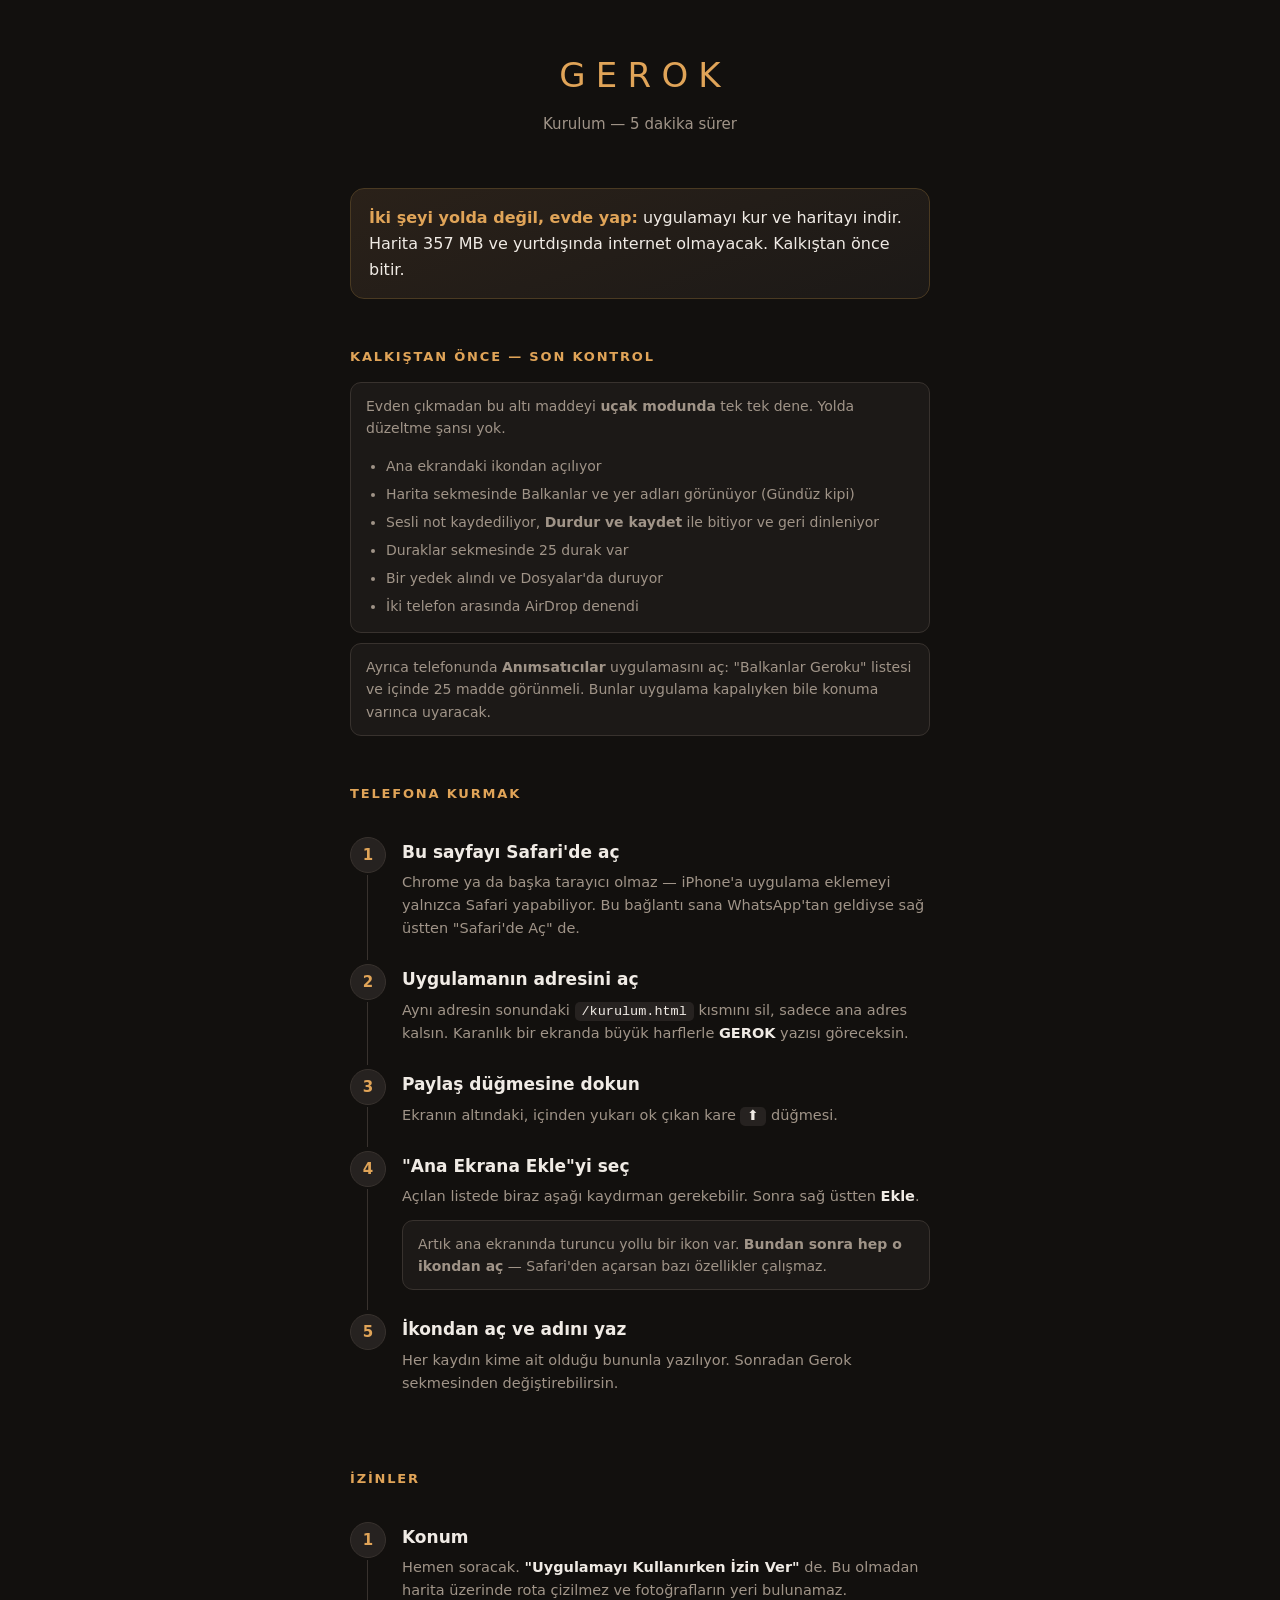
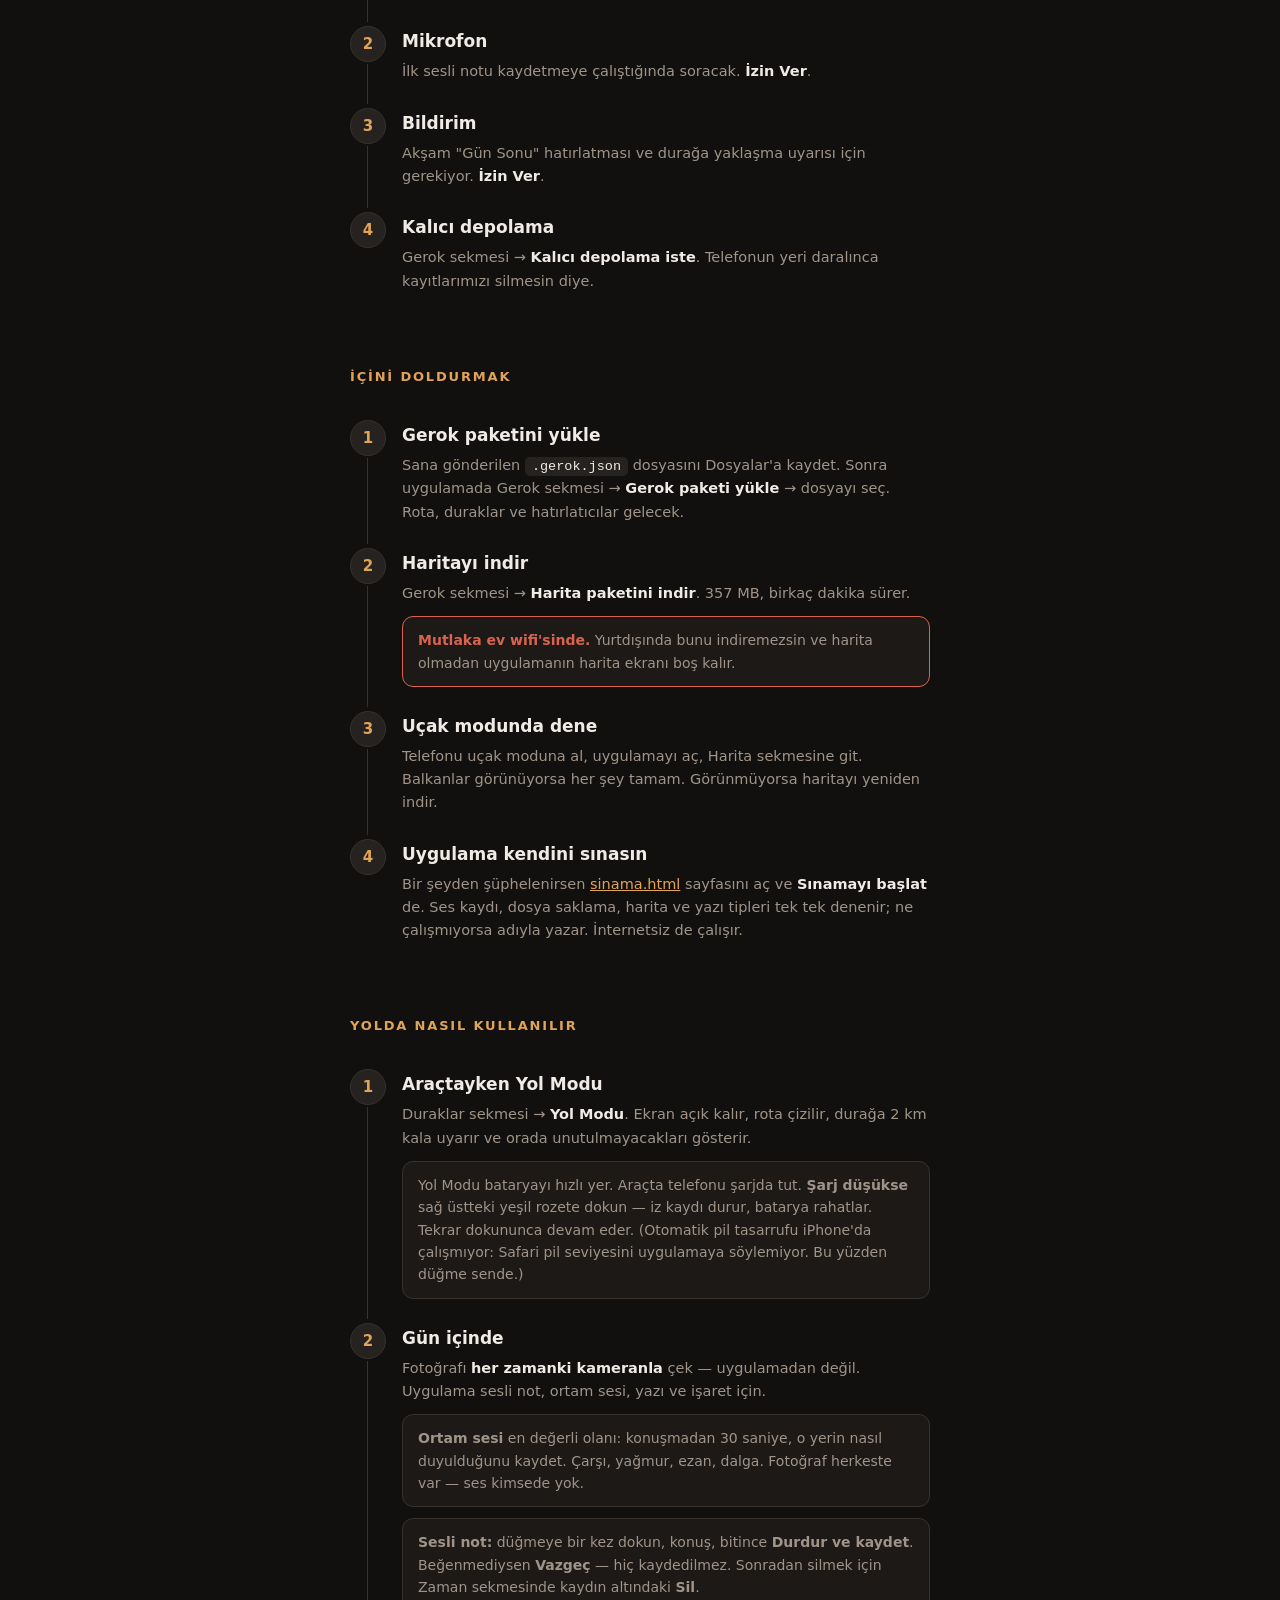
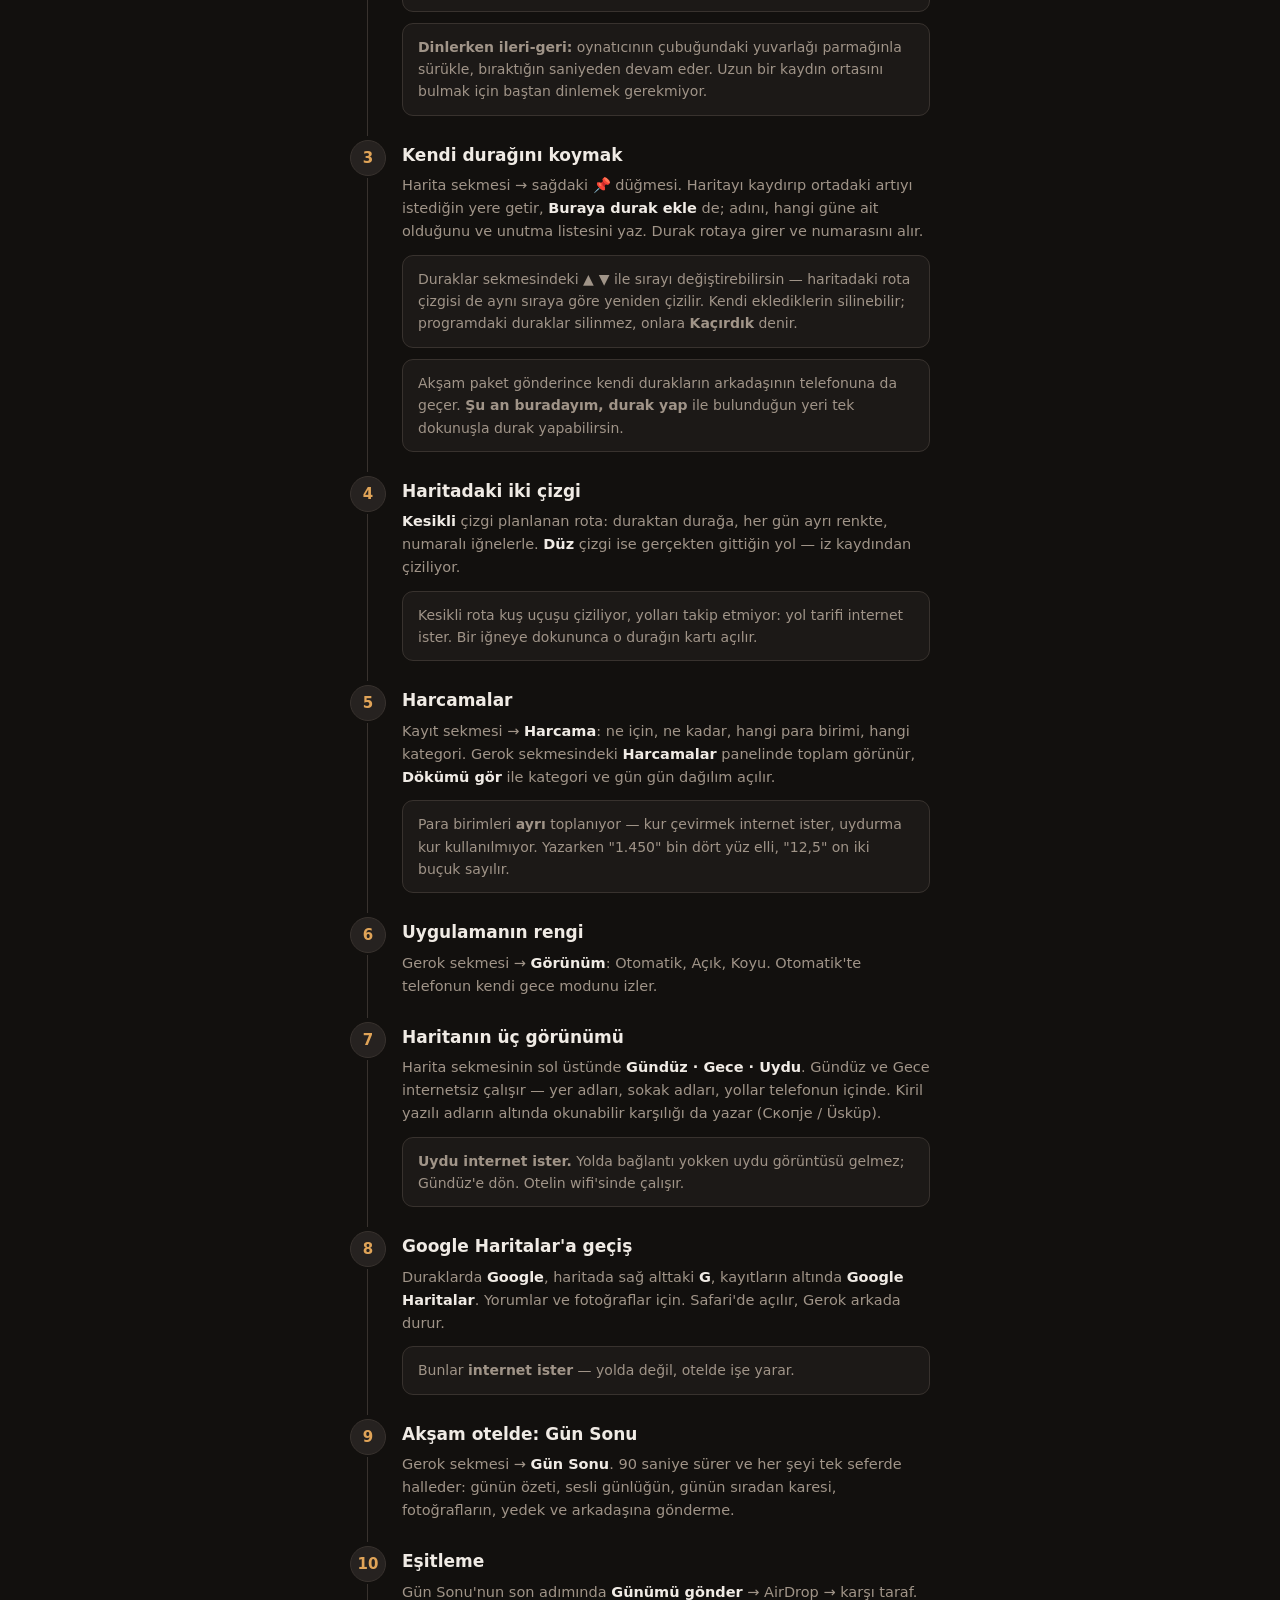
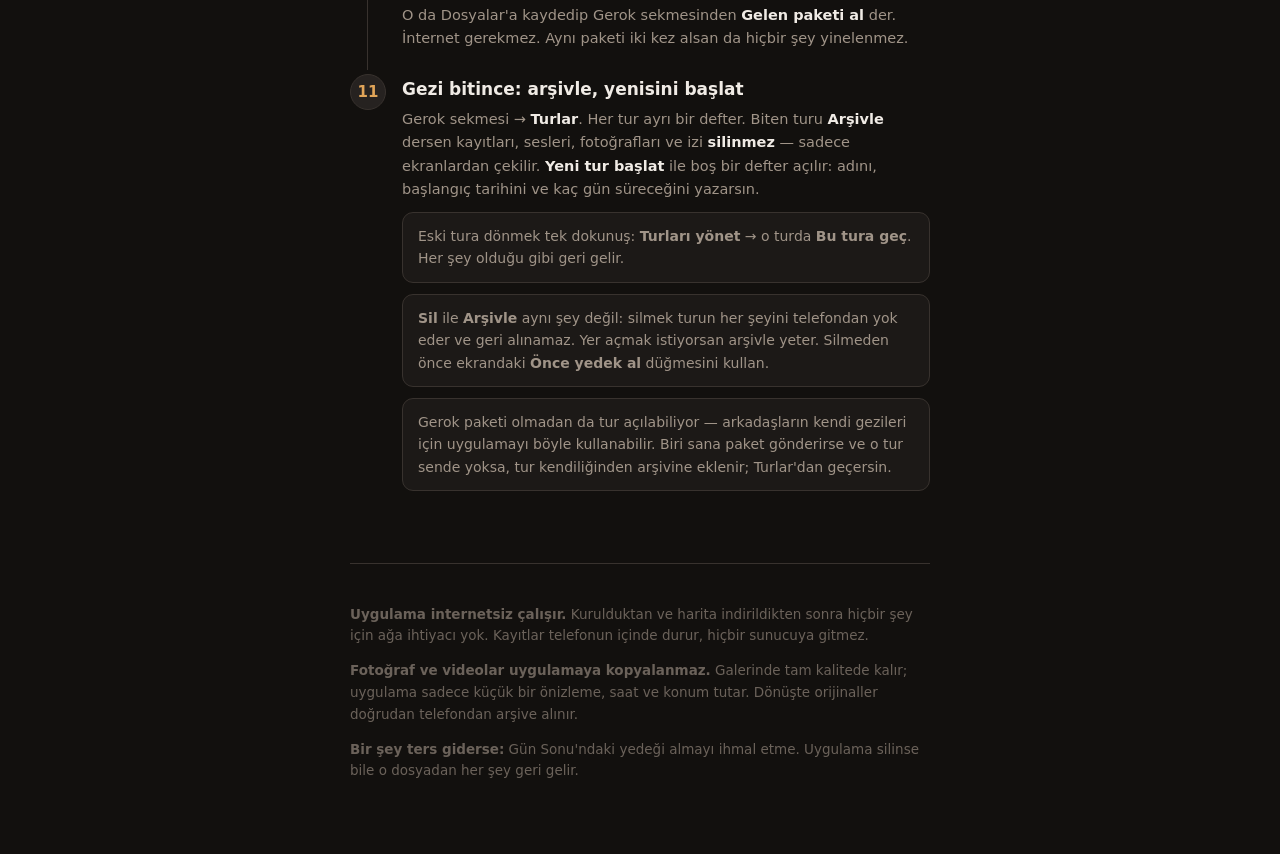
==== kurulum.html @ c463fda8 "Tur arşivleme ve yeni tur başlatma; alt çubuk 58 puntoya indi" ====
<!DOCTYPE html>
<html lang="tr">
<head>
<meta charset="utf-8">
<meta name="viewport" content="width=device-width, initial-scale=1, viewport-fit=cover">
<meta name="theme-color" content="#12100e">
<title>Gerok — kurulum</title>
<style>
  :root {
    --zemin:#12100e; --kat:#1c1917; --kat2:#262220; --cizgi:#38322e;
    --yazi:#f0ebe5; --soluk:#a09488; --cok-soluk:#6b625a;
    --vurgu:#e0a458; --kirmizi:#d9634f; --yesil:#7ba05b;
  }
  * { box-sizing:border-box; }
  body {
    margin:0; background:var(--zemin); color:var(--yazi);
    font-family:-apple-system,BlinkMacSystemFont,system-ui,sans-serif;
    line-height:1.6; padding:0 0 60px;
  }
  .kap { max-width:620px; margin:0 auto; padding:0 20px; }
  header { padding:48px 0 30px; text-align:center; }
  .ad { font-size:34px; font-weight:300; letter-spacing:.3em; color:var(--vurgu);
        text-transform:uppercase; padding-left:.3em; }
  .alt { color:var(--soluk); margin-top:10px; font-size:15px; }

  .uyari {
    background:linear-gradient(160deg,#2a2119,var(--kat));
    border:1px solid #4a3a22; border-radius:14px; padding:16px 18px; margin:22px 0;
  }
  .uyari b { color:var(--vurgu); }

  ol { list-style:none; counter-reset:adim; padding:0; margin:34px 0 0; }
  ol li {
    counter-increment:adim; position:relative;
    padding:0 0 26px 52px; margin:0;
  }
  ol li::before {
    content:counter(adim); position:absolute; left:0; top:-2px;
    width:34px; height:34px; border-radius:50%;
    background:var(--kat2); border:1px solid var(--cizgi); color:var(--vurgu);
    display:flex; align-items:center; justify-content:center;
    font-size:15px; font-weight:600;
  }
  ol li::after {
    content:''; position:absolute; left:17px; top:36px; bottom:6px; width:1px;
    background:var(--cizgi);
  }
  ol li:last-child::after { display:none; }
  .baslik { font-size:17px; font-weight:600; margin-bottom:5px; }
  .aciklama { color:var(--soluk); font-size:14.5px; }
  .aciklama b { color:var(--yazi); font-weight:600; }

  .kutu {
    background:var(--kat); border:1px solid var(--cizgi);
    border-radius:11px; padding:12px 15px; margin-top:11px; font-size:14px;
    color:var(--soluk);
  }
  .kutu.dikkat { border-color:var(--kirmizi); }
  .kutu.dikkat b { color:var(--kirmizi); }

  .simge { font-family:ui-monospace,Menlo,monospace; background:var(--kat2);
           padding:2px 7px; border-radius:5px; font-size:13.5px; color:var(--yazi); }

  h2 { font-size:13px; letter-spacing:.14em; text-transform:uppercase;
       color:var(--vurgu); margin:48px 0 6px; font-weight:600; }
  .son { border-top:1px solid var(--cizgi); margin-top:46px; padding-top:26px;
         color:var(--cok-soluk); font-size:13.5px; }
  a { color:var(--vurgu); }
</style>
</head>
<body>
<div class="kap">

<header>
  <div class="ad">Gerok</div>
  <div class="alt">Kurulum — 5 dakika sürer</div>
</header>

<div class="uyari">
  <b>İki şeyi yolda değil, evde yap:</b> uygulamayı kur ve haritayı indir.
  Harita 357 MB ve yurtdışında internet olmayacak. Kalkıştan önce bitir.
</div>

<h2>Kalkıştan önce — son kontrol</h2>
<div class="kutu" style="margin-top:14px">
  Evden çıkmadan bu altı maddeyi <b>uçak modunda</b> tek tek dene.
  Yolda düzeltme şansı yok.
  <ul style="margin:12px 0 0; padding-left:20px; line-height:2">
    <li>Ana ekrandaki ikondan açılıyor</li>
    <li>Harita sekmesinde Balkanlar ve yer adları görünüyor (Gündüz kipi)</li>
    <li>Sesli not kaydediliyor, <b>Durdur ve kaydet</b> ile bitiyor ve geri dinleniyor</li>
    <li>Duraklar sekmesinde 25 durak var</li>
    <li>Bir yedek alındı ve Dosyalar'da duruyor</li>
    <li>İki telefon arasında AirDrop denendi</li>
  </ul>
</div>
<div class="kutu" style="margin-top:10px">
  Ayrıca telefonunda <b>Anımsatıcılar</b> uygulamasını aç:
  "Balkanlar Geroku" listesi ve içinde 25 madde görünmeli.
  Bunlar uygulama kapalıyken bile konuma varınca uyaracak.
</div>

<h2>Telefona kurmak</h2>
<ol>
  <li>
    <div class="baslik">Bu sayfayı <b>Safari</b>'de aç</div>
    <div class="aciklama">Chrome ya da başka tarayıcı olmaz — iPhone'a uygulama
    eklemeyi yalnızca Safari yapabiliyor. Bu bağlantı sana WhatsApp'tan geldiyse
    sağ üstten "Safari'de Aç" de.</div>
  </li>

  <li>
    <div class="baslik">Uygulamanın adresini aç</div>
    <div class="aciklama">Aynı adresin sonundaki <span class="simge">/kurulum.html</span>
    kısmını sil, sadece ana adres kalsın. Karanlık bir ekranda büyük harflerle
    <b>GEROK</b> yazısı göreceksin.</div>
  </li>

  <li>
    <div class="baslik">Paylaş düğmesine dokun</div>
    <div class="aciklama">Ekranın altındaki, içinden yukarı ok çıkan kare
    <span class="simge">⬆</span> düğmesi.</div>
  </li>

  <li>
    <div class="baslik">"Ana Ekrana Ekle"yi seç</div>
    <div class="aciklama">Açılan listede biraz aşağı kaydırman gerekebilir.
    Sonra sağ üstten <b>Ekle</b>.</div>
    <div class="kutu">Artık ana ekranında turuncu yollu bir ikon var.
    <b>Bundan sonra hep o ikondan aç</b> — Safari'den açarsan bazı özellikler
    çalışmaz.</div>
  </li>

  <li>
    <div class="baslik">İkondan aç ve adını yaz</div>
    <div class="aciklama">Her kaydın kime ait olduğu bununla yazılıyor.
    Sonradan Gerok sekmesinden değiştirebilirsin.</div>
  </li>
</ol>

<h2>İzinler</h2>
<ol>
  <li>
    <div class="baslik">Konum</div>
    <div class="aciklama">Hemen soracak. <b>"Uygulamayı Kullanırken İzin Ver"</b> de.
    Bu olmadan harita üzerinde rota çizilmez ve fotoğrafların yeri bulunamaz.</div>
  </li>
  <li>
    <div class="baslik">Mikrofon</div>
    <div class="aciklama">İlk sesli notu kaydetmeye çalıştığında soracak.
    <b>İzin Ver</b>.</div>
  </li>
  <li>
    <div class="baslik">Bildirim</div>
    <div class="aciklama">Akşam "Gün Sonu" hatırlatması ve durağa yaklaşma uyarısı
    için gerekiyor. <b>İzin Ver</b>.</div>
  </li>
  <li>
    <div class="baslik">Kalıcı depolama</div>
    <div class="aciklama">Gerok sekmesi → <b>Kalıcı depolama iste</b>.
    Telefonun yeri daralınca kayıtlarımızı silmesin diye.</div>
  </li>
</ol>

<h2>İçini doldurmak</h2>
<ol>
  <li>
    <div class="baslik">Gerok paketini yükle</div>
    <div class="aciklama">Sana gönderilen <span class="simge">.gerok.json</span> dosyasını
    Dosyalar'a kaydet. Sonra uygulamada Gerok sekmesi → <b>Gerok paketi yükle</b> →
    dosyayı seç. Rota, duraklar ve hatırlatıcılar gelecek.</div>
  </li>

  <li>
    <div class="baslik">Haritayı indir</div>
    <div class="aciklama">Gerok sekmesi → <b>Harita paketini indir</b>.
    357 MB, birkaç dakika sürer.</div>
    <div class="kutu dikkat"><b>Mutlaka ev wifi'sinde.</b> Yurtdışında bunu indiremezsin
    ve harita olmadan uygulamanın harita ekranı boş kalır.</div>
  </li>

  <li>
    <div class="baslik">Uçak modunda dene</div>
    <div class="aciklama">Telefonu uçak moduna al, uygulamayı aç, Harita sekmesine git.
    Balkanlar görünüyorsa her şey tamam. Görünmüyorsa haritayı yeniden indir.</div>
  </li>
  <li>
    <div class="baslik">Uygulama kendini sınasın</div>
    <div class="aciklama">Bir şeyden şüphelenirsen
    <a href="sinama.html">sinama.html</a> sayfasını aç ve <b>Sınamayı başlat</b> de.
    Ses kaydı, dosya saklama, harita ve yazı tipleri tek tek denenir; ne çalışmıyorsa
    adıyla yazar. İnternetsiz de çalışır.</div>
  </li>
</ol>

<h2>Yolda nasıl kullanılır</h2>
<ol>
  <li>
    <div class="baslik">Araçtayken Yol Modu</div>
    <div class="aciklama">Duraklar sekmesi → <b>Yol Modu</b>. Ekran açık kalır,
    rota çizilir, durağa 2 km kala uyarır ve orada unutulmayacakları gösterir.</div>
    <div class="kutu">Yol Modu bataryayı hızlı yer. Araçta telefonu şarjda tut.
    <b>Şarj düşükse</b> sağ üstteki yeşil rozete dokun — iz kaydı durur,
    batarya rahatlar. Tekrar dokununca devam eder.
    (Otomatik pil tasarrufu iPhone'da çalışmıyor: Safari pil seviyesini
    uygulamaya söylemiyor. Bu yüzden düğme sende.)</div>
  </li>
  <li>
    <div class="baslik">Gün içinde</div>
    <div class="aciklama">Fotoğrafı <b>her zamanki kameranla</b> çek — uygulamadan değil.
    Uygulama sesli not, ortam sesi, yazı ve işaret için.</div>
    <div class="kutu"><b>Ortam sesi</b> en değerli olanı: konuşmadan 30 saniye,
    o yerin nasıl duyulduğunu kaydet. Çarşı, yağmur, ezan, dalga.
    Fotoğraf herkeste var — ses kimsede yok.</div>
    <div class="kutu"><b>Sesli not:</b> düğmeye bir kez dokun, konuş, bitince
    <b>Durdur ve kaydet</b>. Beğenmediysen <b>Vazgeç</b> — hiç kaydedilmez.
    Sonradan silmek için Zaman sekmesinde kaydın altındaki <b>Sil</b>.</div>
    <div class="kutu"><b>Dinlerken ileri-geri:</b> oynatıcının çubuğundaki yuvarlağı
    parmağınla sürükle, bıraktığın saniyeden devam eder. Uzun bir kaydın ortasını
    bulmak için baştan dinlemek gerekmiyor.</div>
  </li>
  <li>
    <div class="baslik">Kendi durağını koymak</div>
    <div class="aciklama">Harita sekmesi → sağdaki <b>📌</b> düğmesi. Haritayı kaydırıp
    ortadaki artıyı istediğin yere getir, <b>Buraya durak ekle</b> de; adını, hangi güne
    ait olduğunu ve unutma listesini yaz. Durak rotaya girer ve numarasını alır.</div>
    <div class="kutu">Duraklar sekmesindeki <b>▲ ▼</b> ile sırayı değiştirebilirsin —
    haritadaki rota çizgisi de aynı sıraya göre yeniden çizilir. Kendi eklediklerin
    silinebilir; programdaki duraklar silinmez, onlara <b>Kaçırdık</b> denir.</div>
    <div class="kutu">Akşam paket gönderince kendi durakların arkadaşının telefonuna da
    geçer. <b>Şu an buradayım, durak yap</b> ile bulunduğun yeri tek dokunuşla durak
    yapabilirsin.</div>
  </li>
  <li>
    <div class="baslik">Haritadaki iki çizgi</div>
    <div class="aciklama"><b>Kesikli</b> çizgi planlanan rota: duraktan durağa, her gün
    ayrı renkte, numaralı iğnelerle. <b>Düz</b> çizgi ise gerçekten gittiğin yol — iz
    kaydından çiziliyor.</div>
    <div class="kutu">Kesikli rota kuş uçuşu çiziliyor, yolları takip etmiyor: yol tarifi
    internet ister. Bir iğneye dokununca o durağın kartı açılır.</div>
  </li>
  <li>
    <div class="baslik">Harcamalar</div>
    <div class="aciklama">Kayıt sekmesi → <b>Harcama</b>: ne için, ne kadar, hangi para
    birimi, hangi kategori. Gerok sekmesindeki <b>Harcamalar</b> panelinde toplam
    görünür, <b>Dökümü gör</b> ile kategori ve gün gün dağılım açılır.</div>
    <div class="kutu">Para birimleri <b>ayrı</b> toplanıyor — kur çevirmek internet
    ister, uydurma kur kullanılmıyor. Yazarken "1.450" bin dört yüz elli,
    "12,5" on iki buçuk sayılır.</div>
  </li>
  <li>
    <div class="baslik">Uygulamanın rengi</div>
    <div class="aciklama">Gerok sekmesi → <b>Görünüm</b>: Otomatik, Açık, Koyu.
    Otomatik'te telefonun kendi gece modunu izler.</div>
  </li>
  <li>
    <div class="baslik">Haritanın üç görünümü</div>
    <div class="aciklama">Harita sekmesinin sol üstünde <b>Gündüz · Gece · Uydu</b>.
    Gündüz ve Gece internetsiz çalışır — yer adları, sokak adları, yollar telefonun içinde.
    Kiril yazılı adların altında okunabilir karşılığı da yazar (Скопје / Üsküp).</div>
    <div class="kutu"><b>Uydu internet ister.</b> Yolda bağlantı yokken uydu görüntüsü
    gelmez; Gündüz'e dön. Otelin wifi'sinde çalışır.</div>
  </li>
  <li>
    <div class="baslik">Google Haritalar'a geçiş</div>
    <div class="aciklama">Duraklarda <b>Google</b>, haritada sağ alttaki <b>G</b>,
    kayıtların altında <b>Google Haritalar</b>. Yorumlar ve fotoğraflar için.
    Safari'de açılır, Gerok arkada durur.</div>
    <div class="kutu">Bunlar <b>internet ister</b> — yolda değil, otelde işe yarar.</div>
  </li>
  <li>
    <div class="baslik">Akşam otelde: Gün Sonu</div>
    <div class="aciklama">Gerok sekmesi → <b>Gün Sonu</b>. 90 saniye sürer ve
    her şeyi tek seferde halleder: günün özeti, sesli günlüğün, günün sıradan karesi,
    fotoğrafların, yedek ve arkadaşına gönderme.</div>
  </li>
  <li>
    <div class="baslik">Eşitleme</div>
    <div class="aciklama">Gün Sonu'nun son adımında <b>Günümü gönder</b> → AirDrop →
    karşı taraf. O da Dosyalar'a kaydedip Gerok sekmesinden <b>Gelen paketi al</b> der.
    İnternet gerekmez. Aynı paketi iki kez alsan da hiçbir şey yinelenmez.</div>
  </li>
  <li>
    <div class="baslik">Gezi bitince: arşivle, yenisini başlat</div>
    <div class="aciklama">Gerok sekmesi → <b>Turlar</b>. Her tur ayrı bir defter.
    Biten turu <b>Arşivle</b> dersen kayıtları, sesleri, fotoğrafları ve izi
    <b>silinmez</b> — sadece ekranlardan çekilir. <b>Yeni tur başlat</b> ile boş
    bir defter açılır: adını, başlangıç tarihini ve kaç gün süreceğini yazarsın.</div>
    <div class="kutu">Eski tura dönmek tek dokunuş: <b>Turları yönet</b> → o turda
    <b>Bu tura geç</b>. Her şey olduğu gibi geri gelir.</div>
    <div class="kutu"><b>Sil</b> ile <b>Arşivle</b> aynı şey değil: silmek turun
    her şeyini telefondan yok eder ve geri alınamaz. Yer açmak istiyorsan arşivle
    yeter. Silmeden önce ekrandaki <b>Önce yedek al</b> düğmesini kullan.</div>
    <div class="kutu">Gerok paketi olmadan da tur açılabiliyor — arkadaşların
    kendi gezileri için uygulamayı böyle kullanabilir. Biri sana paket gönderirse
    ve o tur sende yoksa, tur kendiliğinden arşivine eklenir; Turlar'dan geçersin.</div>
  </li>
</ol>

<div class="son">
  <p><b>Uygulama internetsiz çalışır.</b> Kurulduktan ve harita indirildikten sonra
  hiçbir şey için ağa ihtiyacı yok. Kayıtlar telefonun içinde durur, hiçbir sunucuya
  gitmez.</p>
  <p><b>Fotoğraf ve videolar uygulamaya kopyalanmaz.</b> Galerinde tam kalitede kalır;
  uygulama sadece küçük bir önizleme, saat ve konum tutar. Dönüşte orijinaller
  doğrudan telefondan arşive alınır.</p>
  <p><b>Bir şey ters giderse:</b> Gün Sonu'ndaki yedeği almayı ihmal etme.
  Uygulama silinse bile o dosyadan her şey geri gelir.</p>
</div>

</div>
</body>
</html>
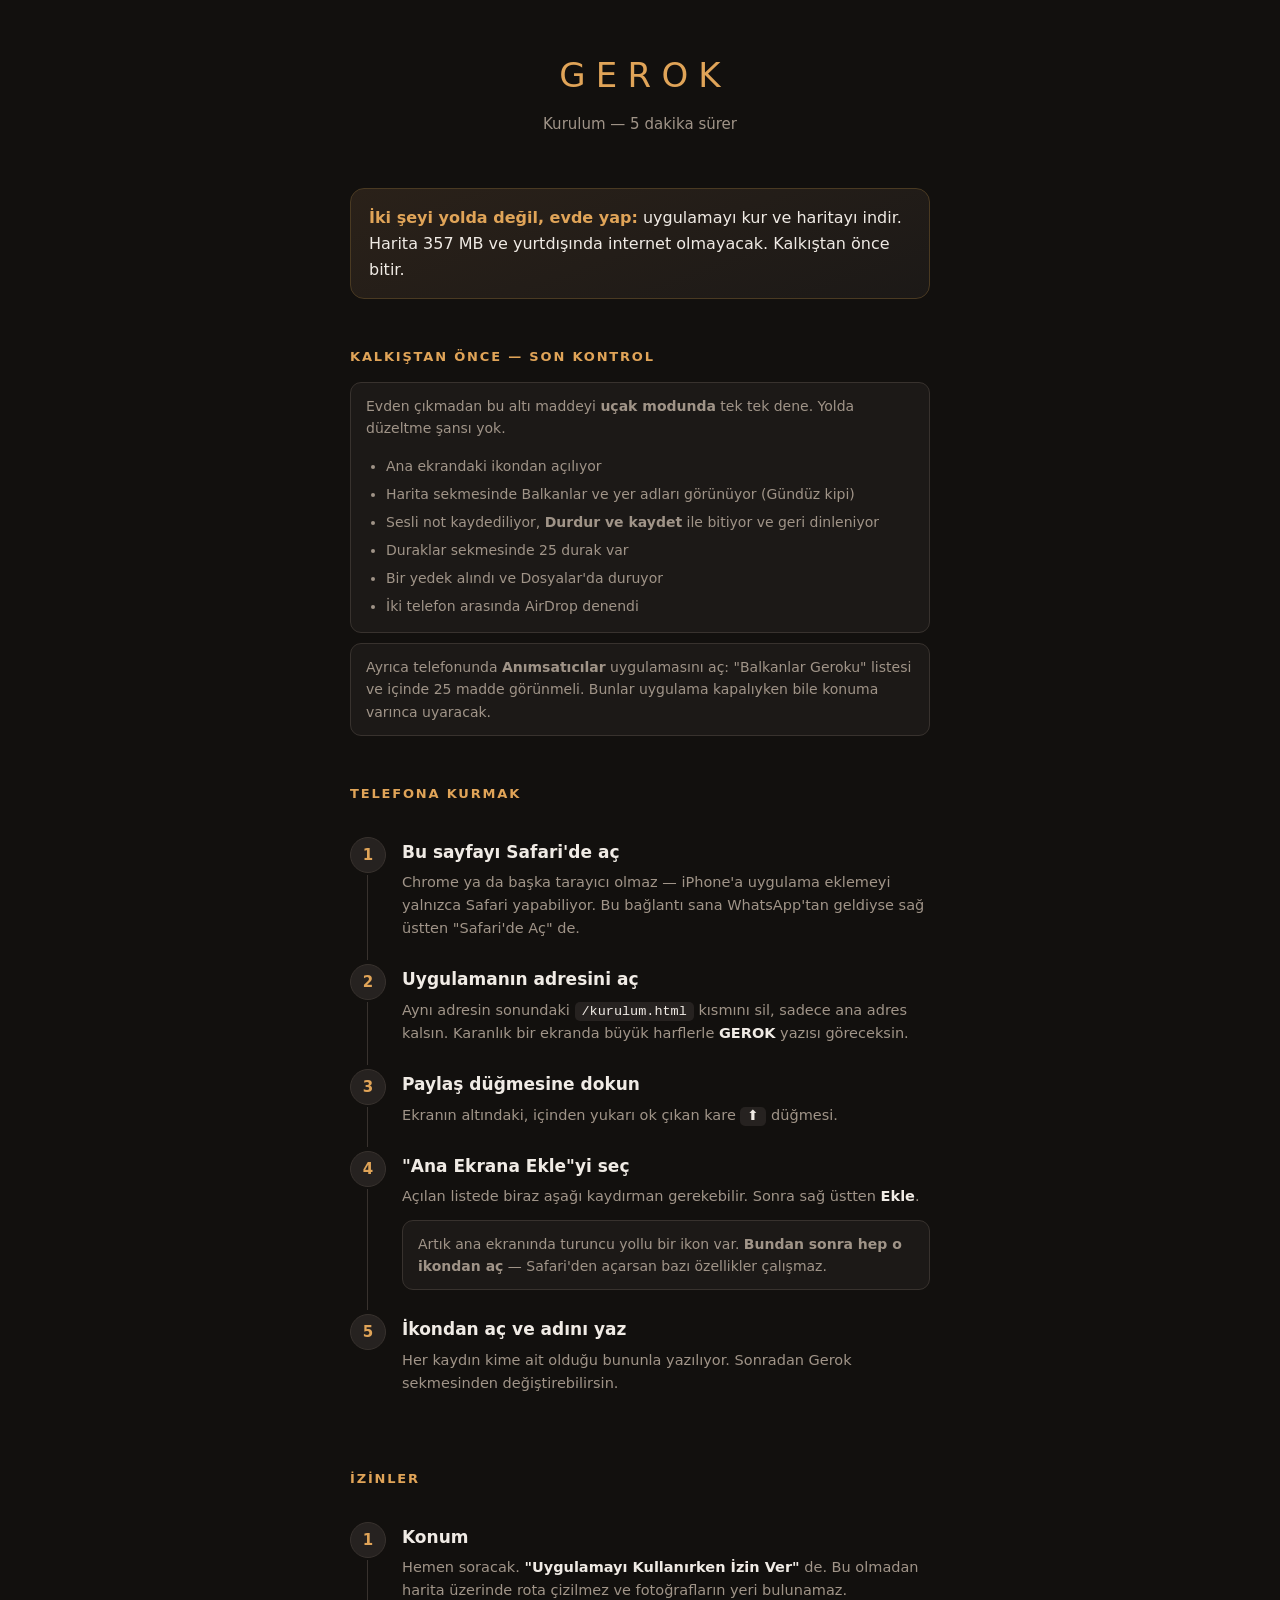
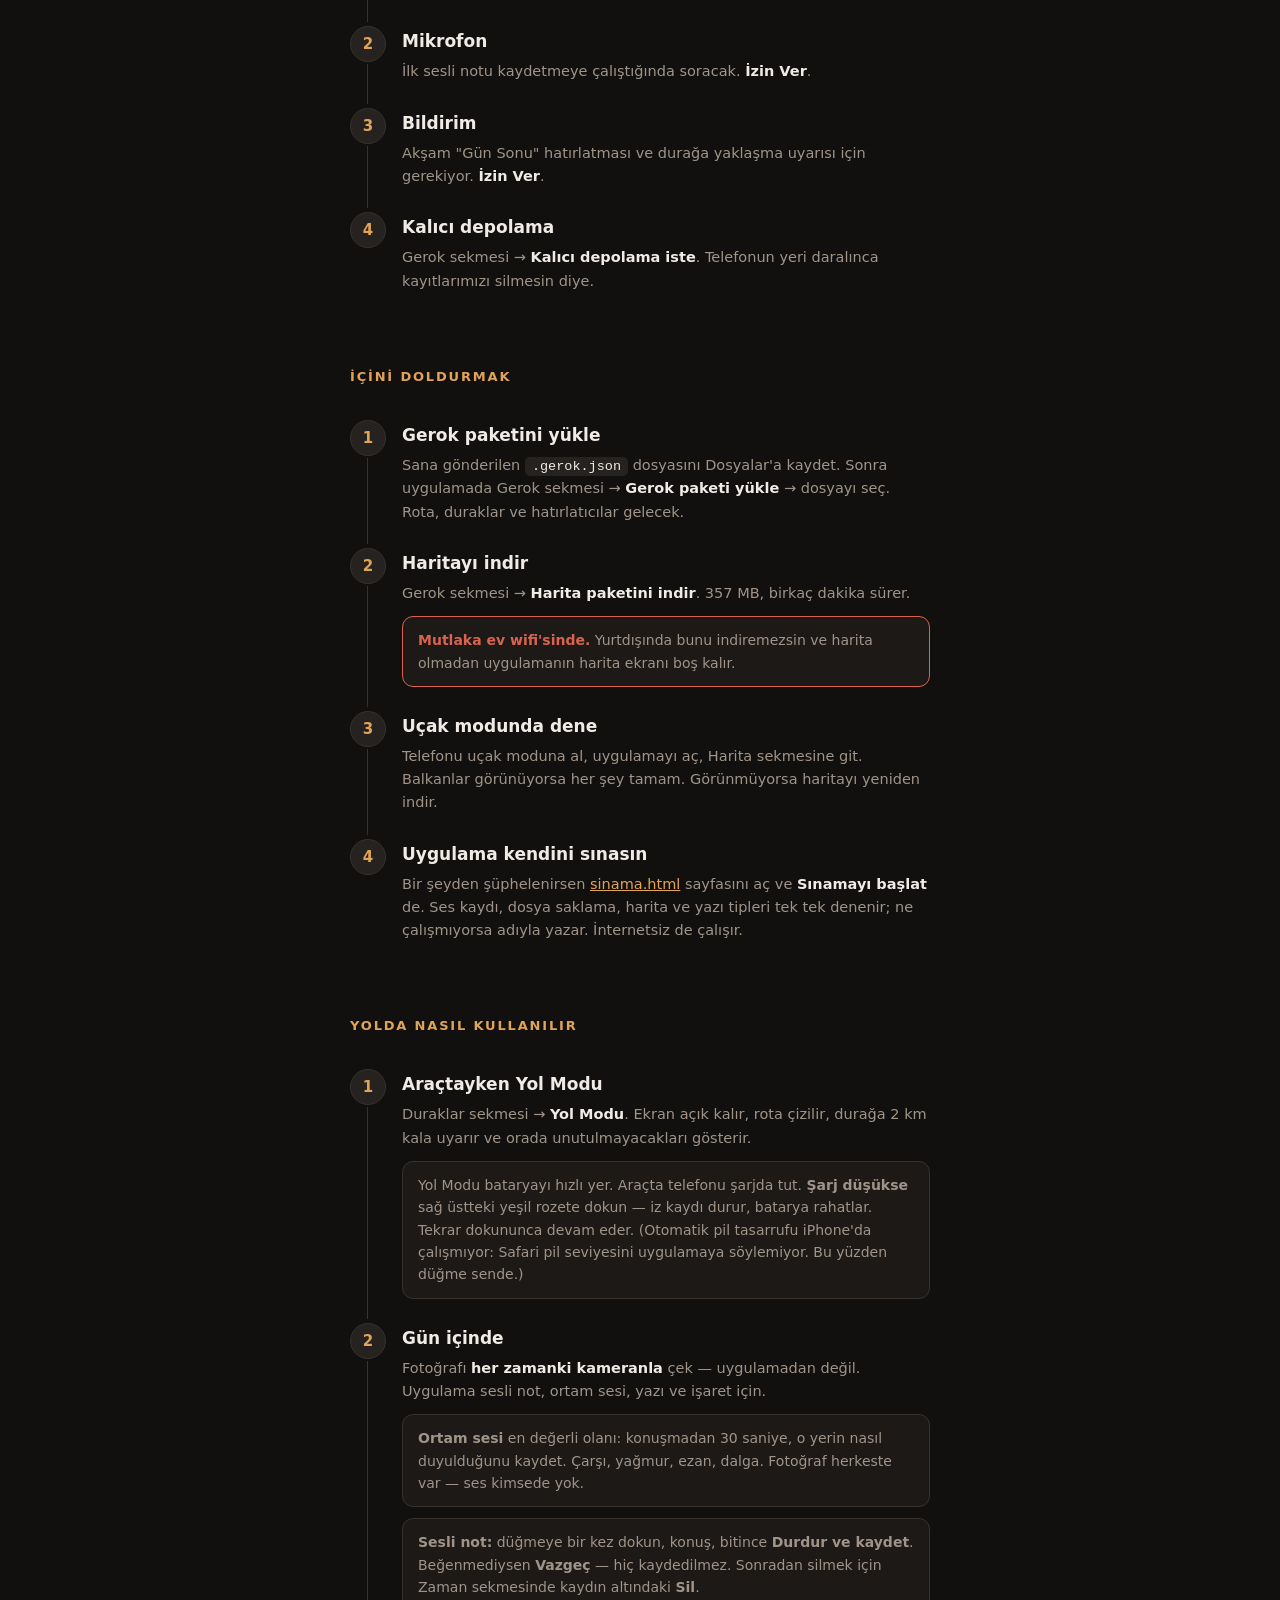
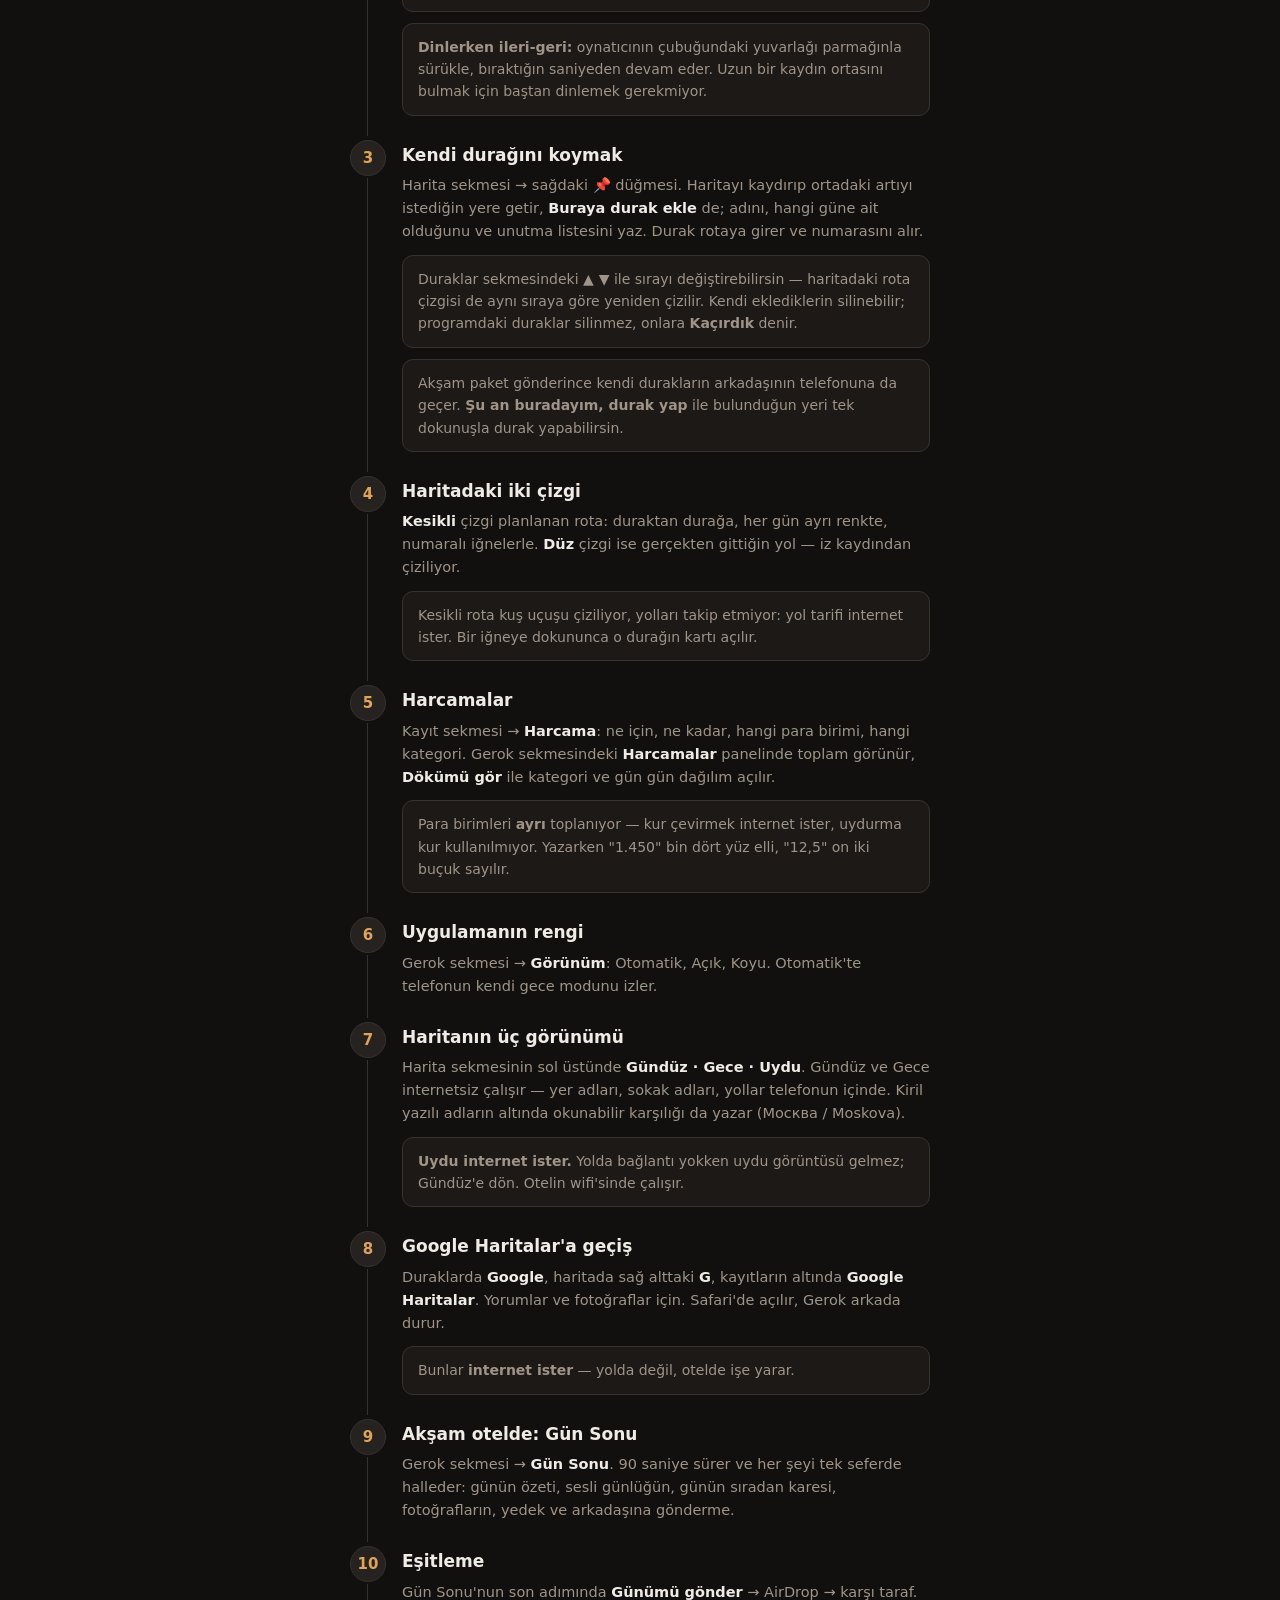
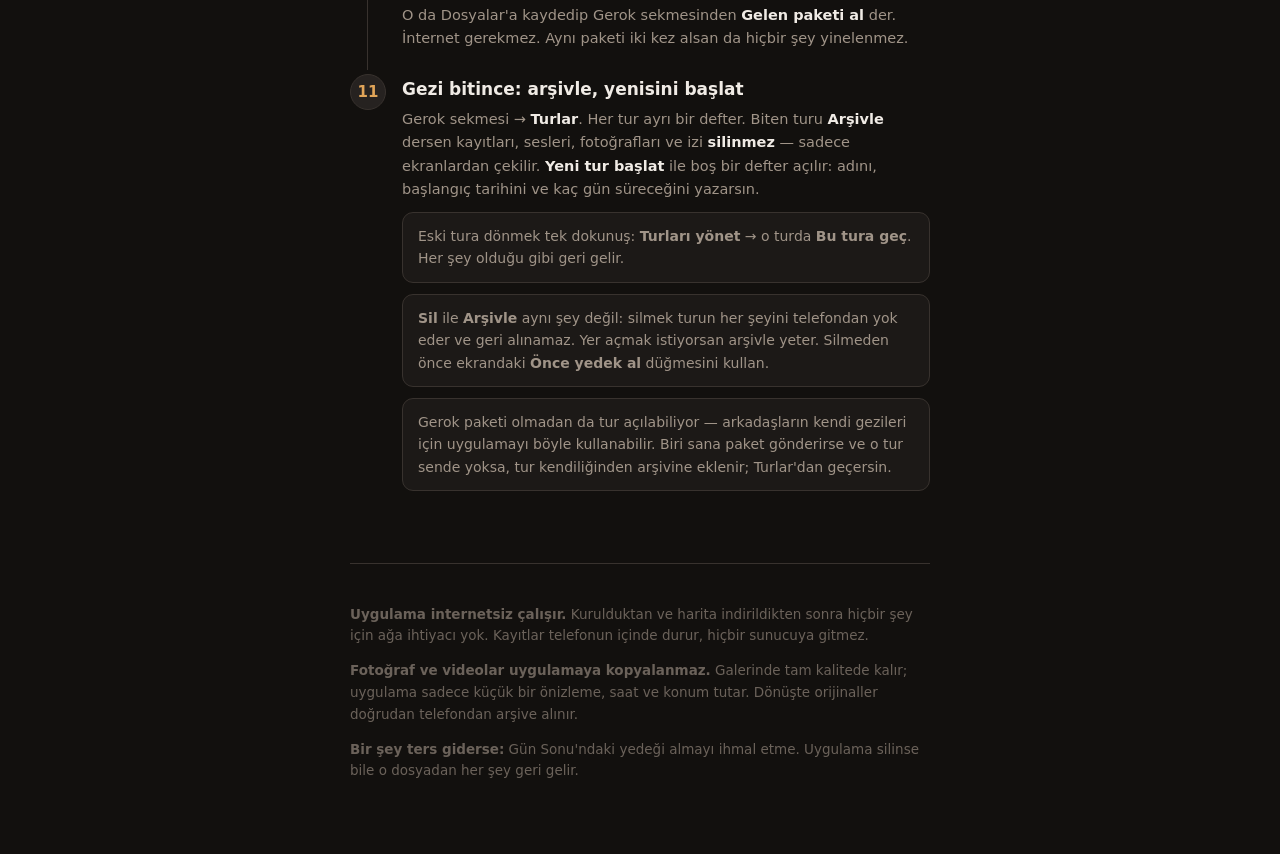
==== commit 506bdb04: "Örnek metinlerdeki şehir adları rotayla ilgisiz olanlarla değiştirildi" ====
--- a/kurulum.html
+++ b/kurulum.html
@@ -257,7 +257,7 @@
     <div class="baslik">Haritanın üç görünümü</div>
     <div class="aciklama">Harita sekmesinin sol üstünde <b>Gündüz · Gece · Uydu</b>.
     Gündüz ve Gece internetsiz çalışır — yer adları, sokak adları, yollar telefonun içinde.
-    Kiril yazılı adların altında okunabilir karşılığı da yazar (Скопје / Üsküp).</div>
+    Kiril yazılı adların altında okunabilir karşılığı da yazar (Москва / Moskova).</div>
     <div class="kutu"><b>Uydu internet ister.</b> Yolda bağlantı yokken uydu görüntüsü
     gelmez; Gündüz'e dön. Otelin wifi'sinde çalışır.</div>
   </li>
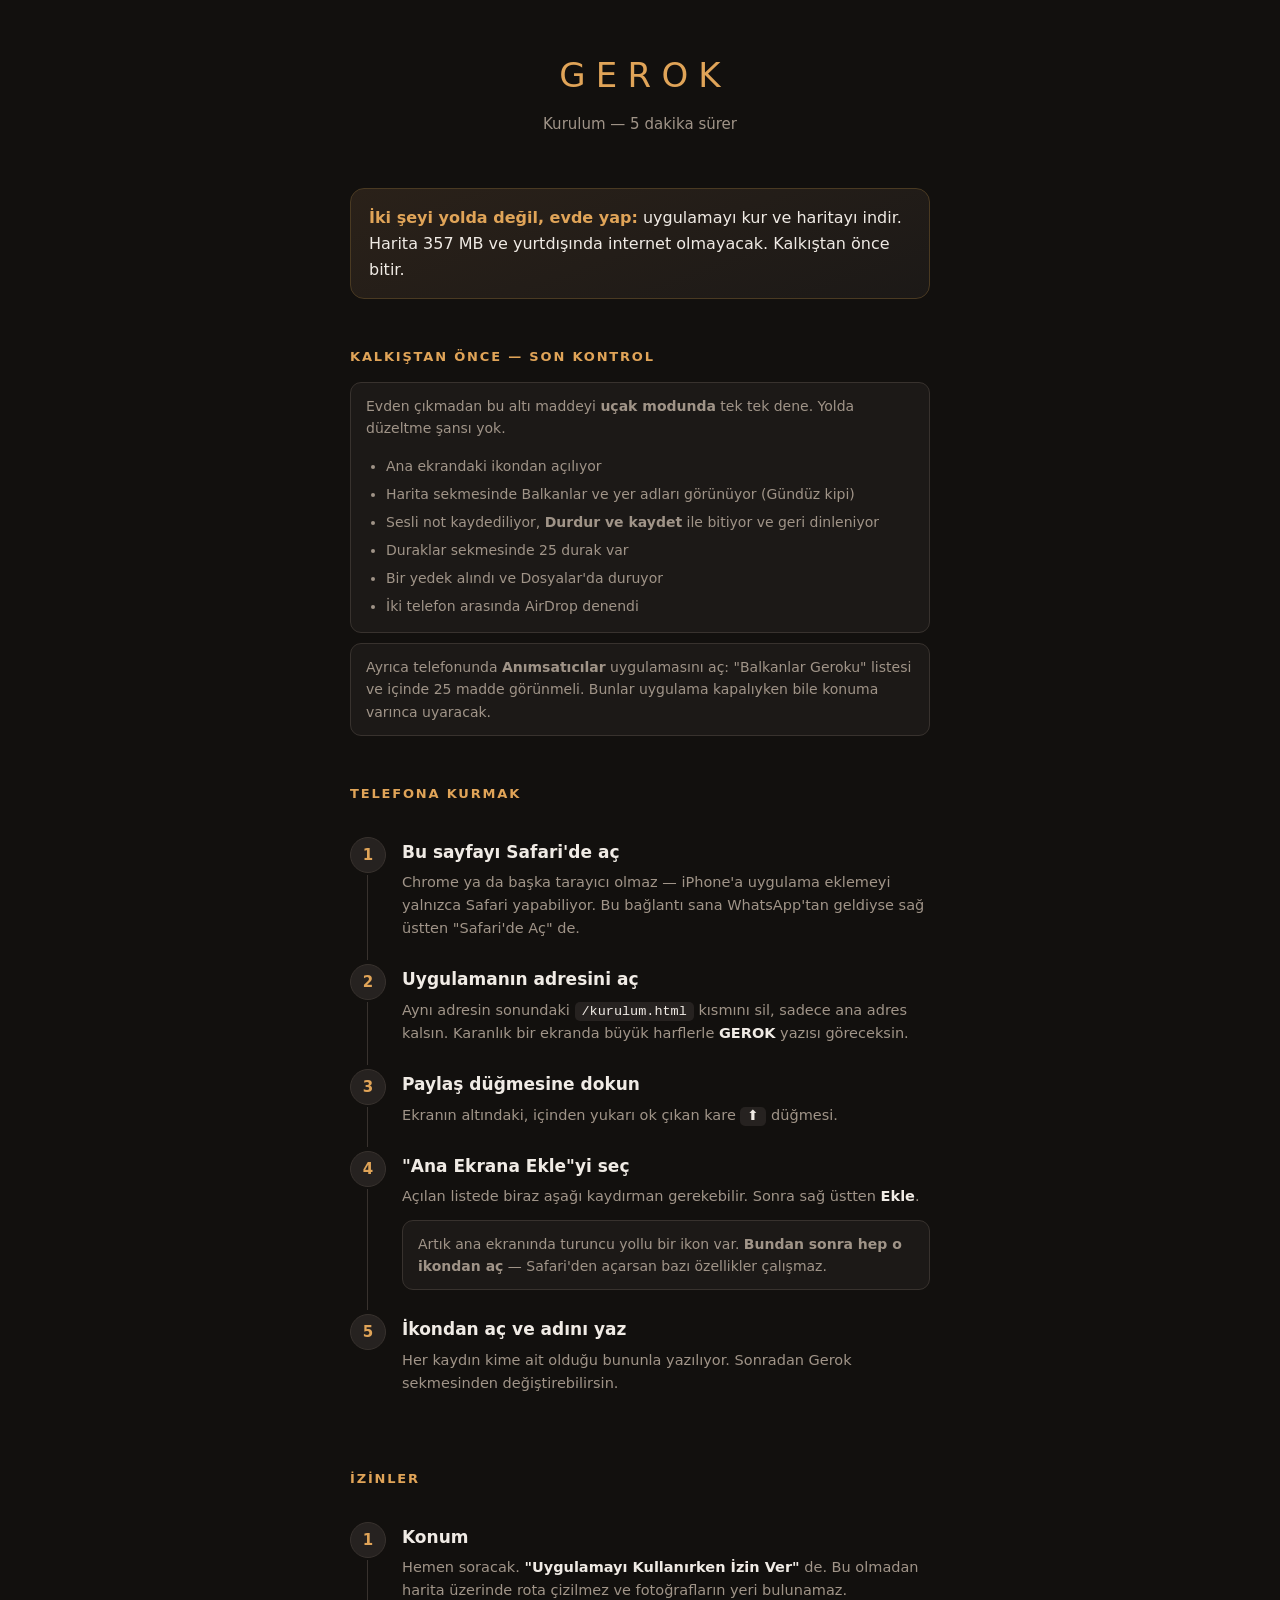
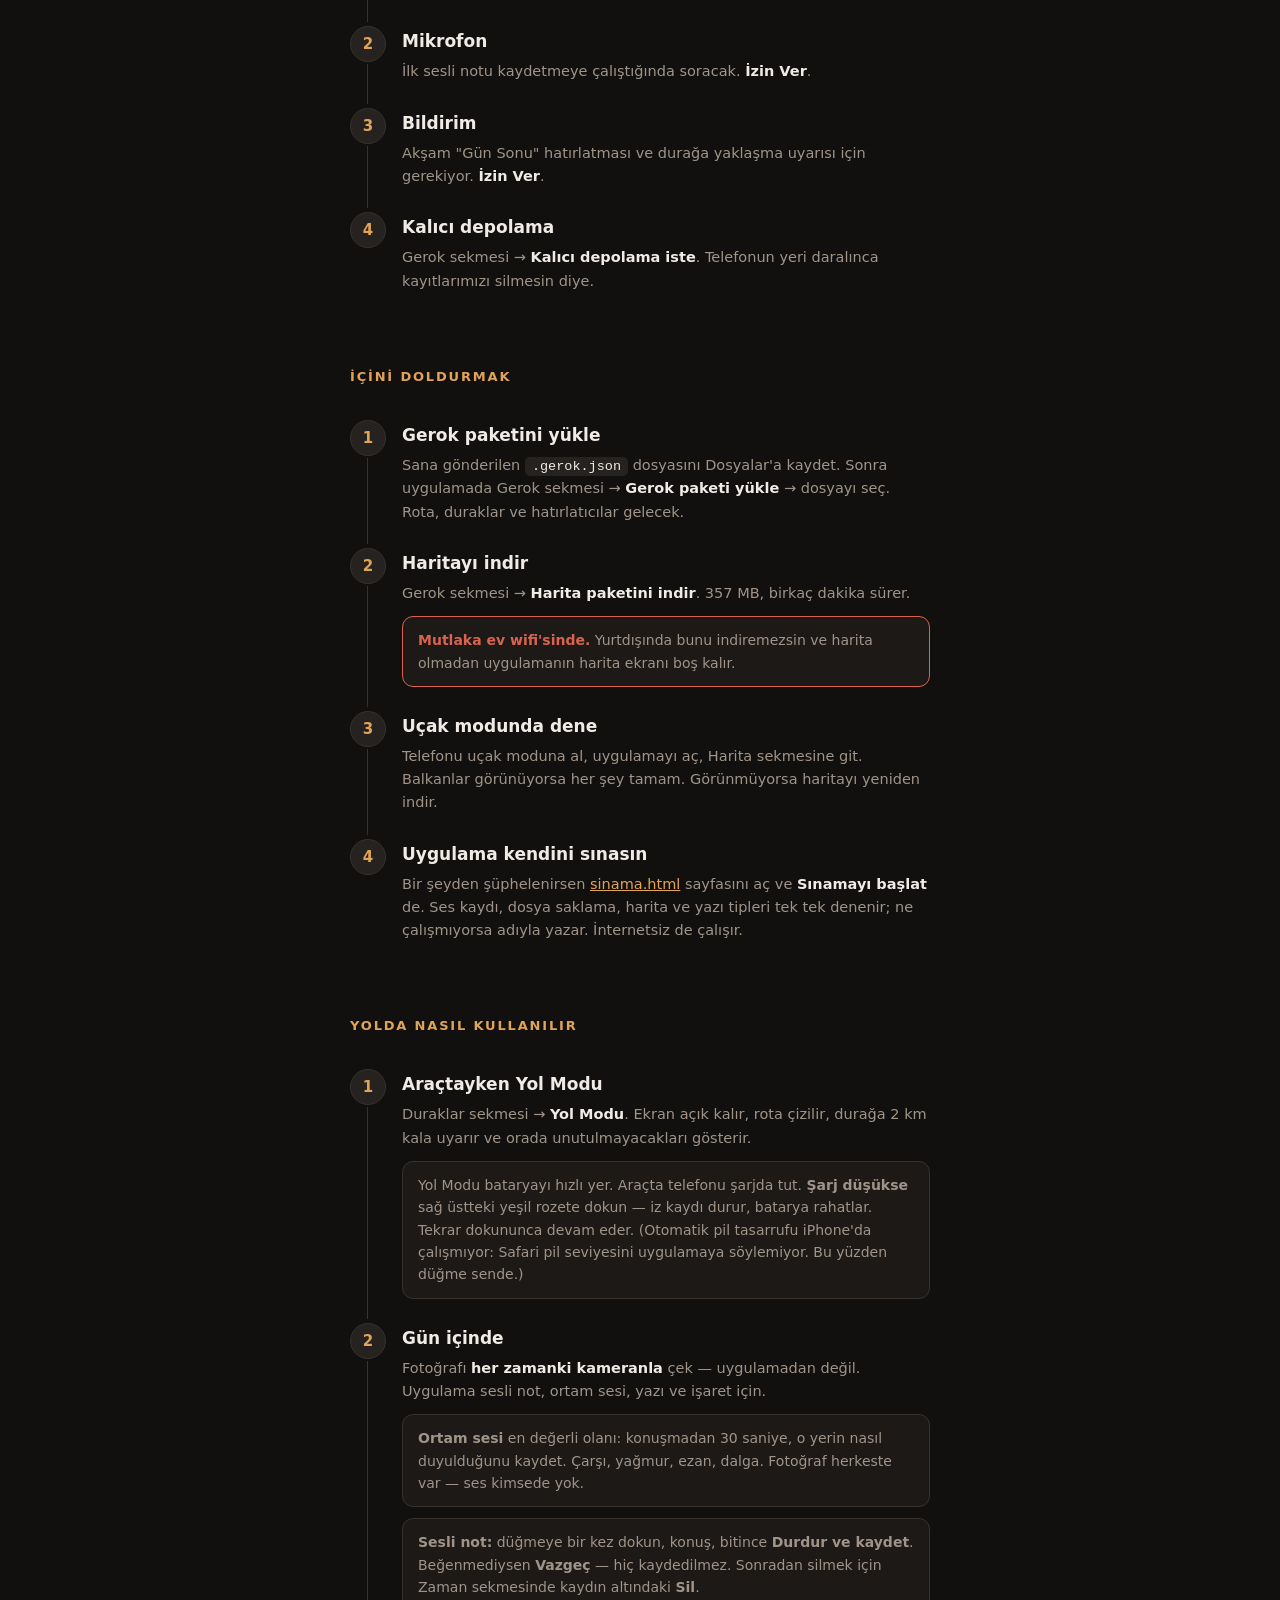
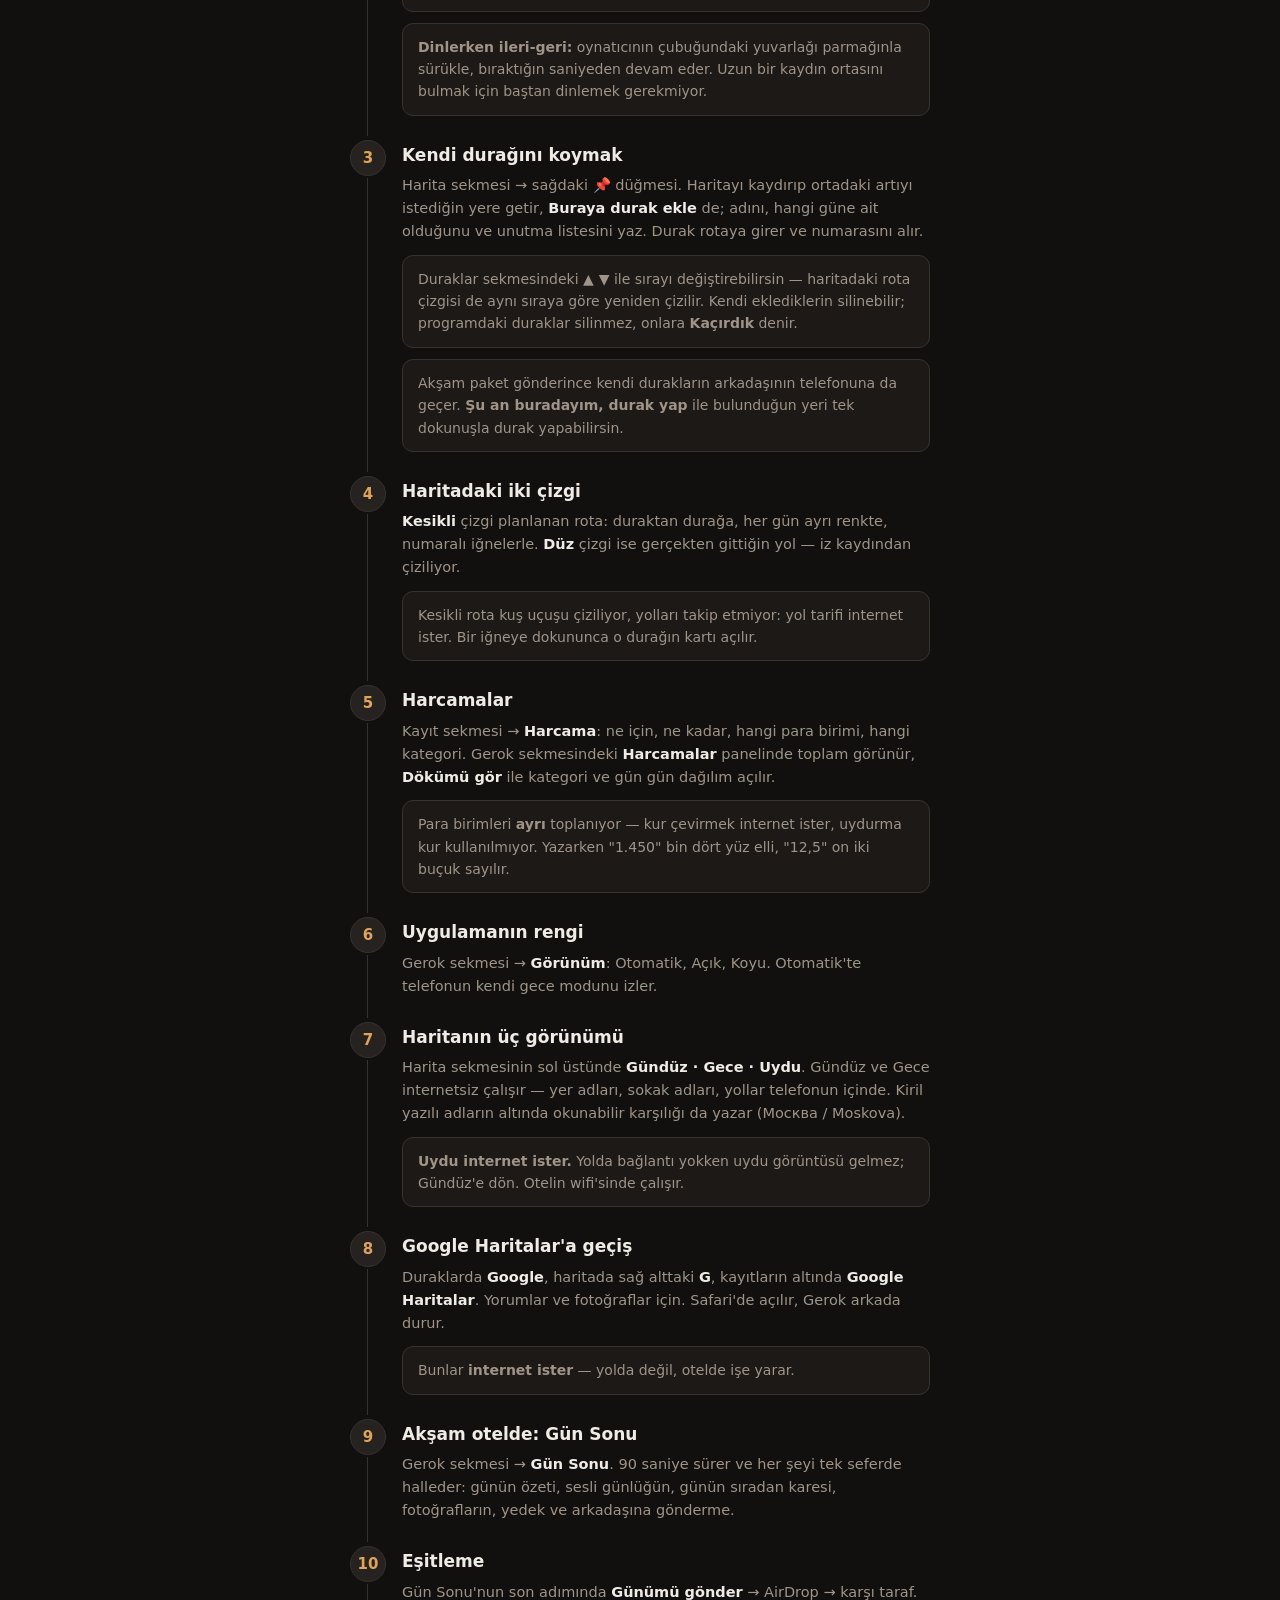
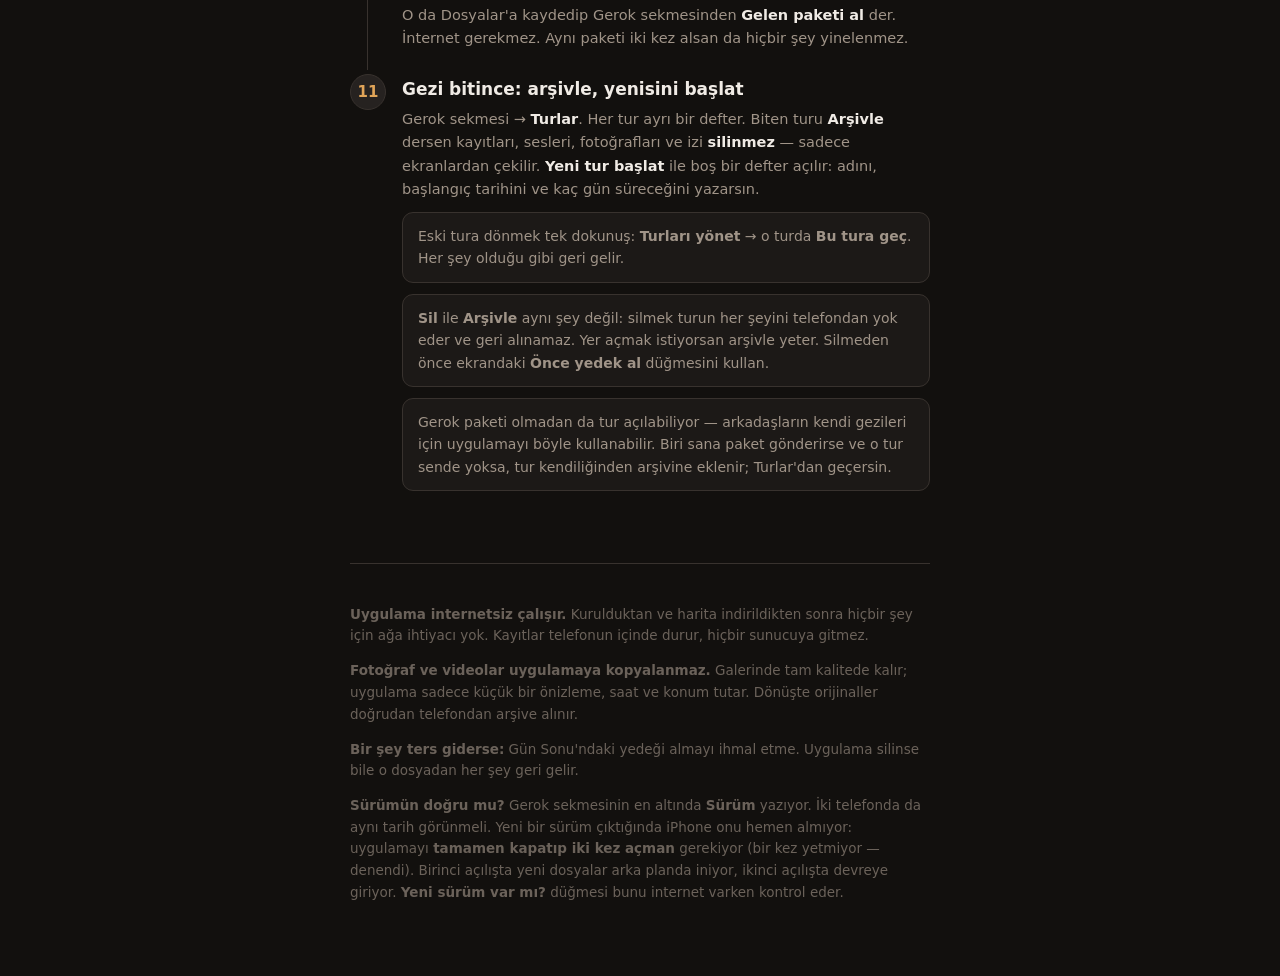
==== commit ba662bbc: "Kurulum kartına sürüm kontrolü ve 'iki kez aç' açıklaması" ====
--- a/kurulum.html
+++ b/kurulum.html
@@ -306,6 +306,12 @@
   doğrudan telefondan arşive alınır.</p>
   <p><b>Bir şey ters giderse:</b> Gün Sonu'ndaki yedeği almayı ihmal etme.
   Uygulama silinse bile o dosyadan her şey geri gelir.</p>
+  <p><b>Sürümün doğru mu?</b> Gerok sekmesinin en altında <b>Sürüm</b> yazıyor.
+  İki telefonda da aynı tarih görünmeli. Yeni bir sürüm çıktığında iPhone onu
+  hemen almıyor: uygulamayı <b>tamamen kapatıp iki kez açman</b> gerekiyor
+  (bir kez yetmiyor — denendi). Birinci açılışta yeni dosyalar arka planda
+  iniyor, ikinci açılışta devreye giriyor. <b>Yeni sürüm var mı?</b> düğmesi
+  bunu internet varken kontrol eder.</p>
 </div>
 
 </div>
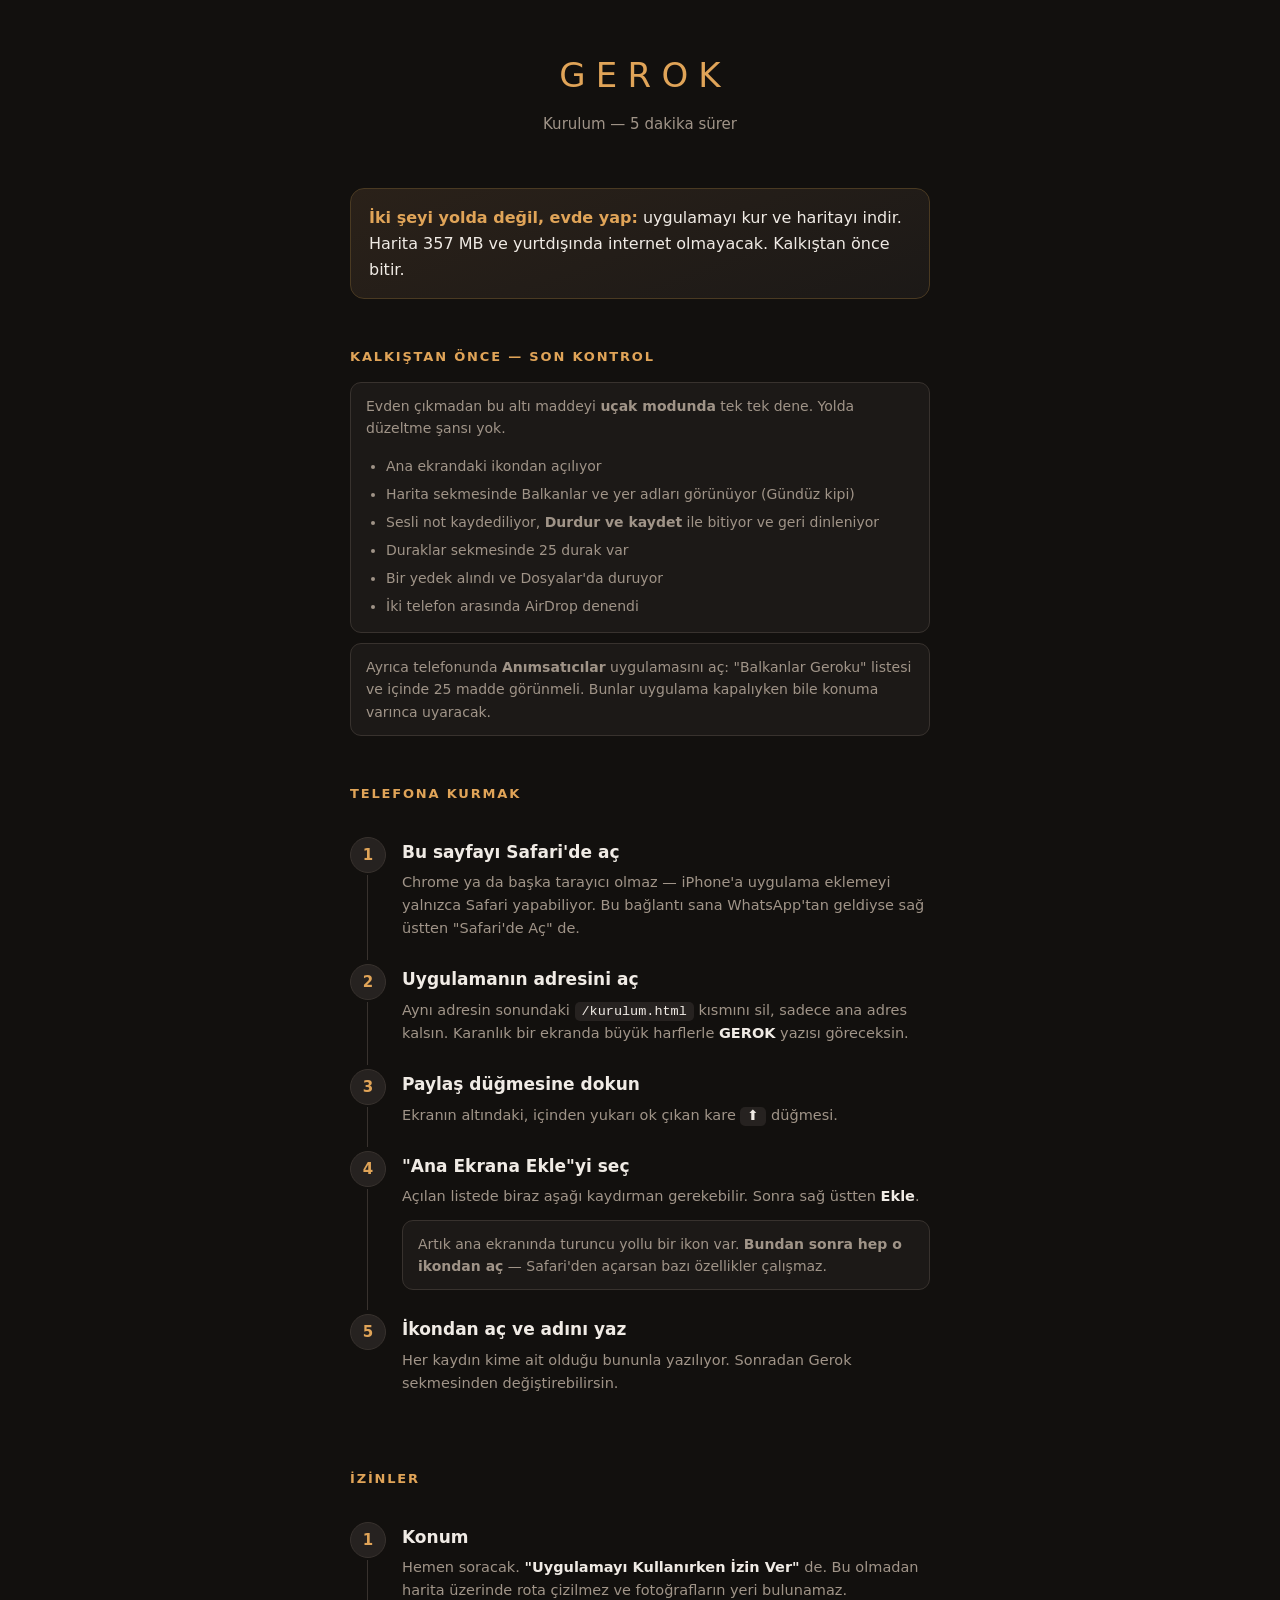
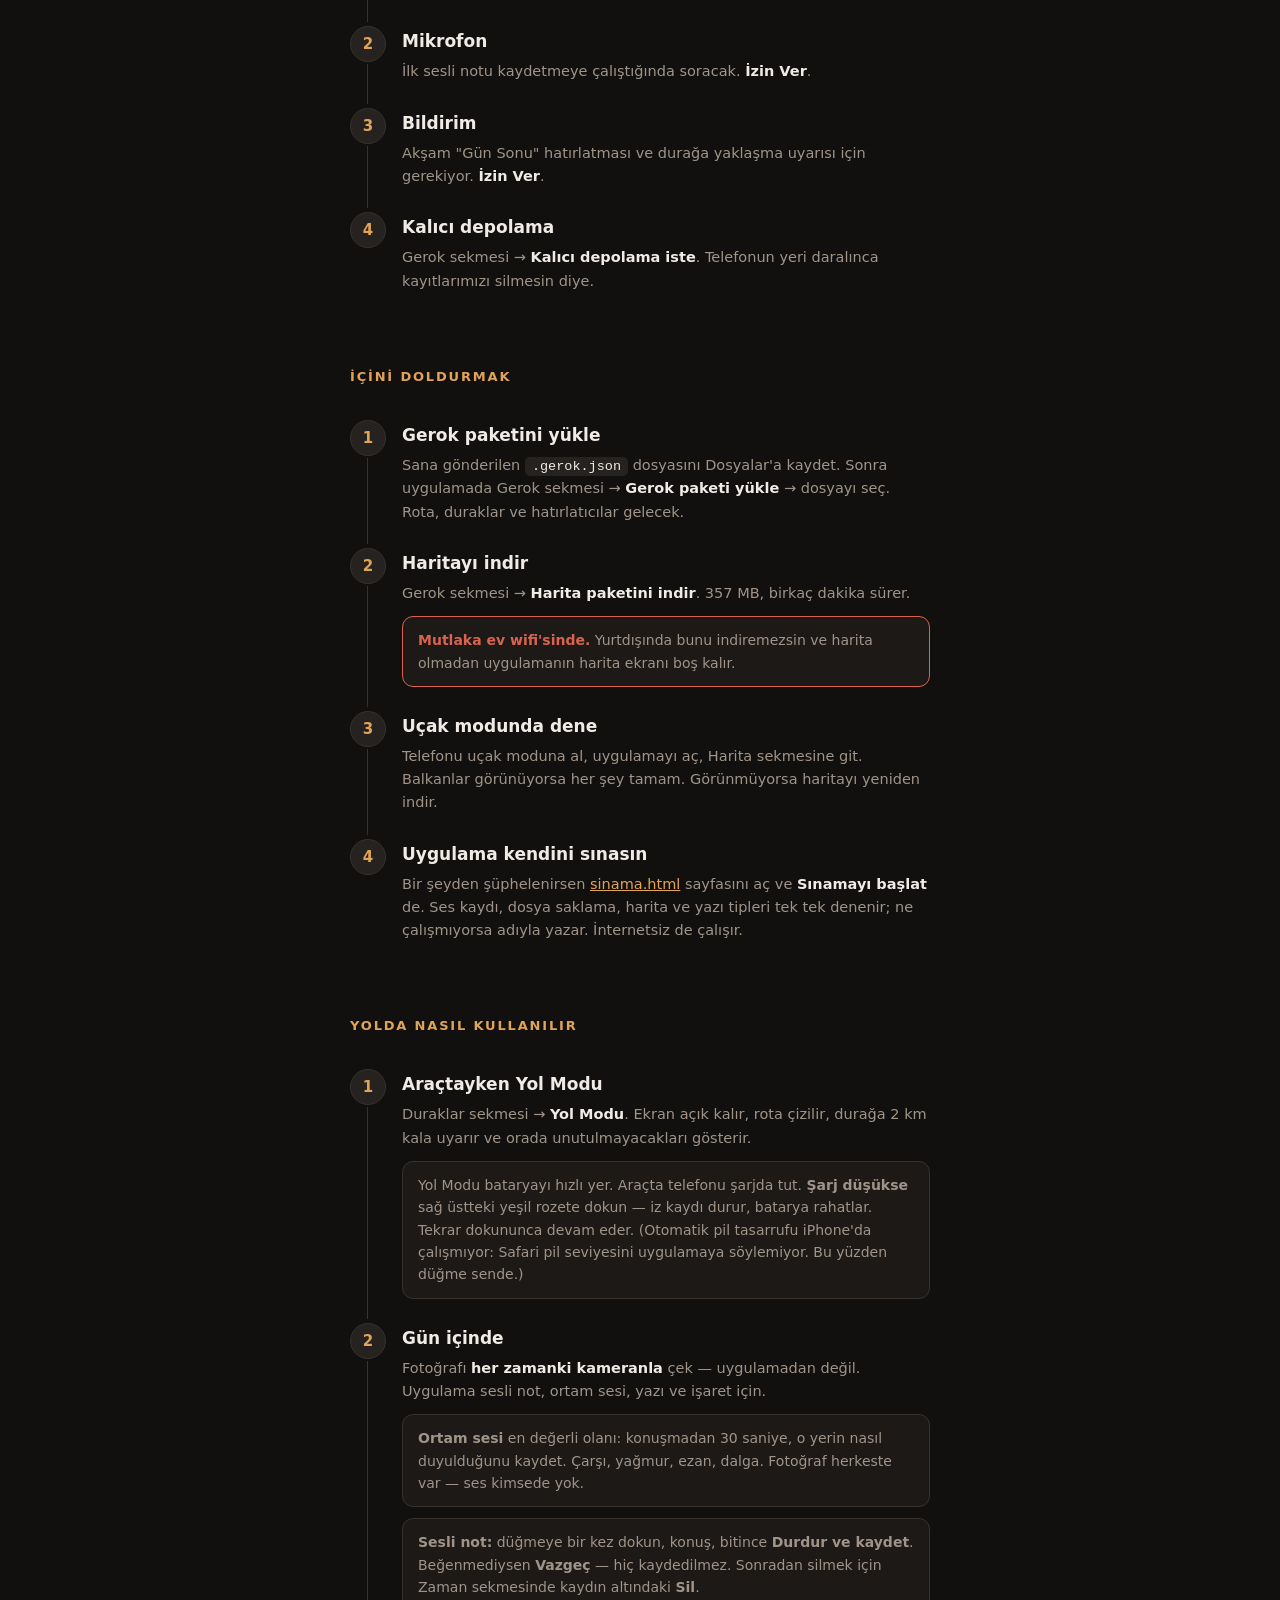
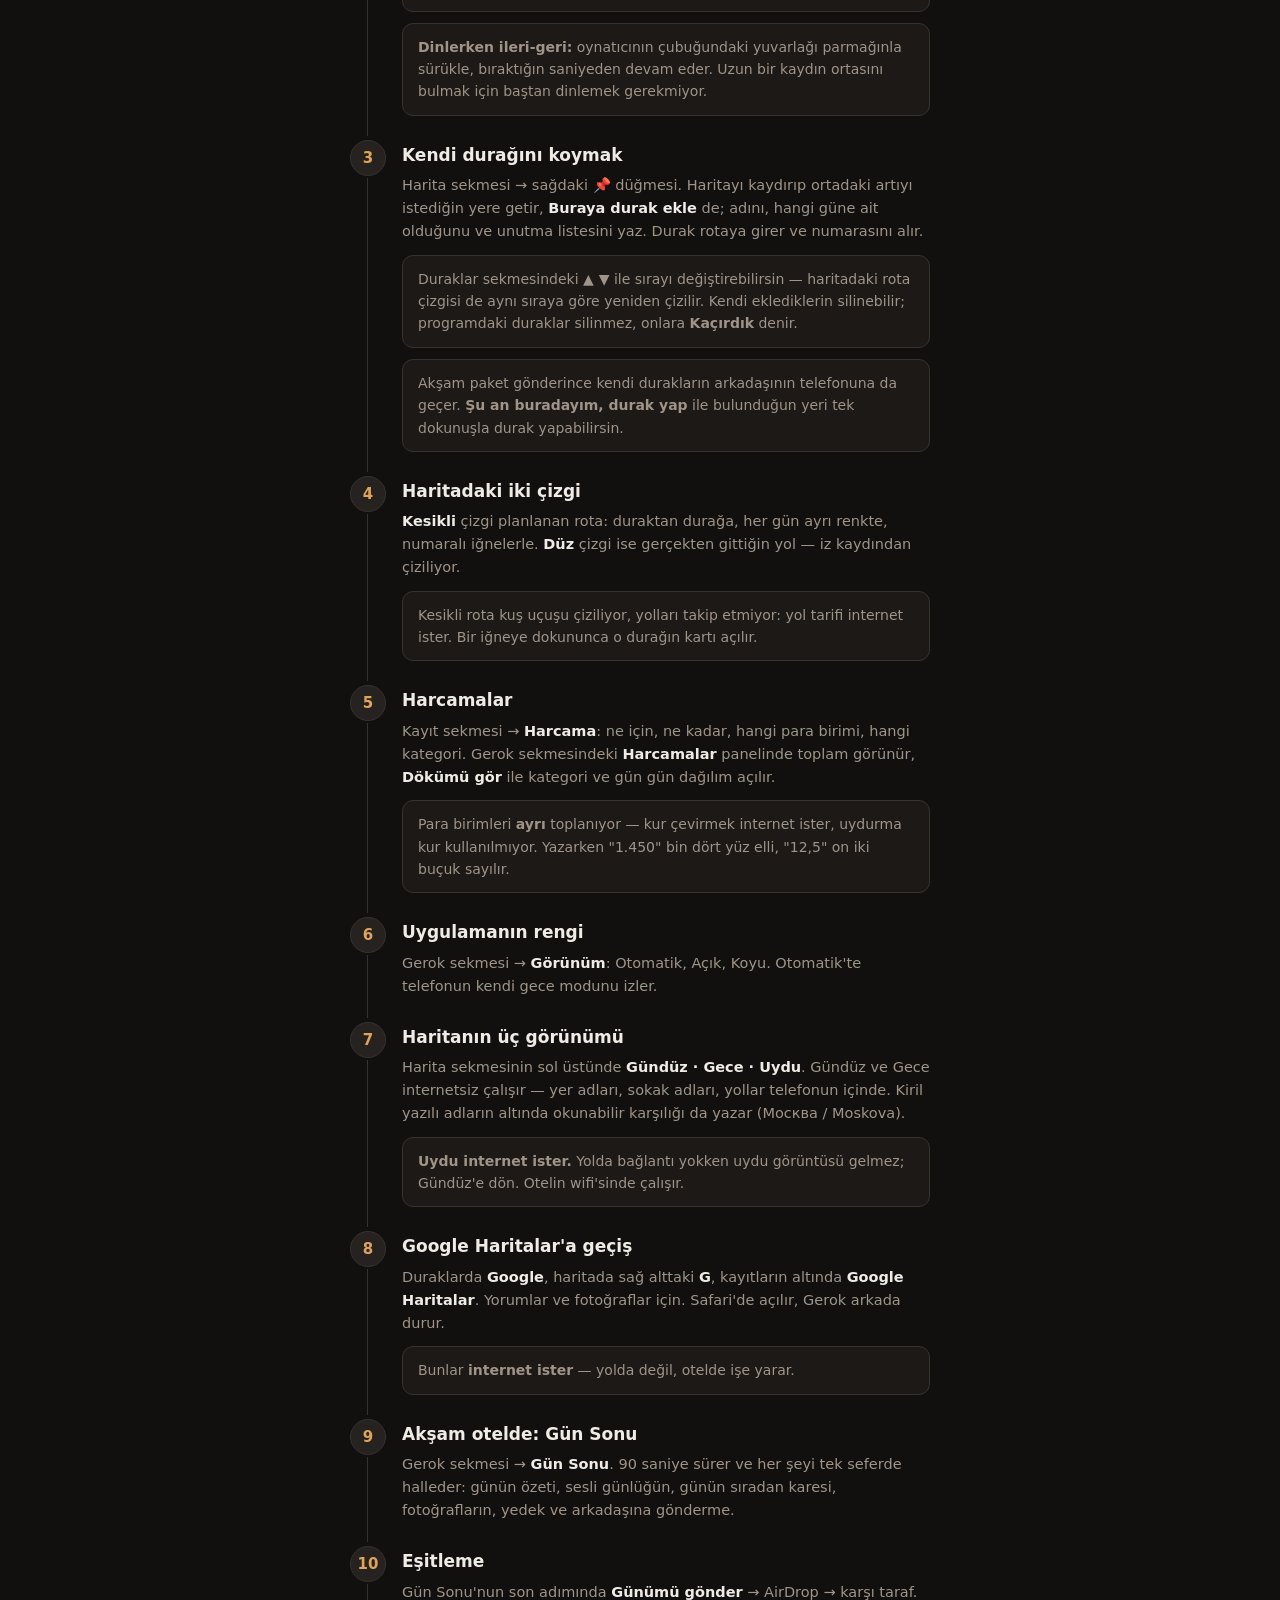
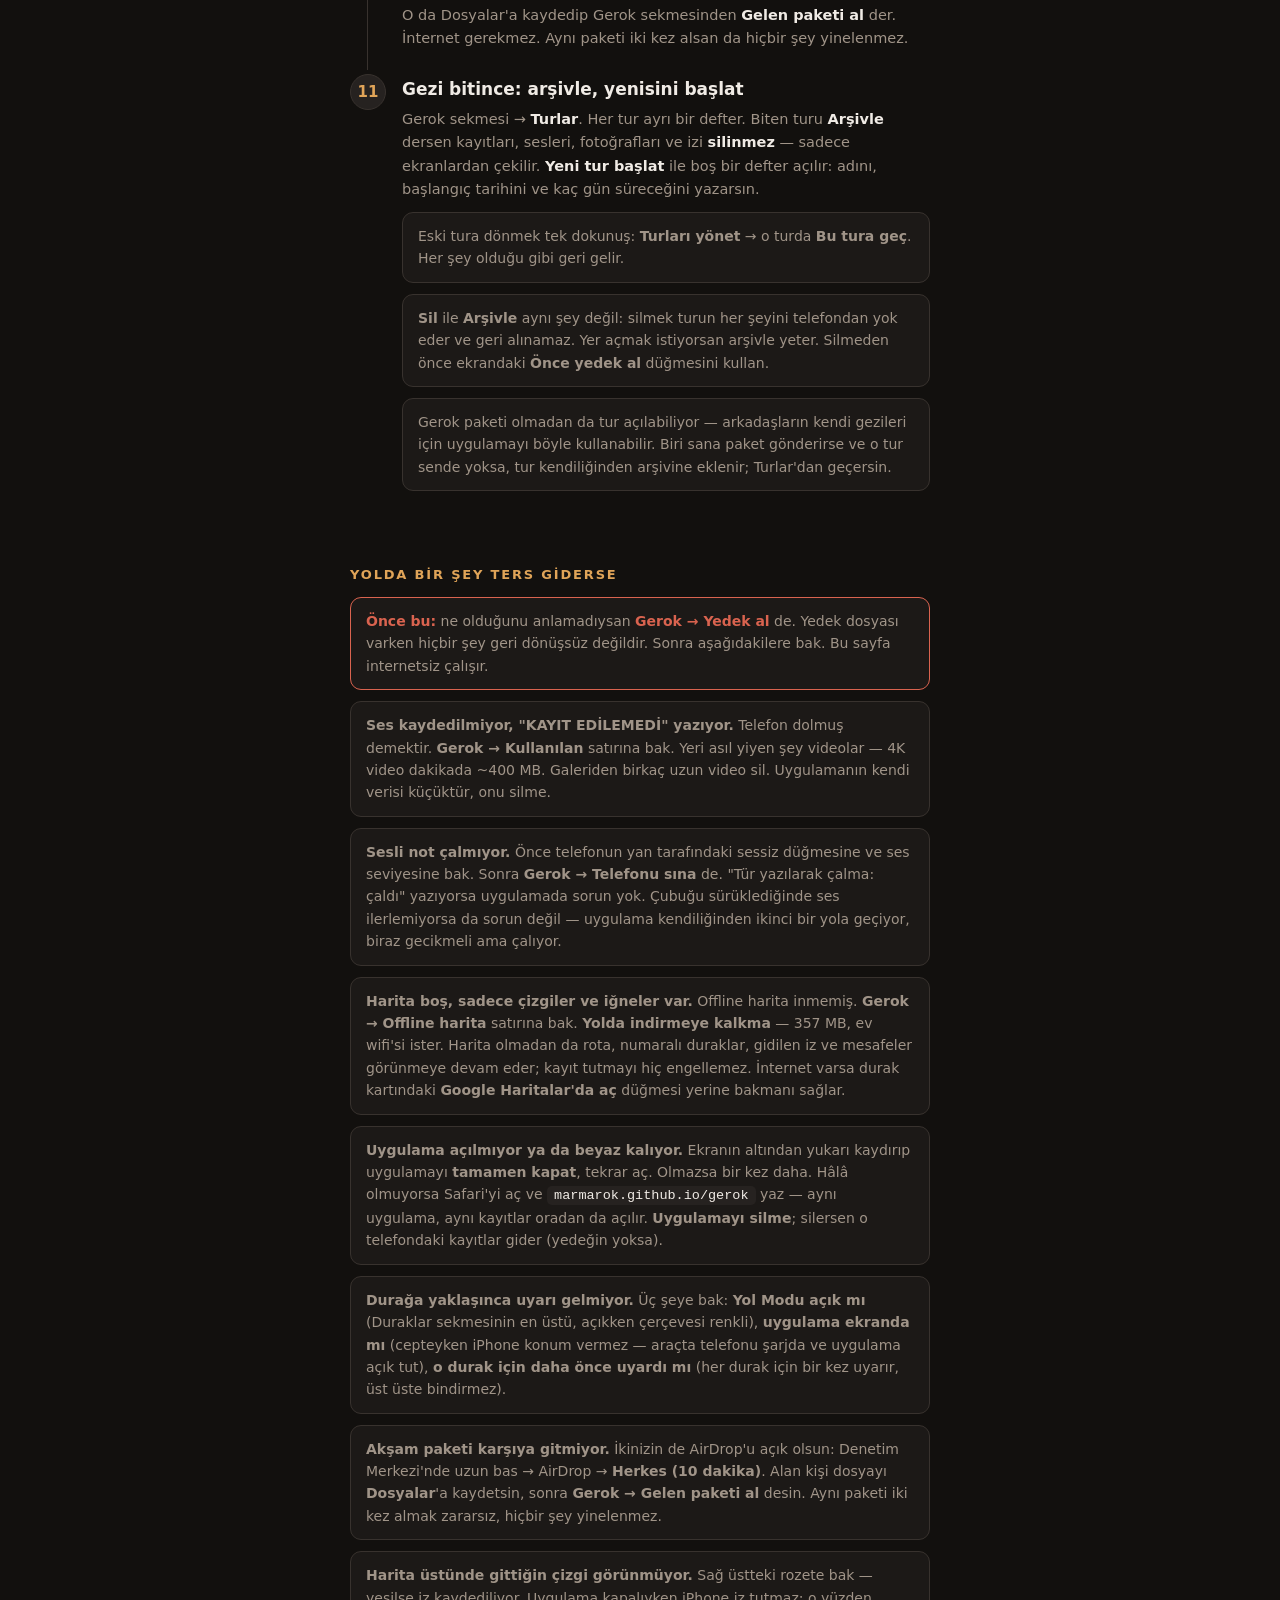
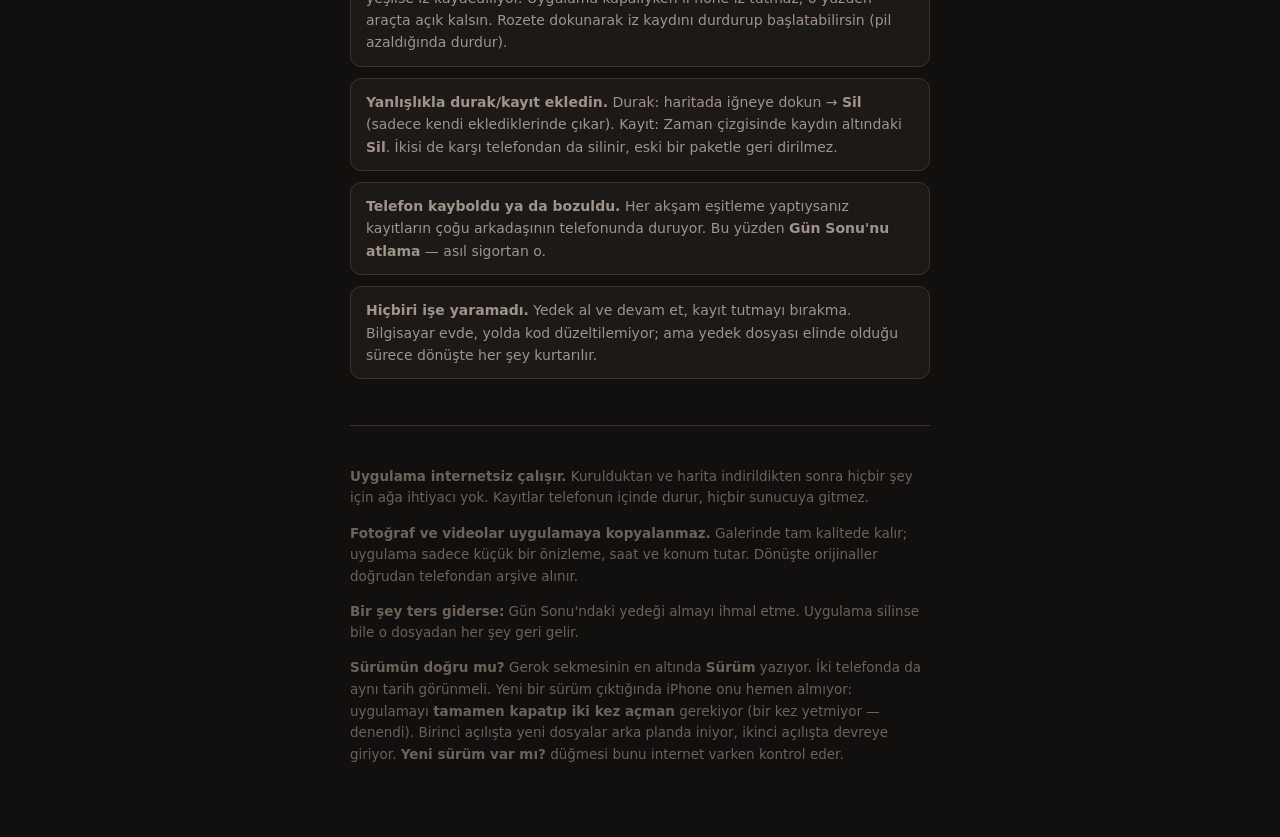
==== commit 4c3a028e: "Kurulum kartina 'Yolda bir sey ters giderse' bolumu" ====
--- a/kurulum.html
+++ b/kurulum.html
@@ -296,6 +296,67 @@
     ve o tur sende yoksa, tur kendiliğinden arşivine eklenir; Turlar'dan geçersin.</div>
   </li>
 </ol>
+
+<h2>Yolda bir şey ters giderse</h2>
+
+<div class="kutu dikkat"><b>Önce bu:</b> ne olduğunu anlamadıysan
+<b>Gerok → Yedek al</b> de. Yedek dosyası varken hiçbir şey geri dönüşsüz
+değildir. Sonra aşağıdakilere bak. Bu sayfa internetsiz çalışır.</div>
+
+<div class="kutu"><b>Ses kaydedilmiyor, "KAYIT EDİLEMEDİ" yazıyor.</b>
+Telefon dolmuş demektir. <b>Gerok → Kullanılan</b> satırına bak. Yeri asıl
+yiyen şey videolar — 4K video dakikada ~400 MB. Galeriden birkaç uzun video
+sil. Uygulamanın kendi verisi küçüktür, onu silme.</div>
+
+<div class="kutu"><b>Sesli not çalmıyor.</b> Önce telefonun yan tarafındaki
+sessiz düğmesine ve ses seviyesine bak. Sonra <b>Gerok → Telefonu sına</b>
+de. "Tür yazılarak çalma: çaldı" yazıyorsa uygulamada sorun yok. Çubuğu
+sürüklediğinde ses ilerlemiyorsa da sorun değil — uygulama kendiliğinden
+ikinci bir yola geçiyor, biraz gecikmeli ama çalıyor.</div>
+
+<div class="kutu"><b>Harita boş, sadece çizgiler ve iğneler var.</b> Offline
+harita inmemiş. <b>Gerok → Offline harita</b> satırına bak. <b>Yolda
+indirmeye kalkma</b> — 357 MB, ev wifi'si ister. Harita olmadan da rota,
+numaralı duraklar, gidilen iz ve mesafeler görünmeye devam eder; kayıt
+tutmayı hiç engellemez. İnternet varsa durak kartındaki <b>Google
+Haritalar'da aç</b> düğmesi yerine bakmanı sağlar.</div>
+
+<div class="kutu"><b>Uygulama açılmıyor ya da beyaz kalıyor.</b> Ekranın
+altından yukarı kaydırıp uygulamayı <b>tamamen kapat</b>, tekrar aç. Olmazsa
+bir kez daha. Hâlâ olmuyorsa Safari'yi aç ve
+<span class="simge">marmarok.github.io/gerok</span> yaz — aynı uygulama,
+aynı kayıtlar oradan da açılır. <b>Uygulamayı silme</b>; silersen o
+telefondaki kayıtlar gider (yedeğin yoksa).</div>
+
+<div class="kutu"><b>Durağa yaklaşınca uyarı gelmiyor.</b> Üç şeye bak:
+<b>Yol Modu açık mı</b> (Duraklar sekmesinin en üstü, açıkken çerçevesi
+renkli), <b>uygulama ekranda mı</b> (cepteyken iPhone konum vermez — araçta
+telefonu şarjda ve uygulama açık tut), <b>o durak için daha önce uyardı mı</b>
+(her durak için bir kez uyarır, üst üste bindirmez).</div>
+
+<div class="kutu"><b>Akşam paketi karşıya gitmiyor.</b> İkinizin de
+AirDrop'u açık olsun: Denetim Merkezi'nde uzun bas → AirDrop → <b>Herkes
+(10 dakika)</b>. Alan kişi dosyayı <b>Dosyalar</b>'a kaydetsin, sonra
+<b>Gerok → Gelen paketi al</b> desin. Aynı paketi iki kez almak zararsız,
+hiçbir şey yinelenmez.</div>
+
+<div class="kutu"><b>Harita üstünde gittiğin çizgi görünmüyor.</b> Sağ
+üstteki rozete bak — yeşilse iz kaydediliyor. Uygulama kapalıyken iPhone iz
+tutmaz; o yüzden araçta açık kalsın. Rozete dokunarak iz kaydını durdurup
+başlatabilirsin (pil azaldığında durdur).</div>
+
+<div class="kutu"><b>Yanlışlıkla durak/kayıt ekledin.</b> Durak: haritada
+iğneye dokun → <b>Sil</b> (sadece kendi eklediklerinde çıkar). Kayıt: Zaman
+çizgisinde kaydın altındaki <b>Sil</b>. İkisi de karşı telefondan da
+silinir, eski bir paketle geri dirilmez.</div>
+
+<div class="kutu"><b>Telefon kayboldu ya da bozuldu.</b> Her akşam eşitleme
+yaptıysanız kayıtların çoğu arkadaşının telefonunda duruyor. Bu yüzden
+<b>Gün Sonu'nu atlama</b> — asıl sigortan o.</div>
+
+<div class="kutu"><b>Hiçbiri işe yaramadı.</b> Yedek al ve devam et,
+kayıt tutmayı bırakma. Bilgisayar evde, yolda kod düzeltilemiyor; ama yedek
+dosyası elinde olduğu sürece dönüşte her şey kurtarılır.</div>
 
 <div class="son">
   <p><b>Uygulama internetsiz çalışır.</b> Kurulduktan ve harita indirildikten sonra
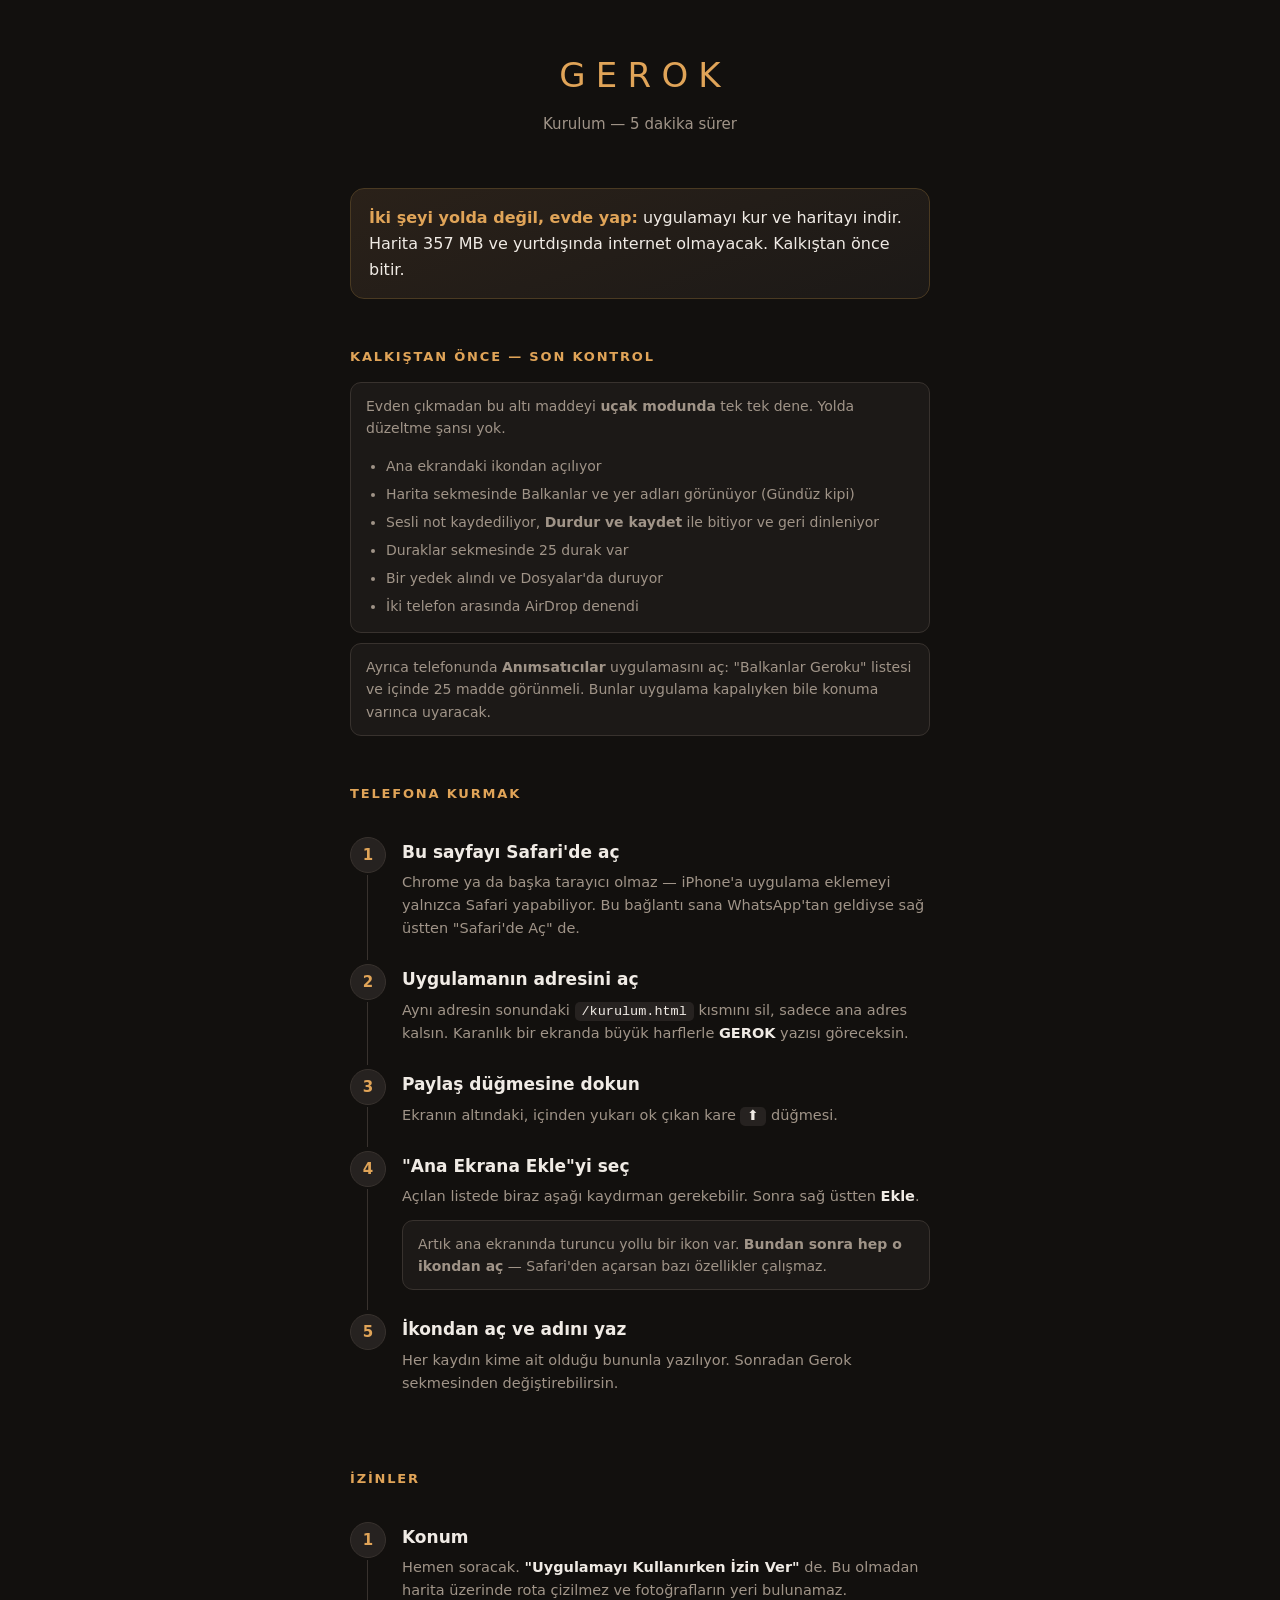
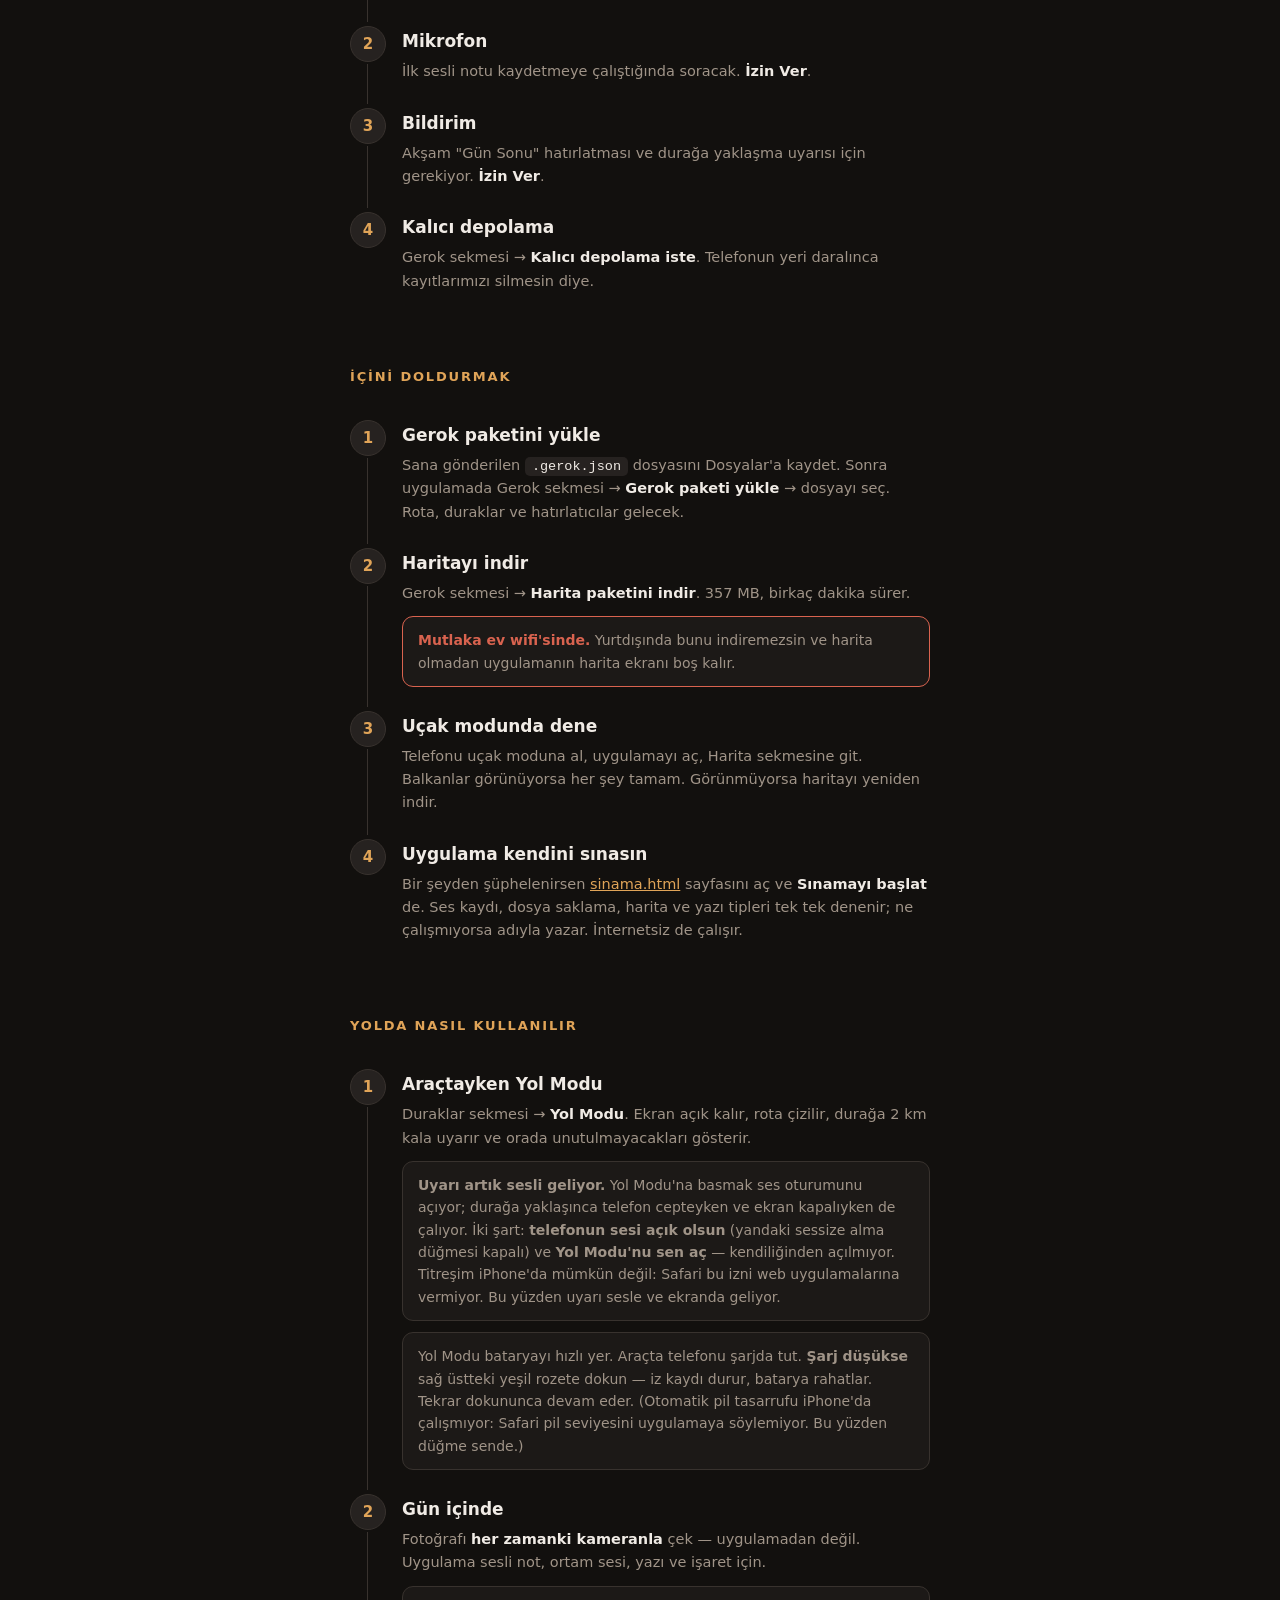
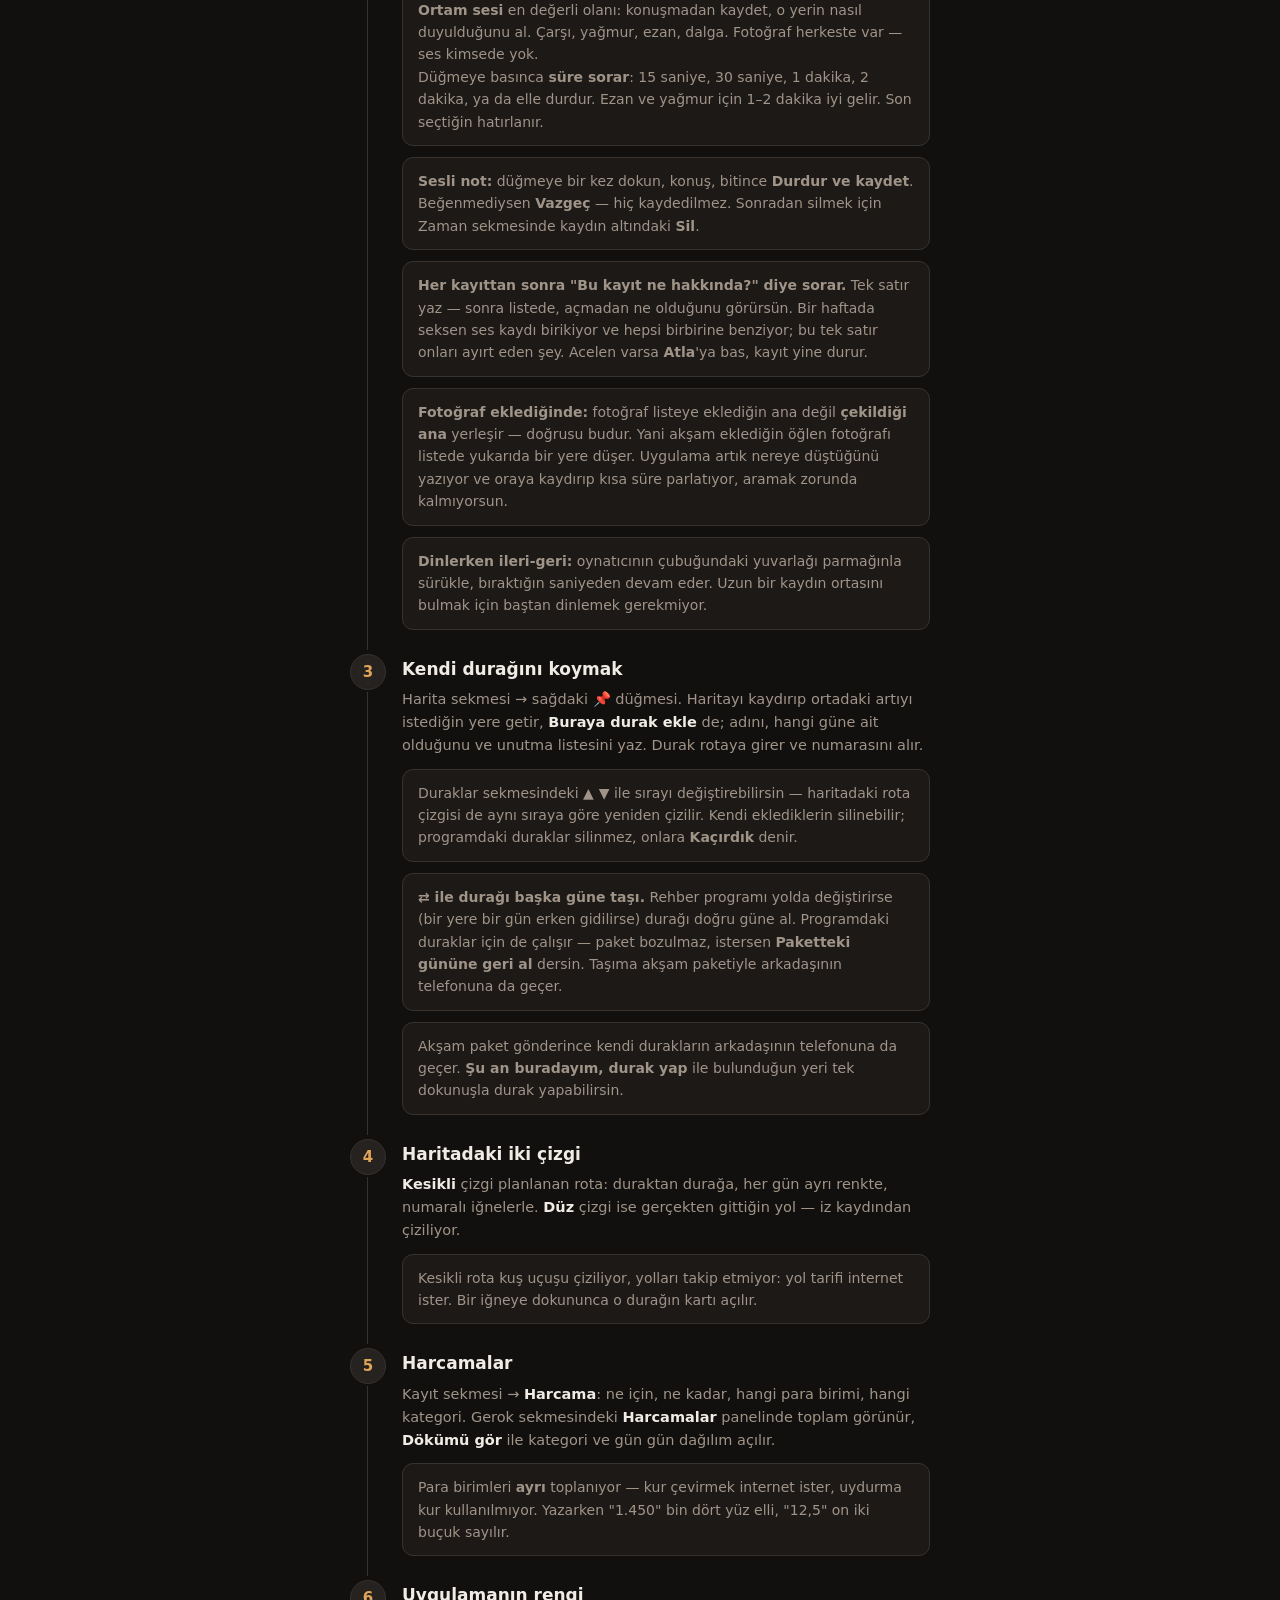
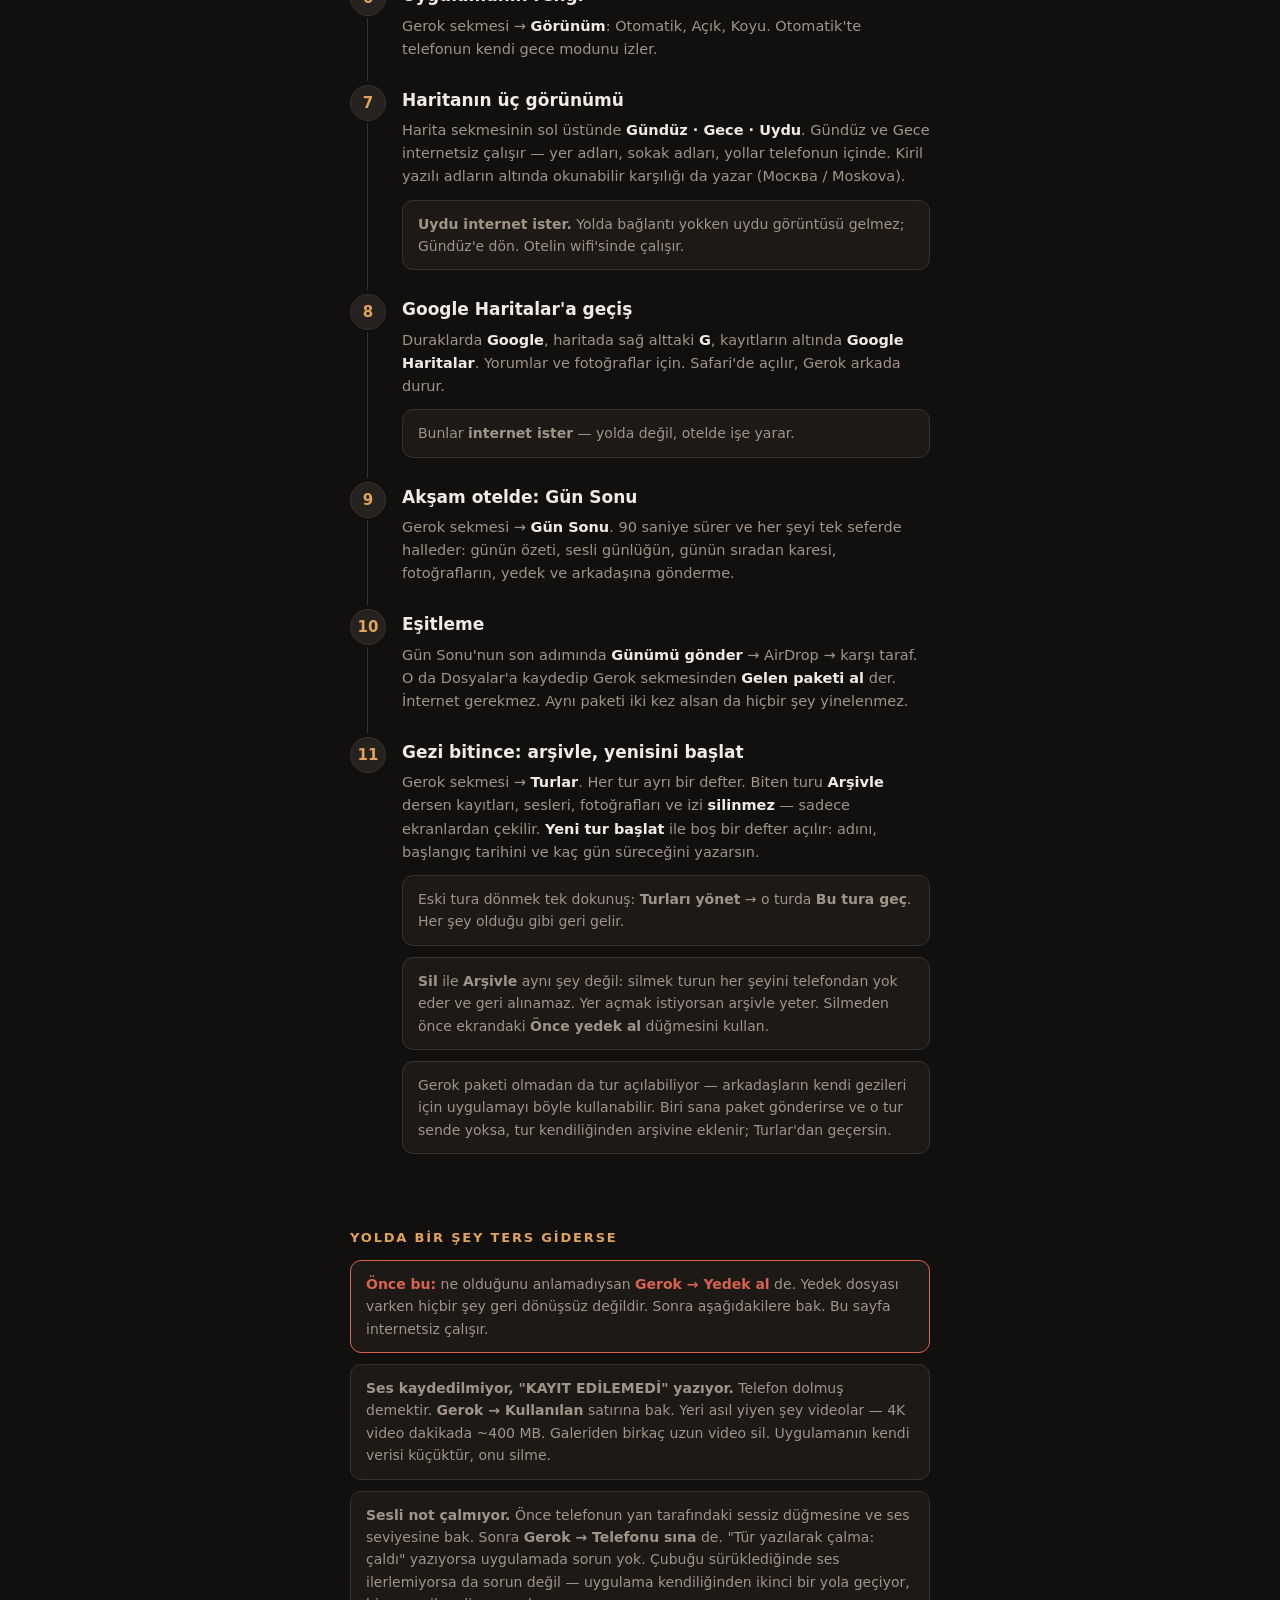
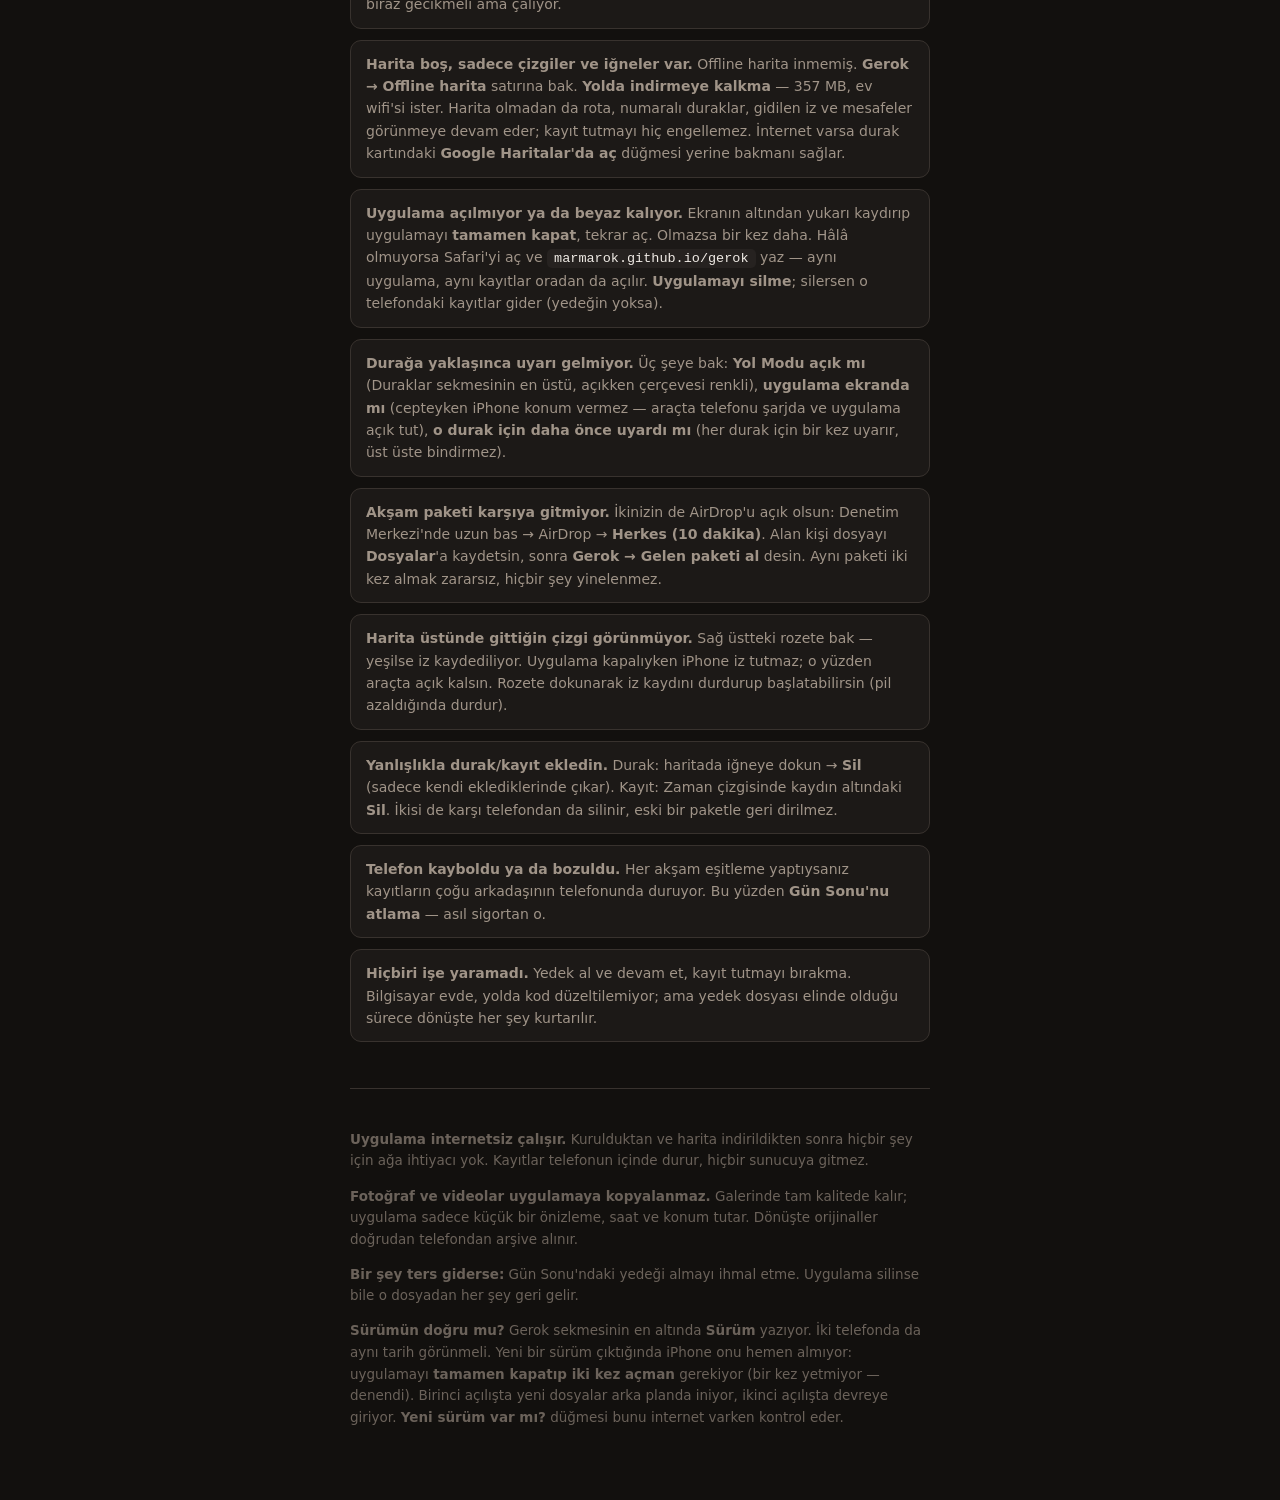
==== commit ce6c3a41: "Uyari sesi iPhone'da calisiyor, ses basligi, ortam suresi, durak gun tasima, foto bildirimi" ====
--- a/kurulum.html
+++ b/kurulum.html
@@ -199,6 +199,12 @@
     <div class="baslik">Araçtayken Yol Modu</div>
     <div class="aciklama">Duraklar sekmesi → <b>Yol Modu</b>. Ekran açık kalır,
     rota çizilir, durağa 2 km kala uyarır ve orada unutulmayacakları gösterir.</div>
+    <div class="kutu"><b>Uyarı artık sesli geliyor.</b> Yol Modu'na basmak ses
+    oturumunu açıyor; durağa yaklaşınca telefon cepteyken ve ekran kapalıyken de
+    çalıyor. İki şart: <b>telefonun sesi açık olsun</b> (yandaki sessize alma
+    düğmesi kapalı) ve <b>Yol Modu'nu sen aç</b> — kendiliğinden açılmıyor.<br>
+    Titreşim iPhone'da mümkün değil: Safari bu izni web uygulamalarına
+    vermiyor. Bu yüzden uyarı sesle ve ekranda geliyor.</div>
     <div class="kutu">Yol Modu bataryayı hızlı yer. Araçta telefonu şarjda tut.
     <b>Şarj düşükse</b> sağ üstteki yeşil rozete dokun — iz kaydı durur,
     batarya rahatlar. Tekrar dokununca devam eder.
@@ -209,12 +215,24 @@
     <div class="baslik">Gün içinde</div>
     <div class="aciklama">Fotoğrafı <b>her zamanki kameranla</b> çek — uygulamadan değil.
     Uygulama sesli not, ortam sesi, yazı ve işaret için.</div>
-    <div class="kutu"><b>Ortam sesi</b> en değerli olanı: konuşmadan 30 saniye,
-    o yerin nasıl duyulduğunu kaydet. Çarşı, yağmur, ezan, dalga.
-    Fotoğraf herkeste var — ses kimsede yok.</div>
+    <div class="kutu"><b>Ortam sesi</b> en değerli olanı: konuşmadan kaydet,
+    o yerin nasıl duyulduğunu al. Çarşı, yağmur, ezan, dalga.
+    Fotoğraf herkeste var — ses kimsede yok.<br>
+    Düğmeye basınca <b>süre sorar</b>: 15 saniye, 30 saniye, 1 dakika, 2 dakika,
+    ya da elle durdur. Ezan ve yağmur için 1–2 dakika iyi gelir.
+    Son seçtiğin hatırlanır.</div>
     <div class="kutu"><b>Sesli not:</b> düğmeye bir kez dokun, konuş, bitince
     <b>Durdur ve kaydet</b>. Beğenmediysen <b>Vazgeç</b> — hiç kaydedilmez.
     Sonradan silmek için Zaman sekmesinde kaydın altındaki <b>Sil</b>.</div>
+    <div class="kutu"><b>Her kayıttan sonra "Bu kayıt ne hakkında?" diye sorar.</b>
+    Tek satır yaz — sonra listede, açmadan ne olduğunu görürsün. Bir haftada
+    seksen ses kaydı birikiyor ve hepsi birbirine benziyor; bu tek satır onları
+    ayırt eden şey. Acelen varsa <b>Atla</b>'ya bas, kayıt yine durur.</div>
+    <div class="kutu"><b>Fotoğraf eklediğinde:</b> fotoğraf listeye eklediğin ana
+    değil <b>çekildiği ana</b> yerleşir — doğrusu budur. Yani akşam eklediğin
+    öğlen fotoğrafı listede yukarıda bir yere düşer. Uygulama artık nereye
+    düştüğünü yazıyor ve oraya kaydırıp kısa süre parlatıyor, aramak
+    zorunda kalmıyorsun.</div>
     <div class="kutu"><b>Dinlerken ileri-geri:</b> oynatıcının çubuğundaki yuvarlağı
     parmağınla sürükle, bıraktığın saniyeden devam eder. Uzun bir kaydın ortasını
     bulmak için baştan dinlemek gerekmiyor.</div>
@@ -227,6 +245,11 @@
     <div class="kutu">Duraklar sekmesindeki <b>▲ ▼</b> ile sırayı değiştirebilirsin —
     haritadaki rota çizgisi de aynı sıraya göre yeniden çizilir. Kendi eklediklerin
     silinebilir; programdaki duraklar silinmez, onlara <b>Kaçırdık</b> denir.</div>
+    <div class="kutu"><b>⇄ ile durağı başka güne taşı.</b> Rehber programı yolda
+    değiştirirse (bir yere bir gün erken gidilirse) durağı doğru güne al.
+    Programdaki duraklar için de çalışır — paket bozulmaz, istersen
+    <b>Paketteki gününe geri al</b> dersin. Taşıma akşam paketiyle
+    arkadaşının telefonuna da geçer.</div>
     <div class="kutu">Akşam paket gönderince kendi durakların arkadaşının telefonuna da
     geçer. <b>Şu an buradayım, durak yap</b> ile bulunduğun yeri tek dokunuşla durak
     yapabilirsin.</div>
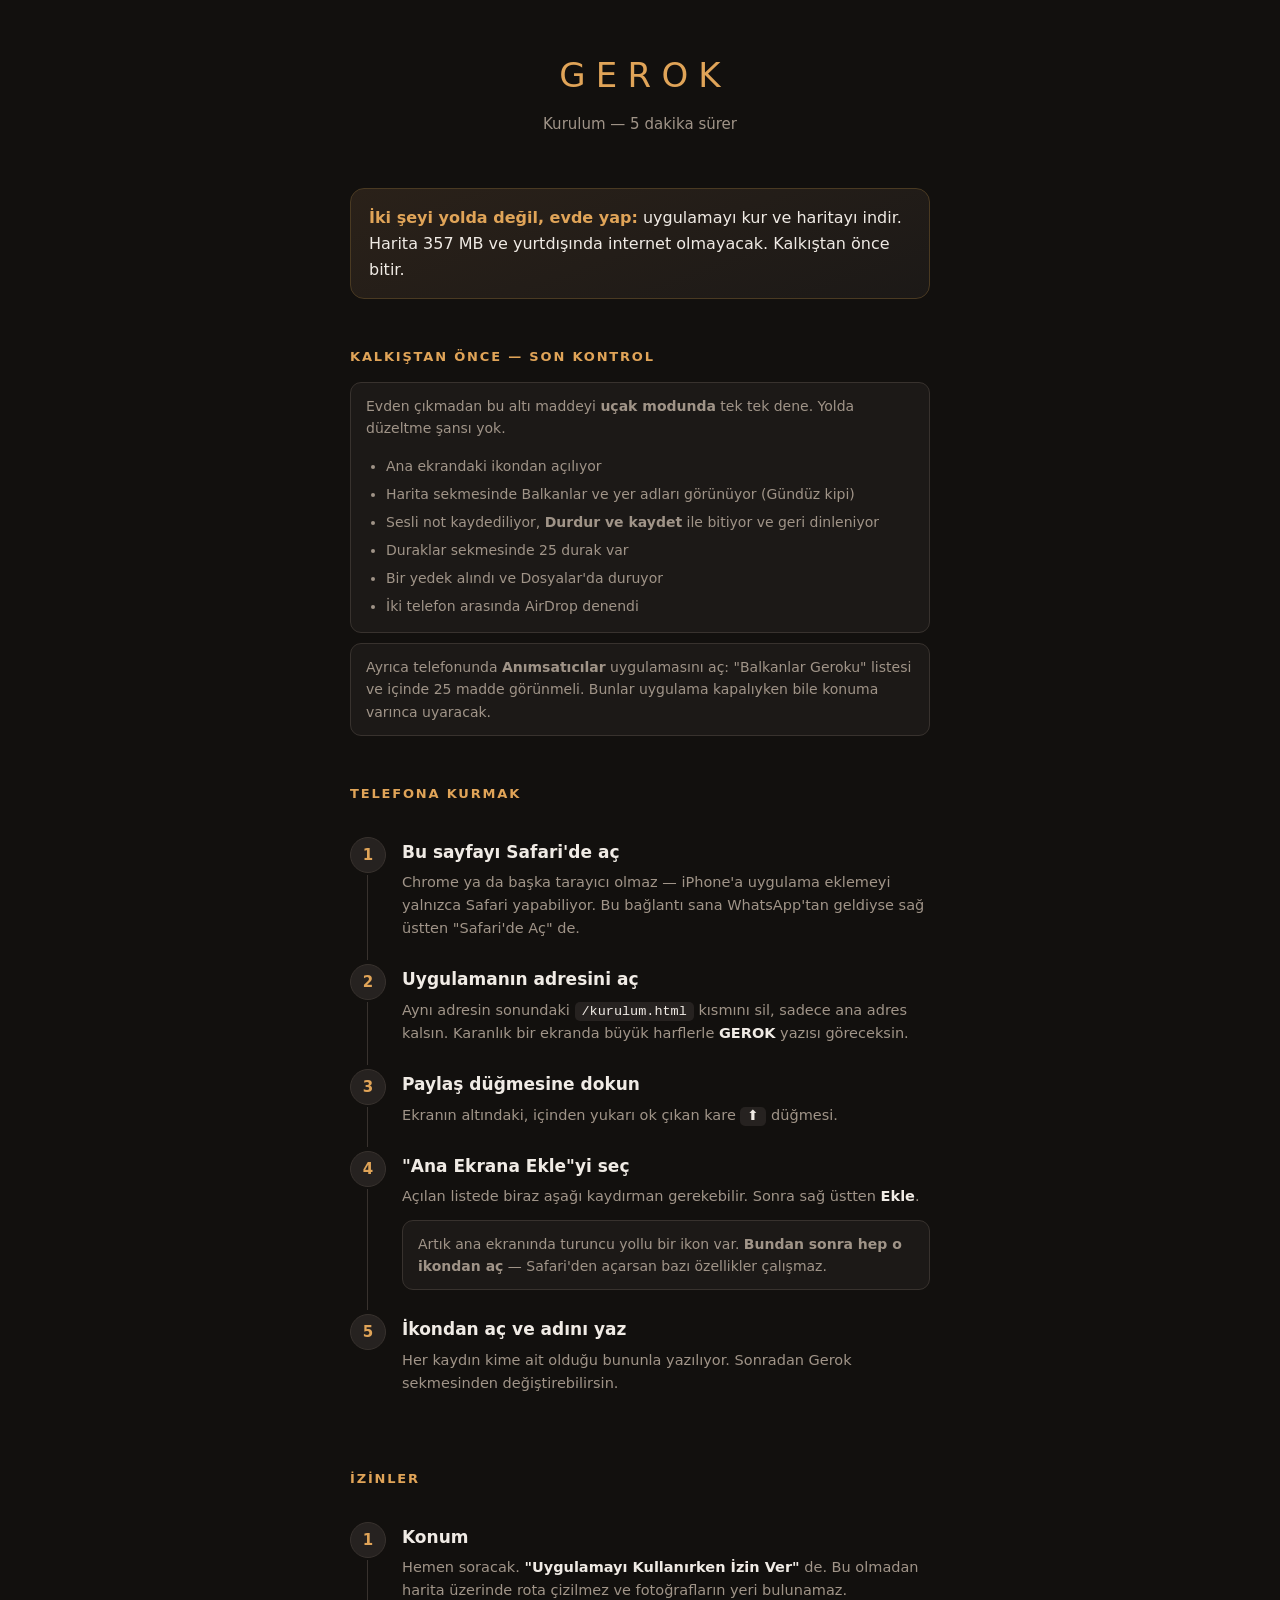
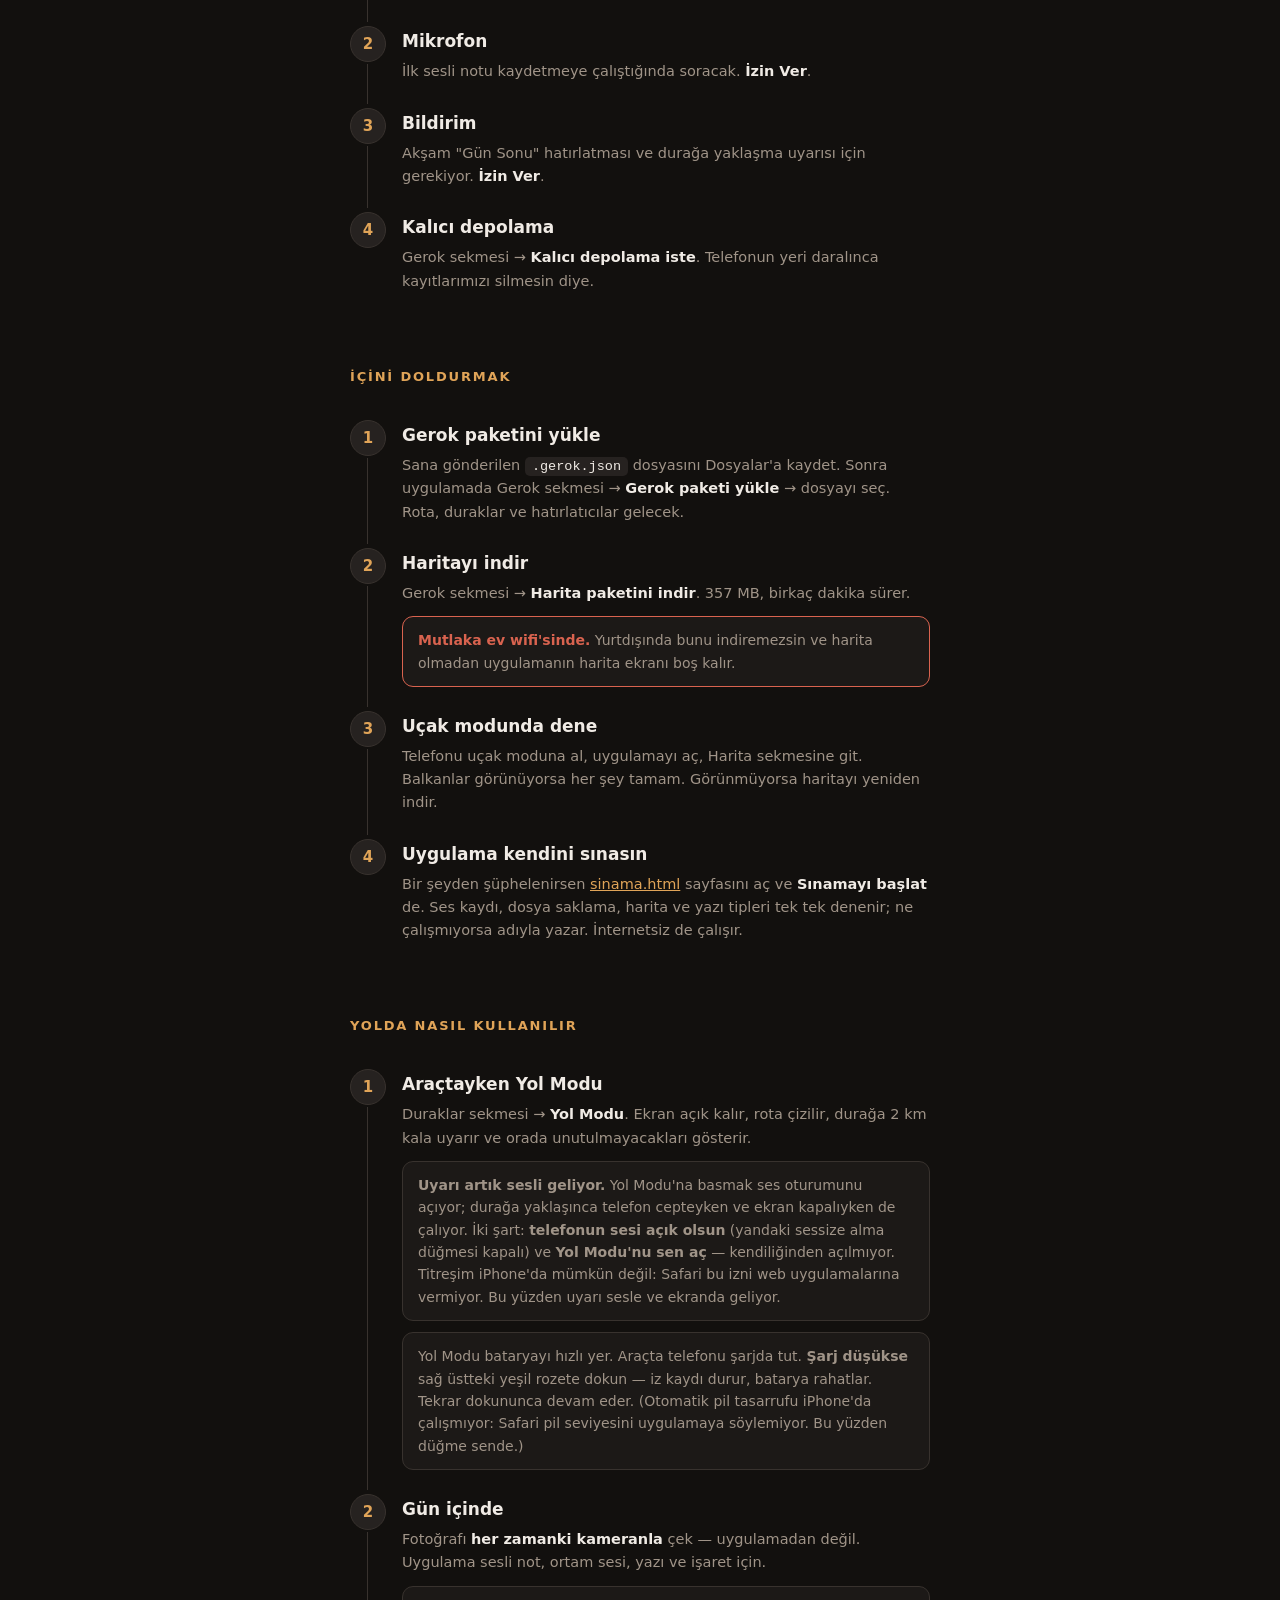
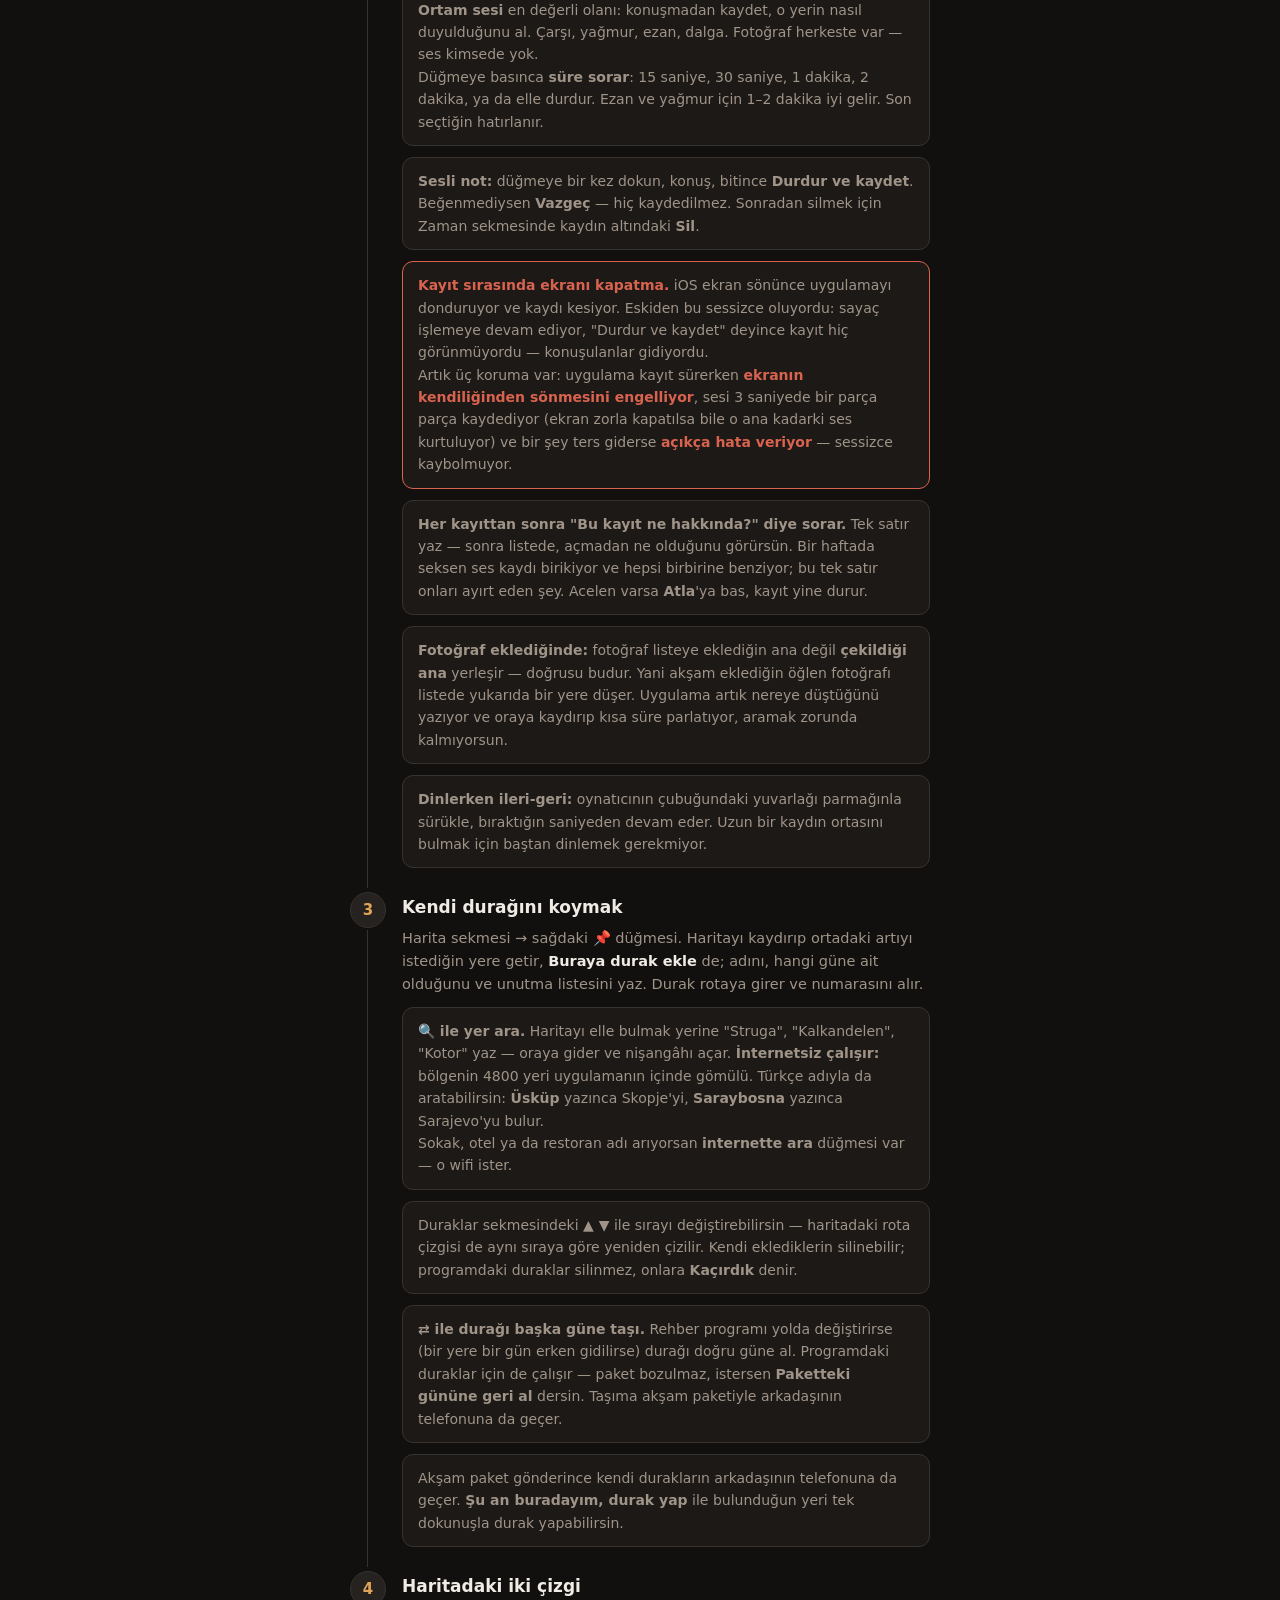
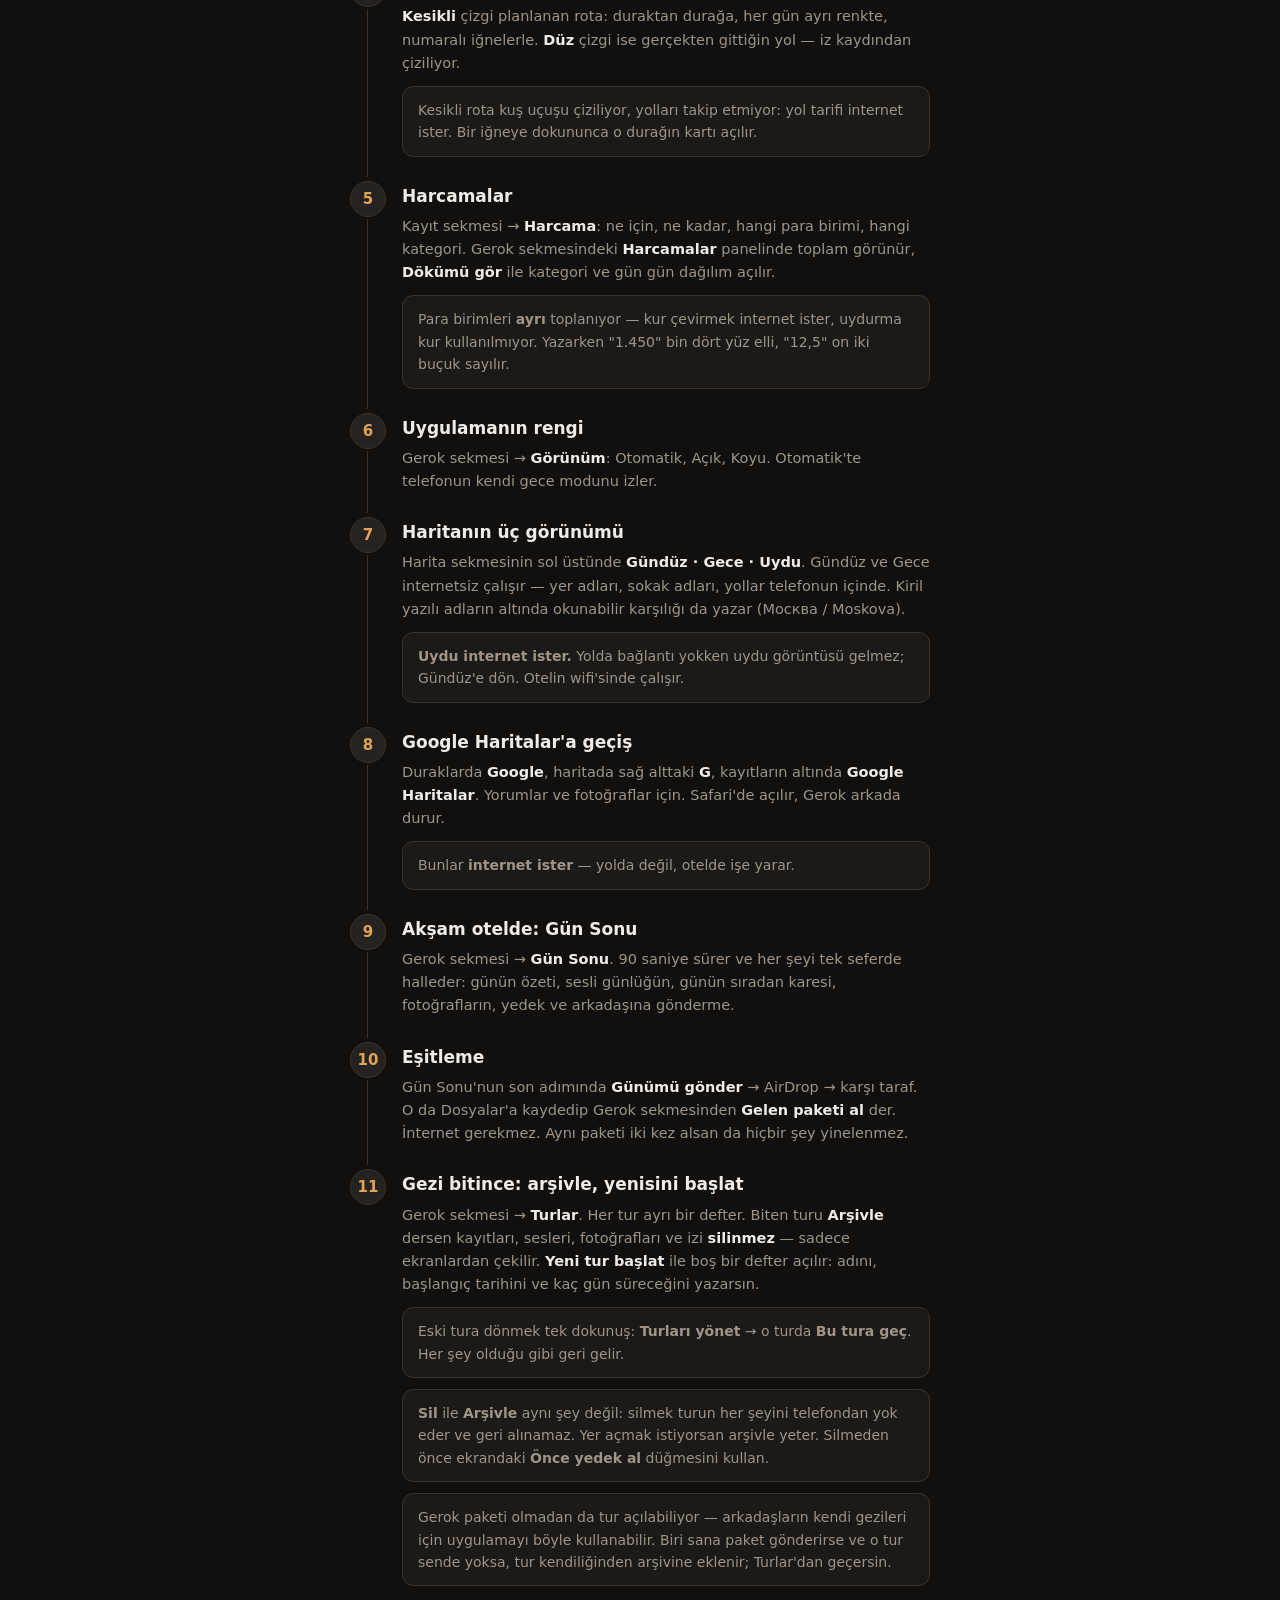
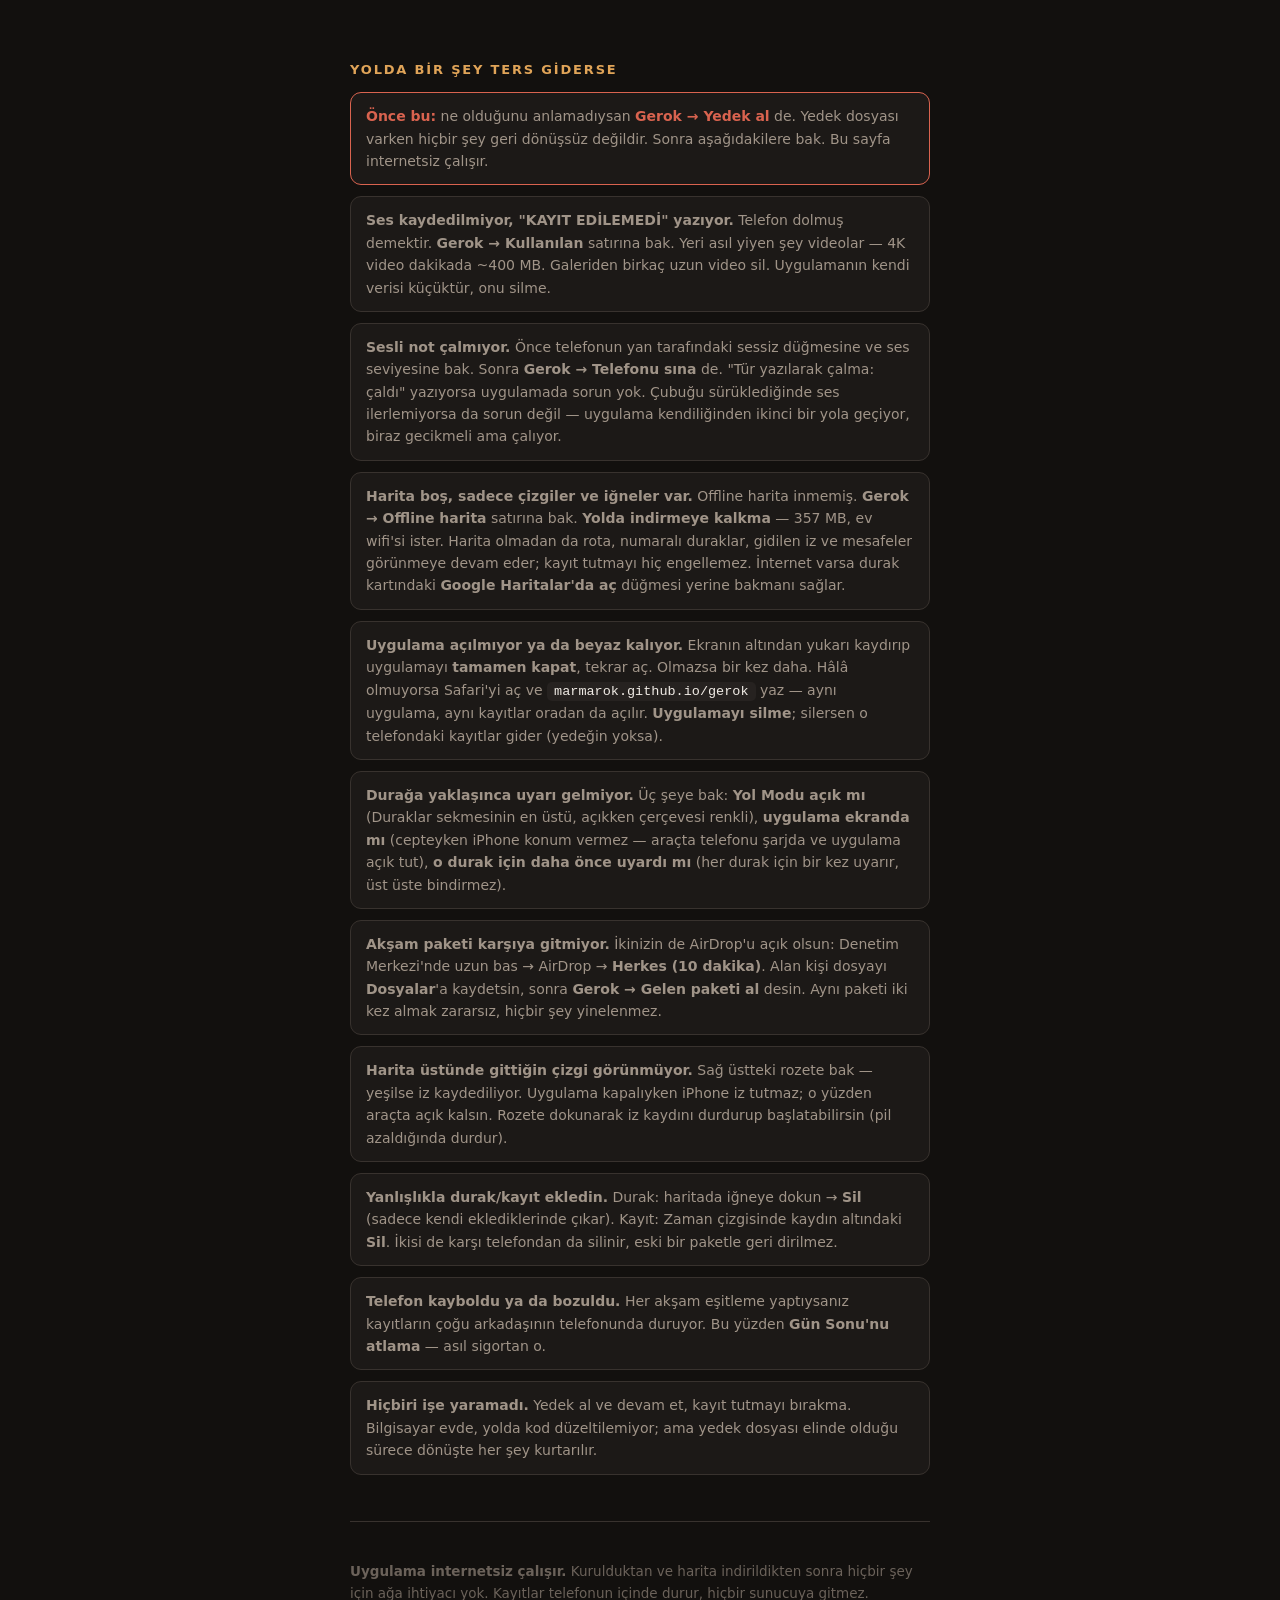
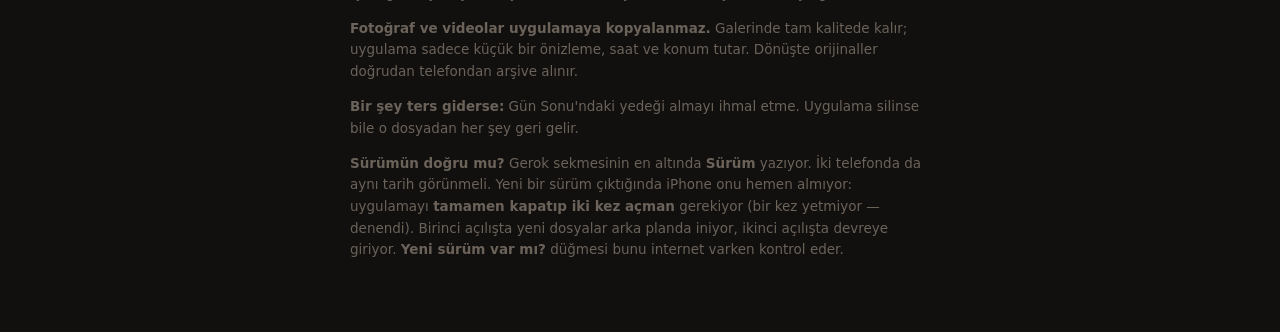
==== commit 6b2ec079: "Ses kaydi ekran kapaninca kaybolmuyor, haritada yer arama" ====
--- a/kurulum.html
+++ b/kurulum.html
@@ -224,6 +224,14 @@
     <div class="kutu"><b>Sesli not:</b> düğmeye bir kez dokun, konuş, bitince
     <b>Durdur ve kaydet</b>. Beğenmediysen <b>Vazgeç</b> — hiç kaydedilmez.
     Sonradan silmek için Zaman sekmesinde kaydın altındaki <b>Sil</b>.</div>
+    <div class="kutu dikkat"><b>Kayıt sırasında ekranı kapatma.</b> iOS ekran
+    sönünce uygulamayı donduruyor ve kaydı kesiyor. Eskiden bu sessizce oluyordu:
+    sayaç işlemeye devam ediyor, "Durdur ve kaydet" deyince kayıt hiç
+    görünmüyordu — konuşulanlar gidiyordu.<br>
+    Artık üç koruma var: uygulama kayıt sürerken <b>ekranın kendiliğinden
+    sönmesini engelliyor</b>, sesi 3 saniyede bir parça parça kaydediyor
+    (ekran zorla kapatılsa bile o ana kadarki ses kurtuluyor) ve bir şey ters
+    giderse <b>açıkça hata veriyor</b> — sessizce kaybolmuyor.</div>
     <div class="kutu"><b>Her kayıttan sonra "Bu kayıt ne hakkında?" diye sorar.</b>
     Tek satır yaz — sonra listede, açmadan ne olduğunu görürsün. Bir haftada
     seksen ses kaydı birikiyor ve hepsi birbirine benziyor; bu tek satır onları
@@ -242,6 +250,13 @@
     <div class="aciklama">Harita sekmesi → sağdaki <b>📌</b> düğmesi. Haritayı kaydırıp
     ortadaki artıyı istediğin yere getir, <b>Buraya durak ekle</b> de; adını, hangi güne
     ait olduğunu ve unutma listesini yaz. Durak rotaya girer ve numarasını alır.</div>
+    <div class="kutu"><b>🔍 ile yer ara.</b> Haritayı elle bulmak yerine "Struga",
+    "Kalkandelen", "Kotor" yaz — oraya gider ve nişangâhı açar.
+    <b>İnternetsiz çalışır:</b> bölgenin 4800 yeri uygulamanın içinde gömülü.
+    Türkçe adıyla da aratabilirsin: <b>Üsküp</b> yazınca Skopje'yi,
+    <b>Saraybosna</b> yazınca Sarajevo'yu bulur.<br>
+    Sokak, otel ya da restoran adı arıyorsan <b>internette ara</b> düğmesi var —
+    o wifi ister.</div>
     <div class="kutu">Duraklar sekmesindeki <b>▲ ▼</b> ile sırayı değiştirebilirsin —
     haritadaki rota çizgisi de aynı sıraya göre yeniden çizilir. Kendi eklediklerin
     silinebilir; programdaki duraklar silinmez, onlara <b>Kaçırdık</b> denir.</div>
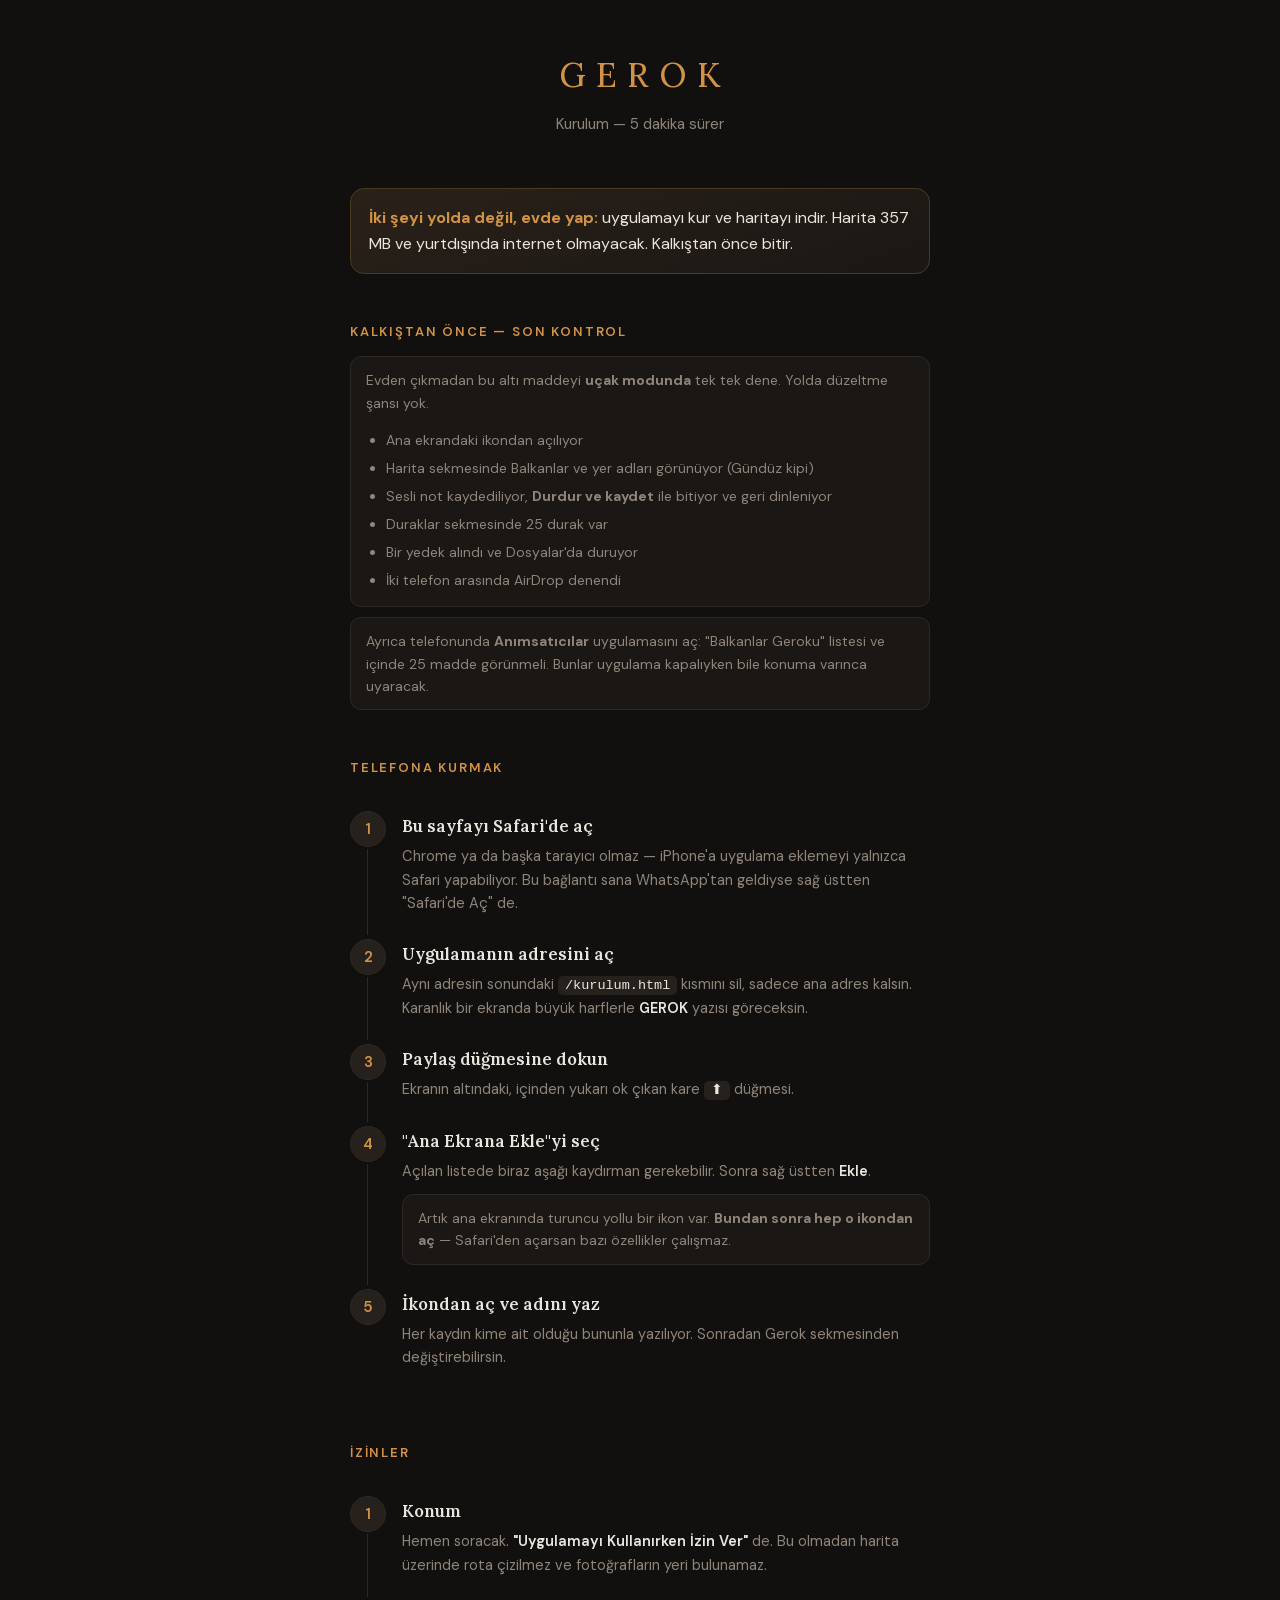
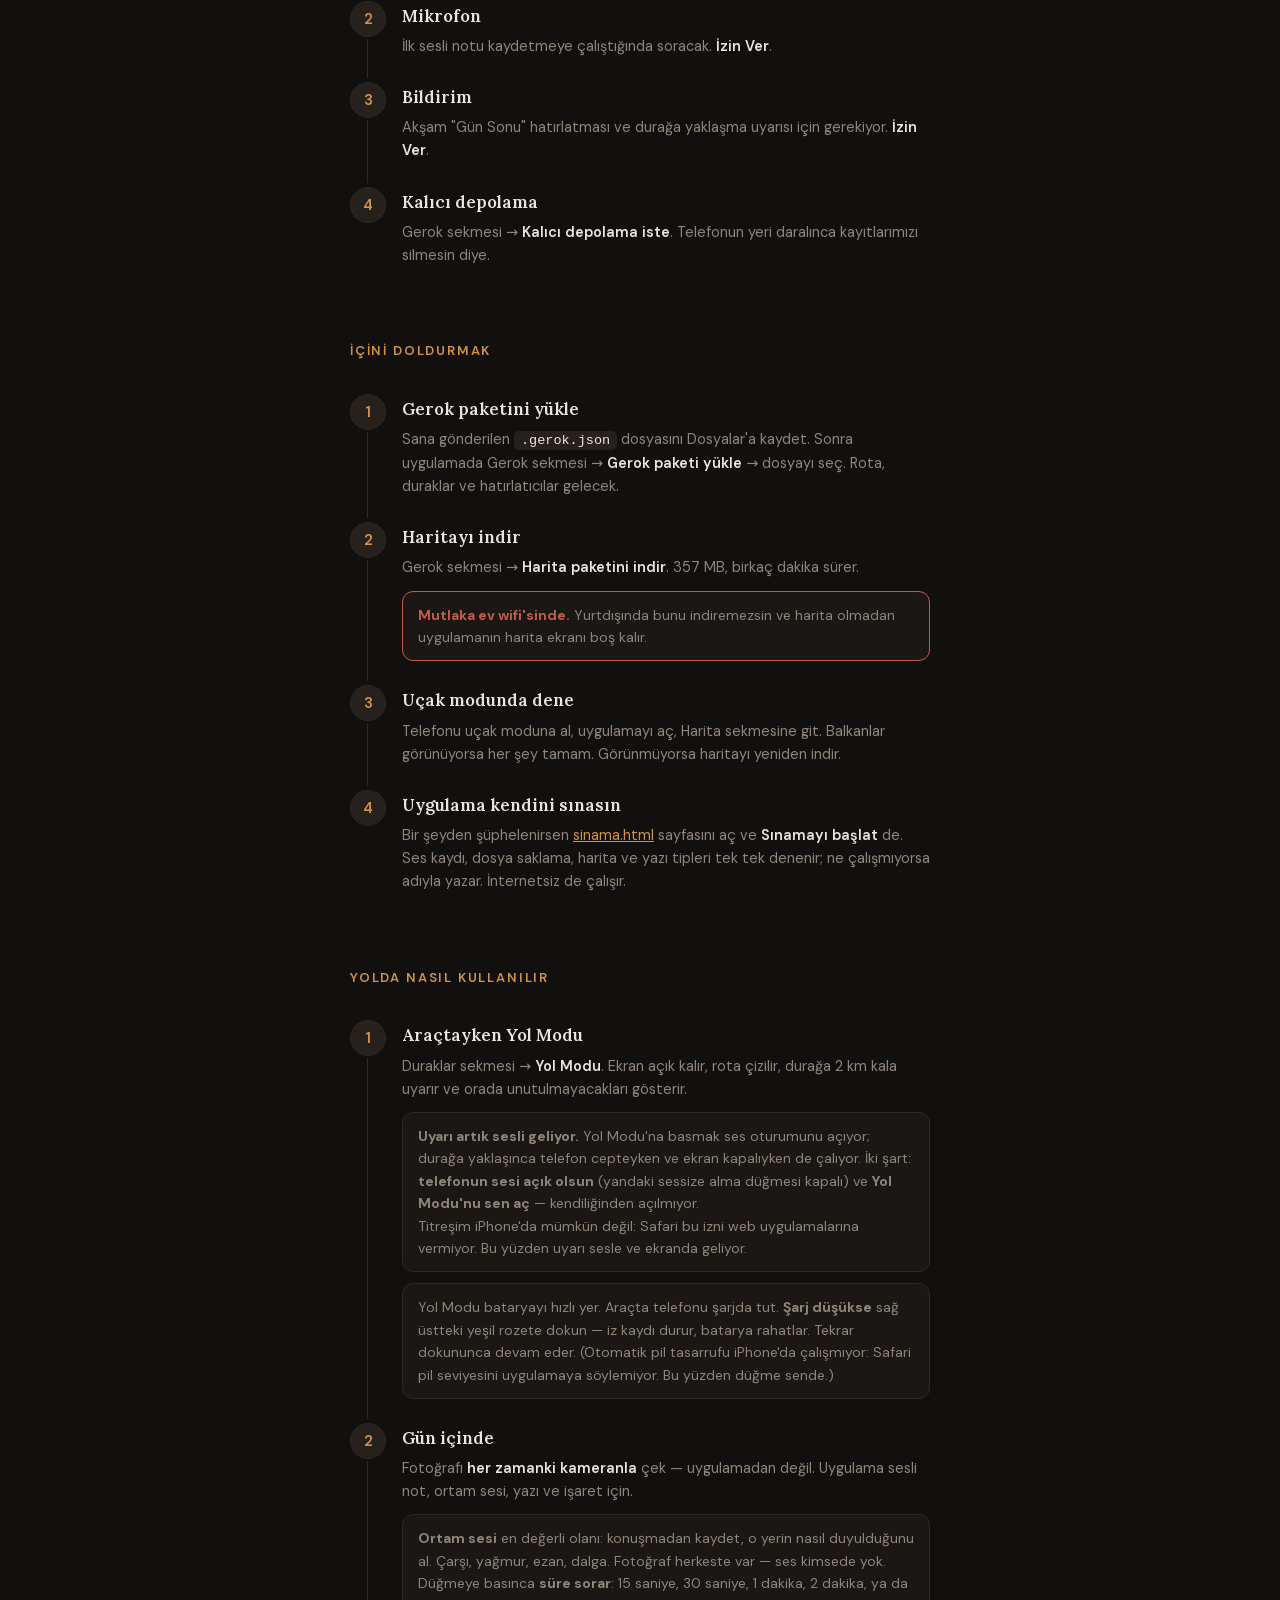
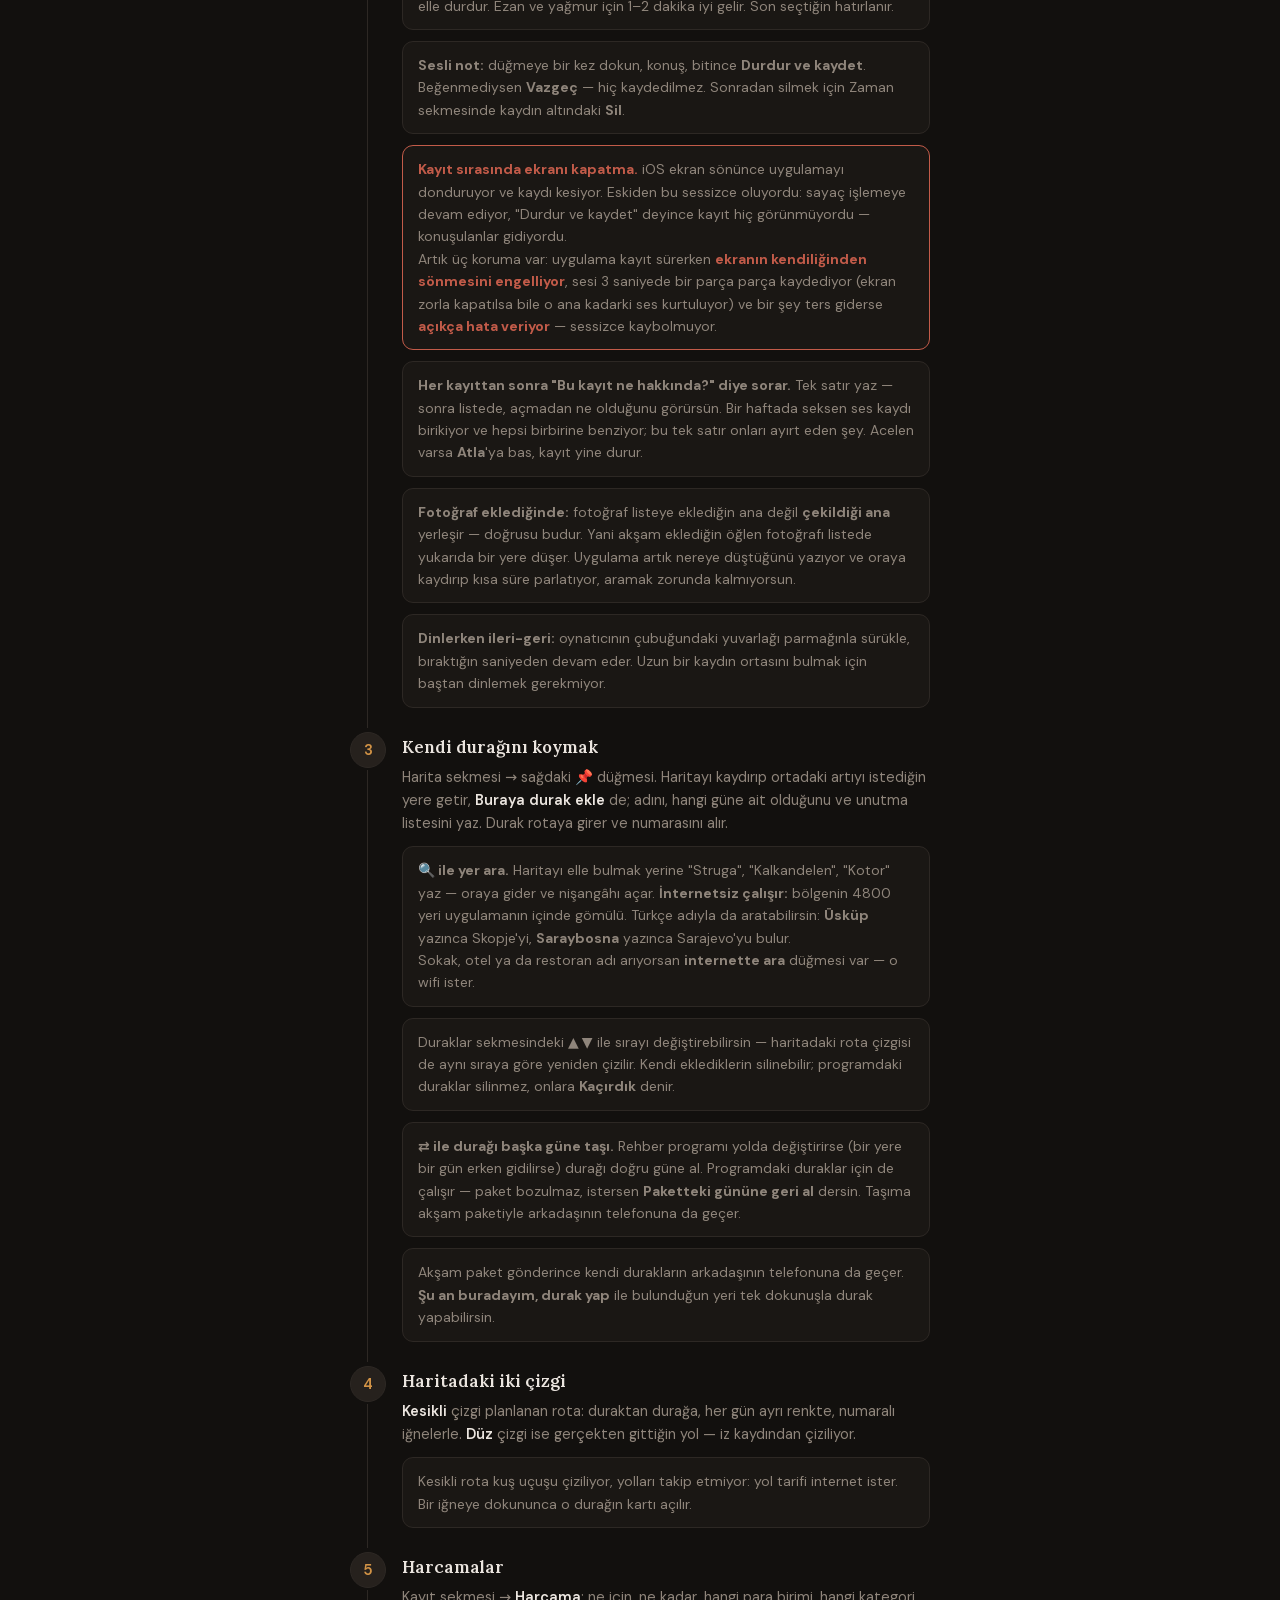
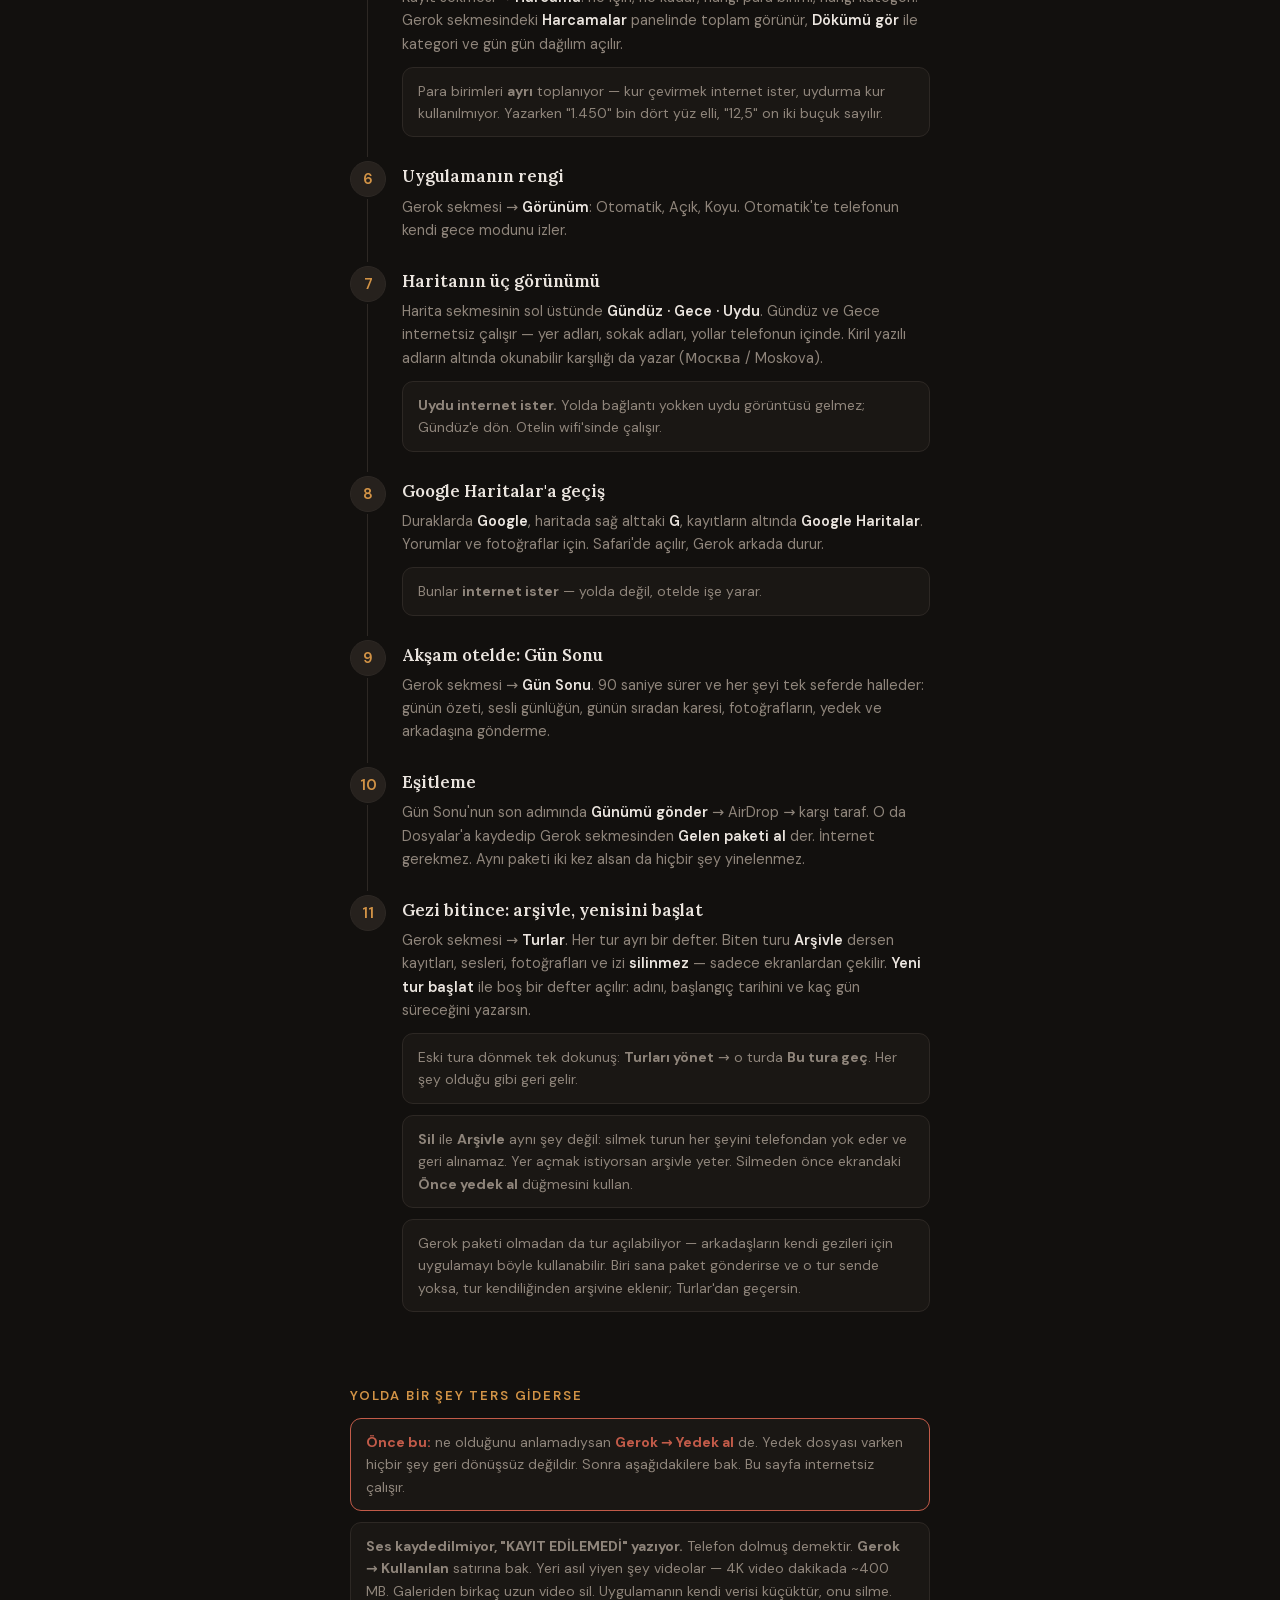
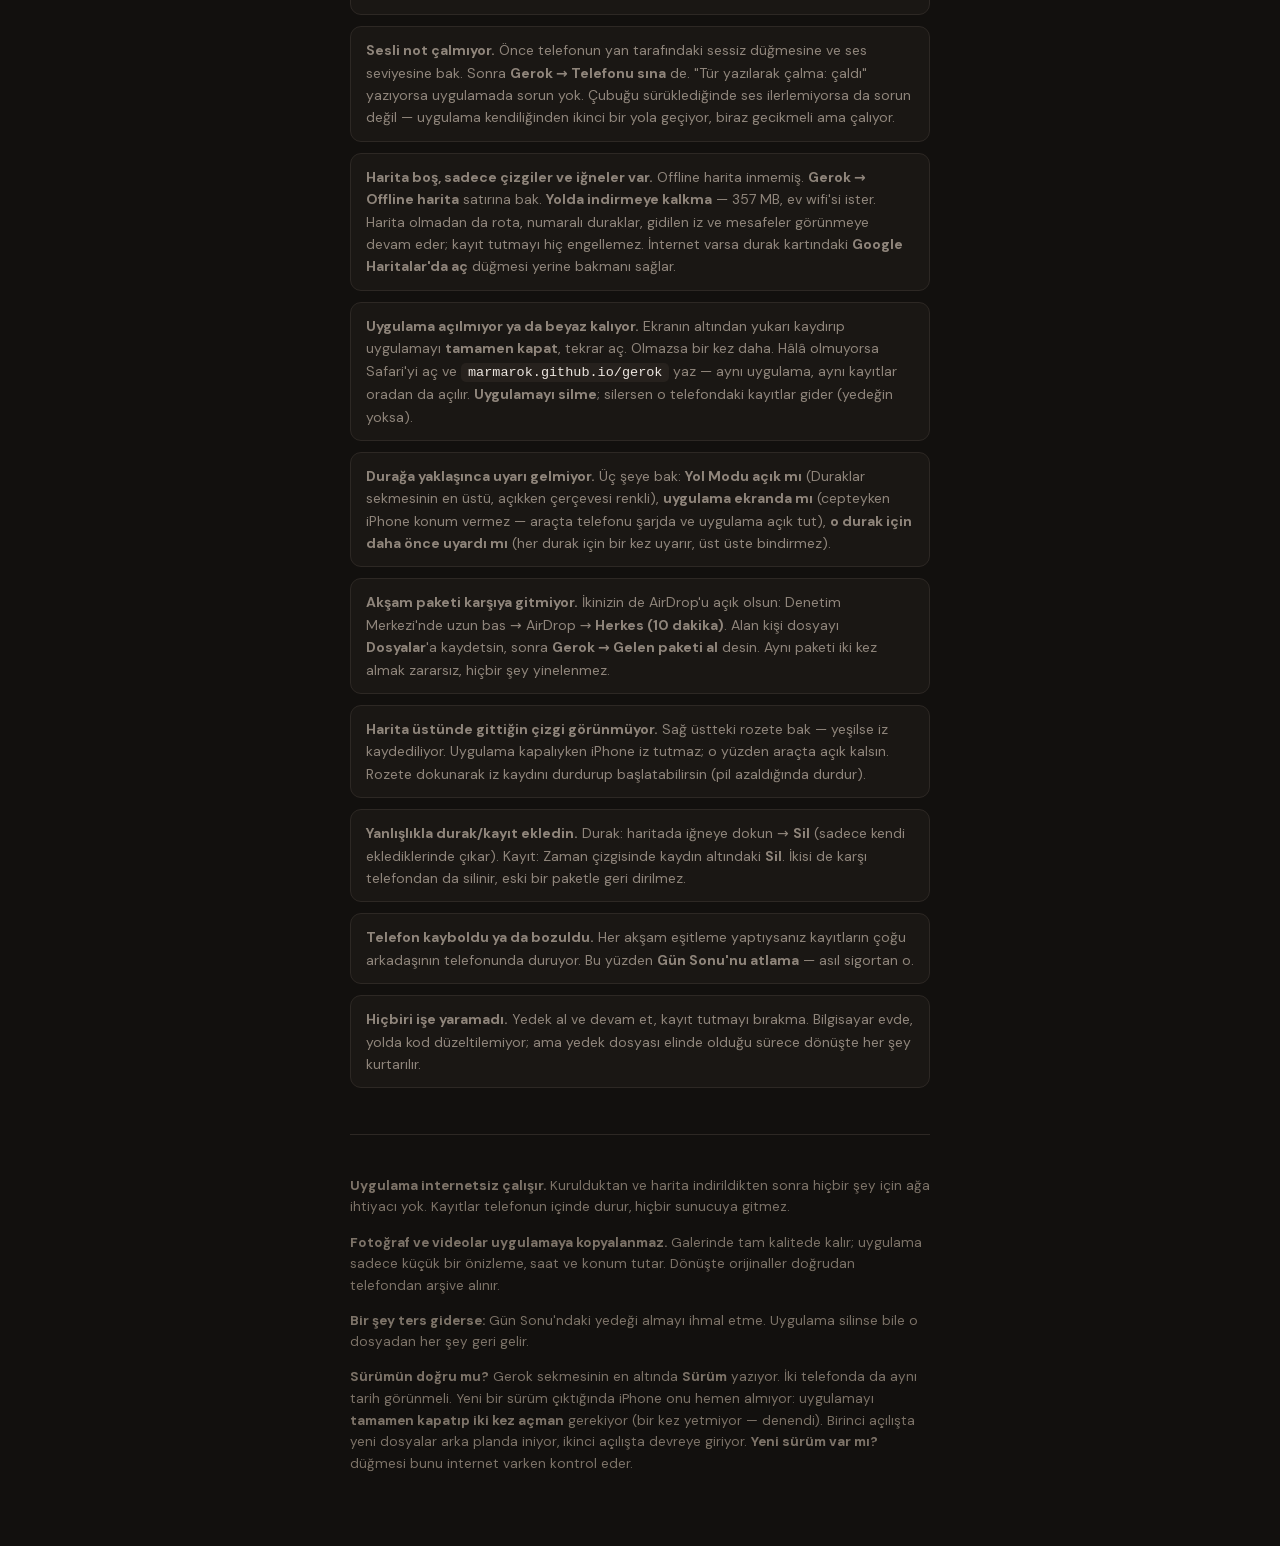
==== commit c83780e7: "Claude Design paleti ve tipografi: Lora + DM Sans gomulu, gece-gunduz renkleri yenilendi, zaman cizg" ====
--- a/kurulum.html
+++ b/kurulum.html
@@ -6,15 +6,37 @@
 <meta name="theme-color" content="#12100e">
 <title>Gerok — kurulum</title>
 <style>
+  @font-face { font-family:'Gerok Sans'; font-style:normal; font-weight:400 700;
+    font-display:swap; src:url('yazitipi/dmsans-latin.woff2') format('woff2');
+    unicode-range:U+0000-00FF,U+0131,U+0152-0153,U+02BB-02BC,U+02C6,U+02DA,U+02DC,
+      U+0304,U+0308,U+0329,U+2000-206F,U+20AC,U+2122,U+2191,U+2193,U+2212,U+2215,U+FEFF,U+FFFD; }
+  @font-face { font-family:'Gerok Sans'; font-style:normal; font-weight:400 700;
+    font-display:swap; src:url('yazitipi/dmsans-latin-ext.woff2') format('woff2');
+    unicode-range:U+0100-02BA,U+02BD-02C5,U+02C7-02CC,U+02CE-02D7,U+02DD-02FF,U+0304,
+      U+0308,U+0329,U+1D00-1DBF,U+1E00-1E9F,U+1EF2-1EFF,U+2020,U+20A0-20AB,U+20AD-20C0,
+      U+2113,U+2C60-2C7F,U+A720-A7FF; }
+  @font-face { font-family:'Gerok Serif'; font-style:normal; font-weight:400 600;
+    font-display:swap; src:url('yazitipi/lora-latin.woff2') format('woff2');
+    unicode-range:U+0000-00FF,U+0131,U+0152-0153,U+02BB-02BC,U+02C6,U+02DA,U+02DC,
+      U+0304,U+0308,U+0329,U+2000-206F,U+20AC,U+2122,U+2191,U+2193,U+2212,U+2215,U+FEFF,U+FFFD; }
+  @font-face { font-family:'Gerok Serif'; font-style:normal; font-weight:400 600;
+    font-display:swap; src:url('yazitipi/lora-latin-ext.woff2') format('woff2');
+    unicode-range:U+0100-02BA,U+02BD-02C5,U+02C7-02CC,U+02CE-02D7,U+02DD-02FF,U+0304,
+      U+0308,U+0329,U+1D00-1DBF,U+1E00-1E9F,U+1EF2-1EFF,U+2020,U+20A0-20AB,U+20AD-20C0,
+      U+2113,U+2C60-2C7F,U+A720-A7FF; }
   :root {
-    --zemin:#12100e; --kat:#1c1917; --kat2:#262220; --cizgi:#38322e;
-    --yazi:#f0ebe5; --soluk:#a09488; --cok-soluk:#6b625a;
-    --vurgu:#e0a458; --kirmizi:#d9634f; --yesil:#7ba05b;
+    /* Palet uygulamanınkiyle aynı (css/stil.css). Bu sayfa ayrı bir dosya
+       olduğu için renkler burada da yazılı; ikisi birlikte değişmeli. */
+    --zemin:#12100e; --kat:#1a1714; --kat2:#26211d; --cizgi:#2d2824;
+    --yazi:#ebe5df; --soluk:#8f857b; --cok-soluk:#7d7368;
+    --vurgu:#d29346; --kirmizi:#c25b49; --yesil:#6a8552;
   }
   * { box-sizing:border-box; }
   body {
     margin:0; background:var(--zemin); color:var(--yazi);
-    font-family:-apple-system,BlinkMacSystemFont,system-ui,sans-serif;
+    /* Uygulamayla aynı yazı tipleri. Buradan yüklenmiyorlar; uygulama zaten
+       önbelleğe aldığı için tarayıcı dosyayı hazır buluyor. */
+    font-family:'Gerok Sans',-apple-system,BlinkMacSystemFont,system-ui,sans-serif;
     line-height:1.6; padding:0 0 60px;
   }
   .kap { max-width:620px; margin:0 auto; padding:0 20px; }
@@ -66,6 +88,8 @@
   .son { border-top:1px solid var(--cizgi); margin-top:46px; padding-top:26px;
          color:var(--cok-soluk); font-size:13.5px; }
   a { color:var(--vurgu); }
+  /* Başlıklar serif: uygulamadaki defter diliyle aynı ses. */
+  .ad, .belirti, .baslik { font-family:'Gerok Serif',Georgia,serif; }
 </style>
 </head>
 <body>
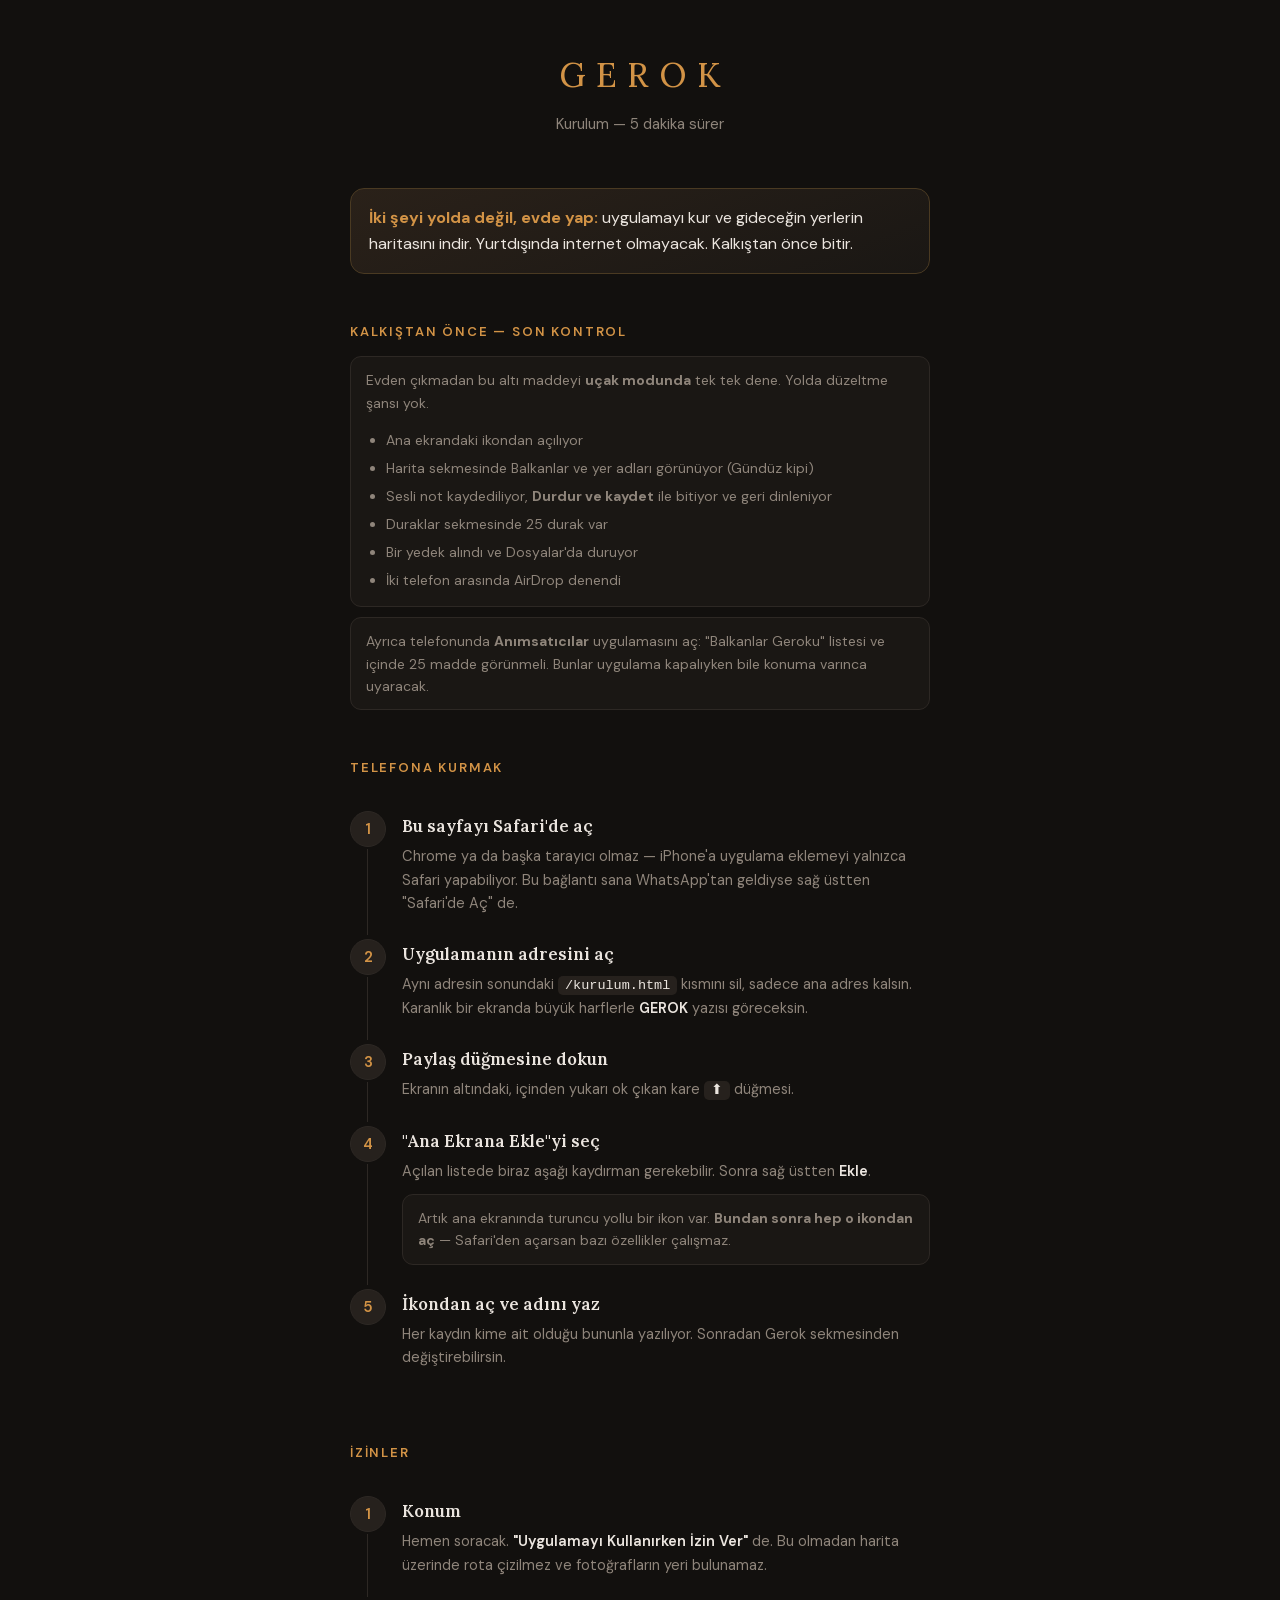
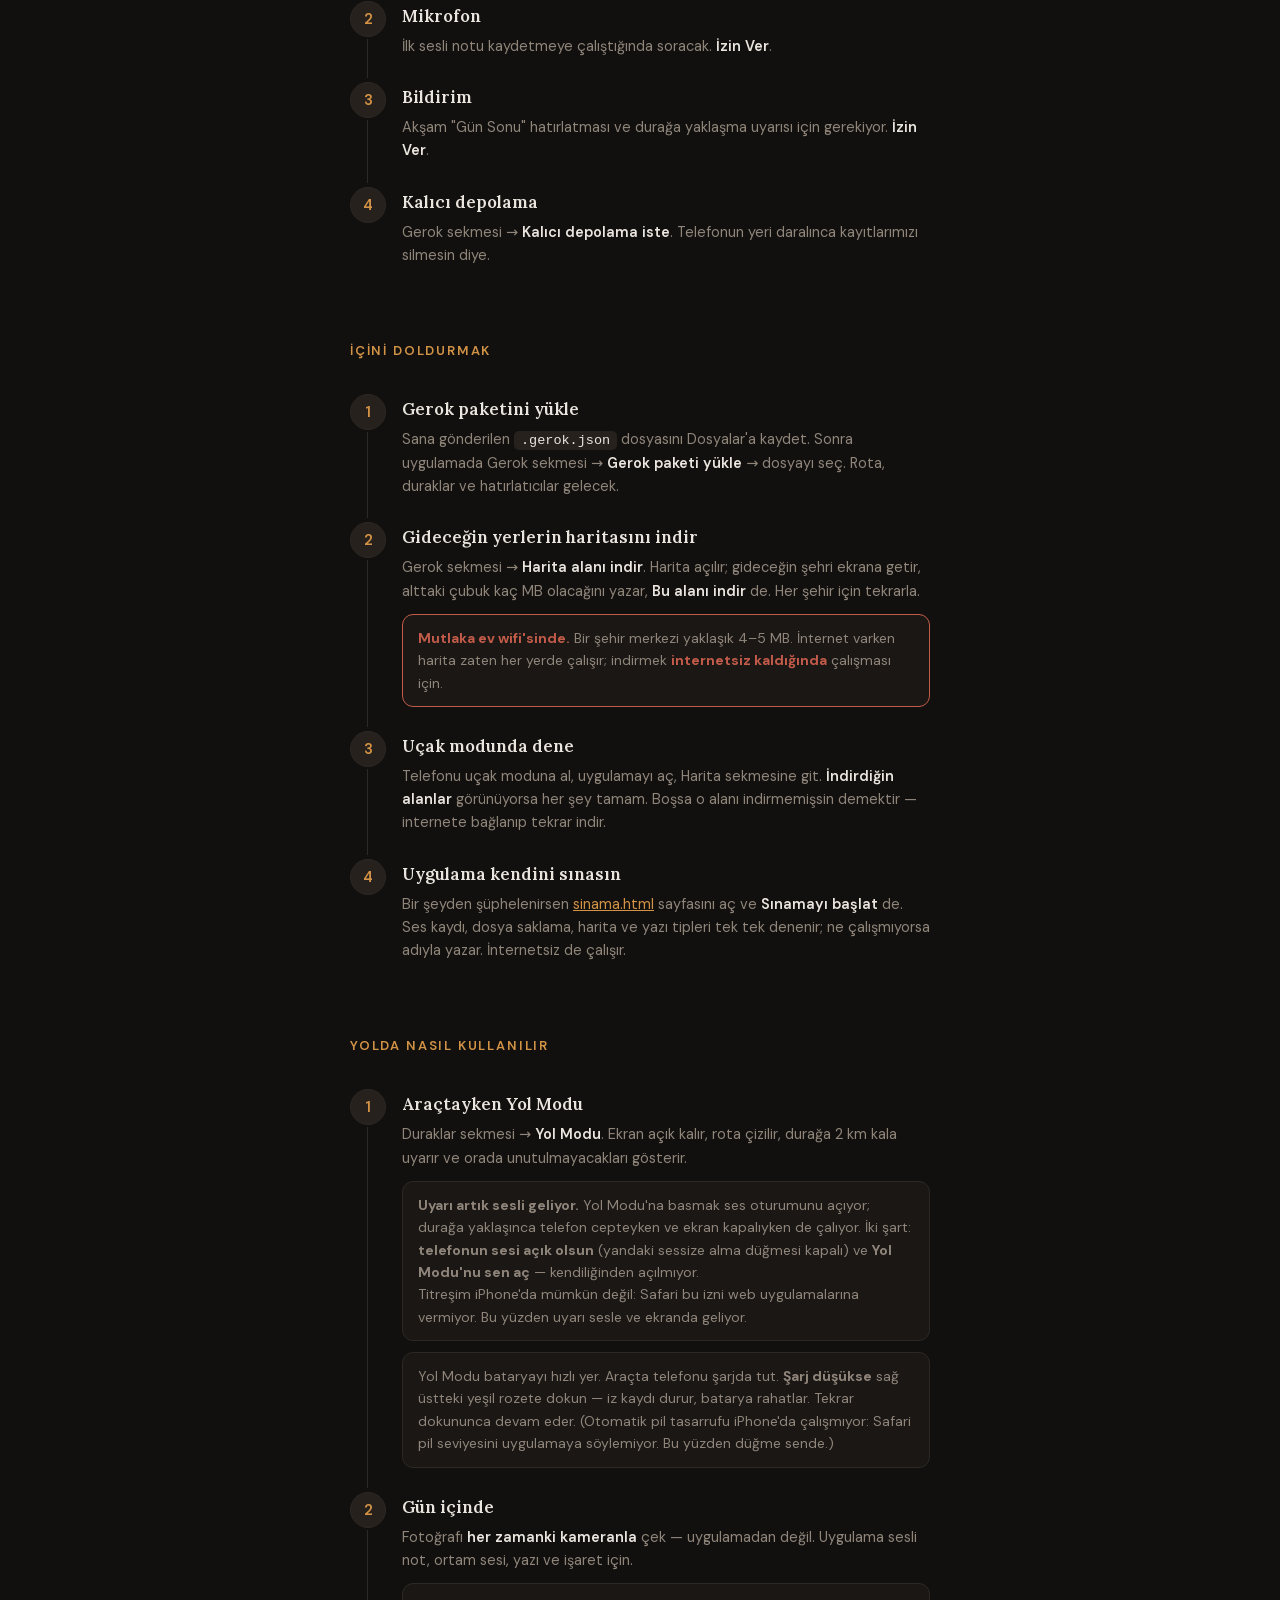
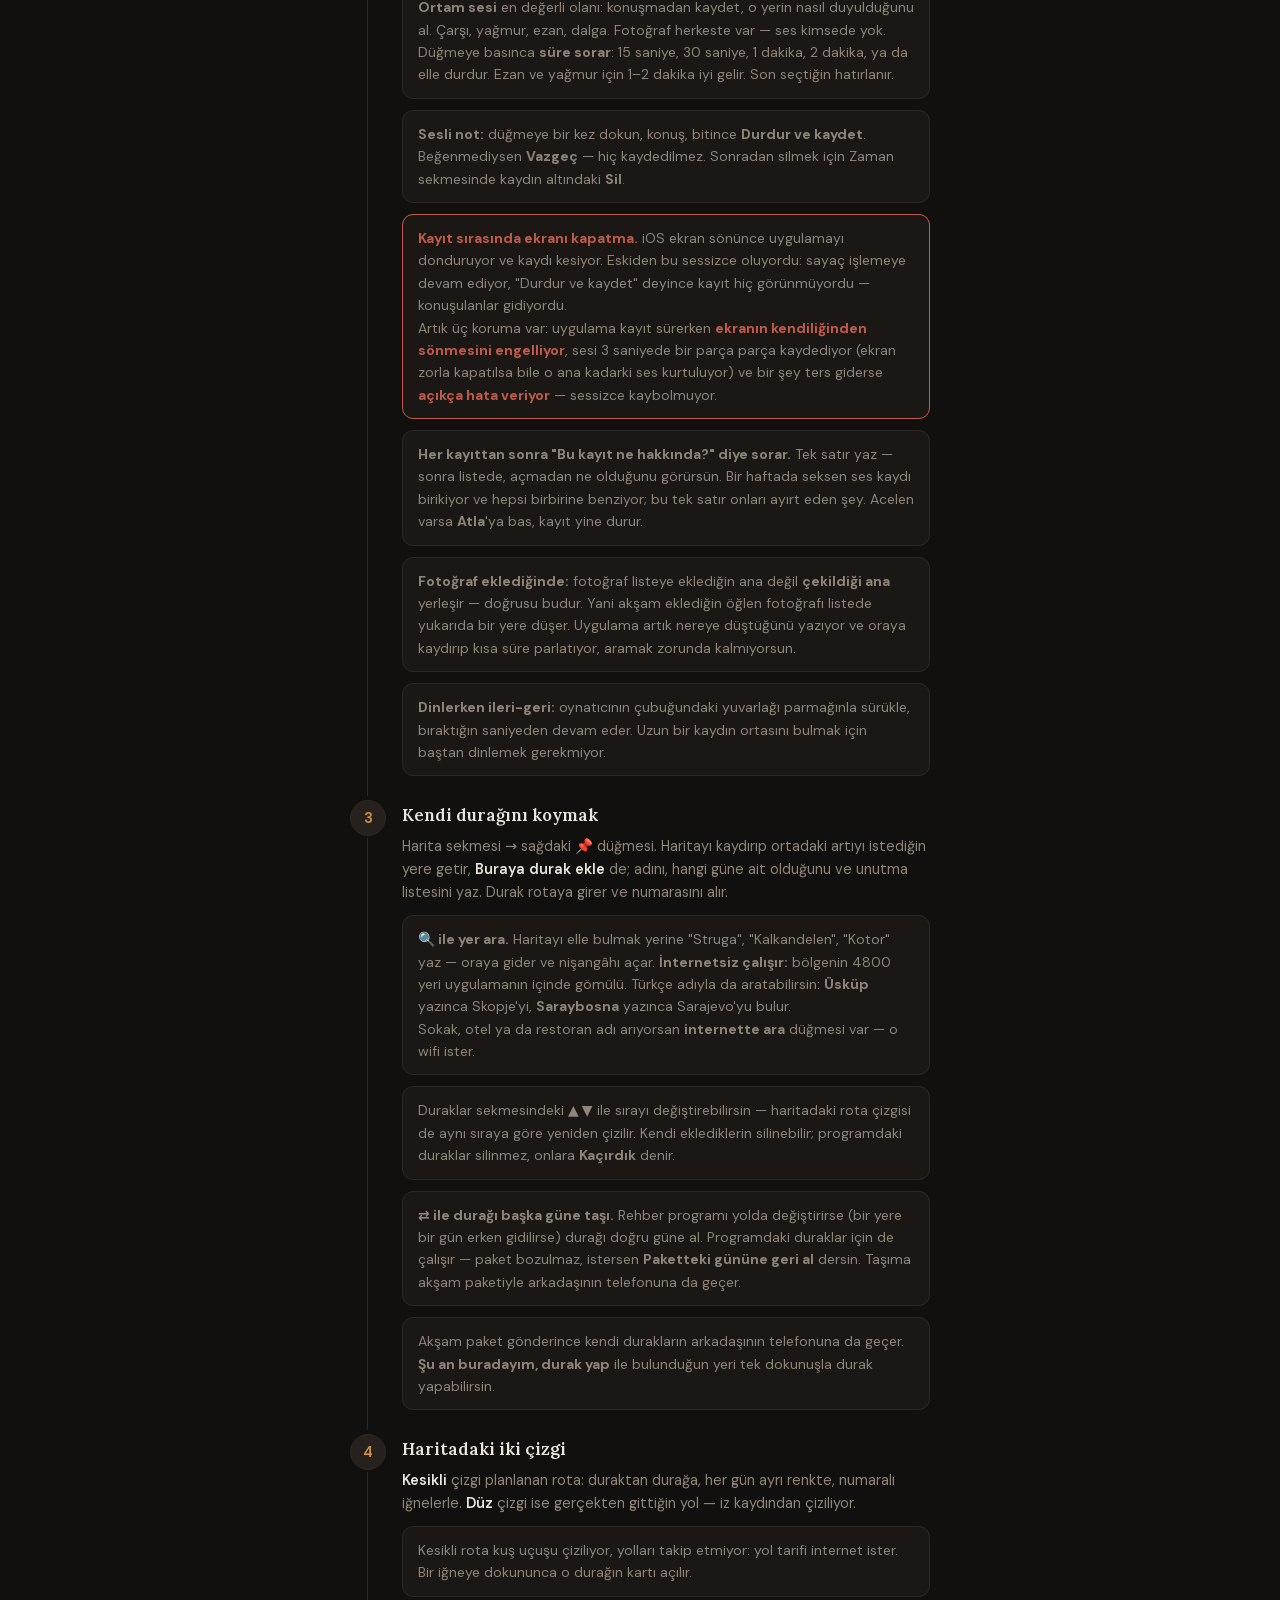
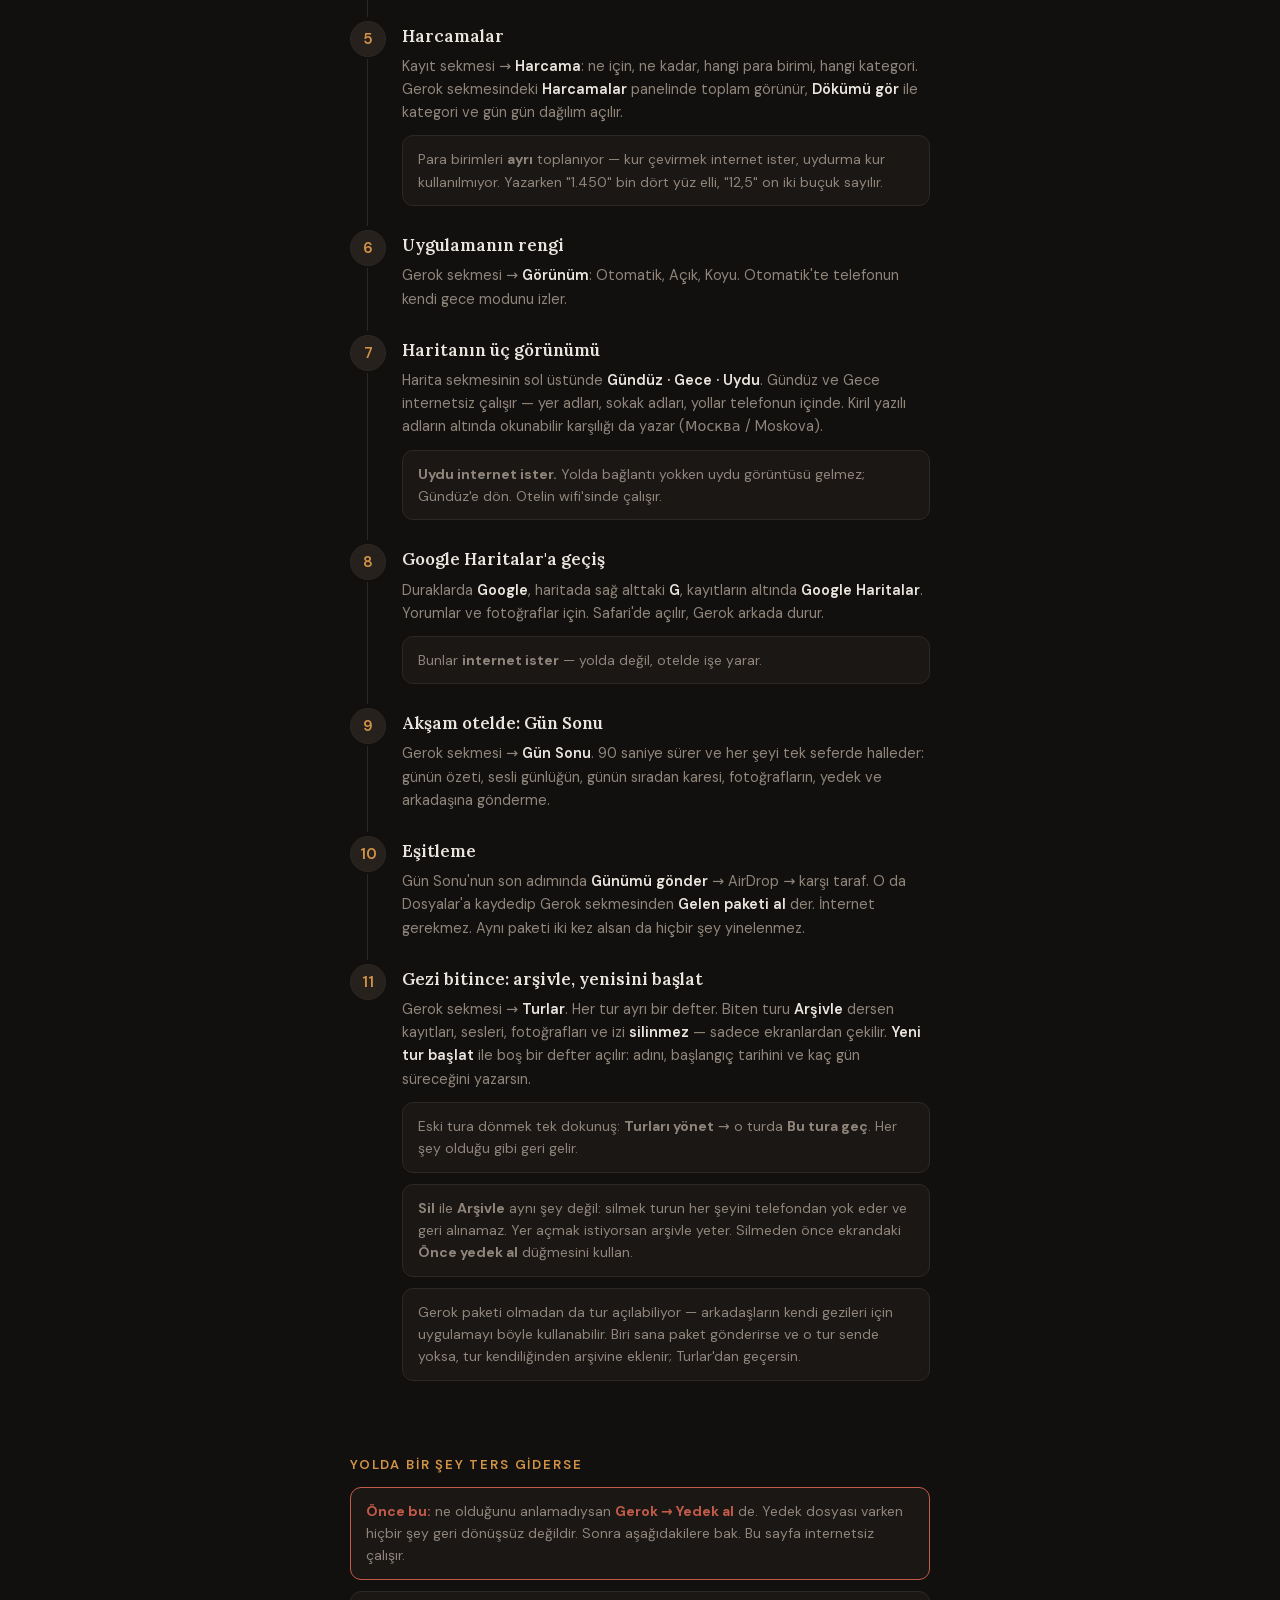
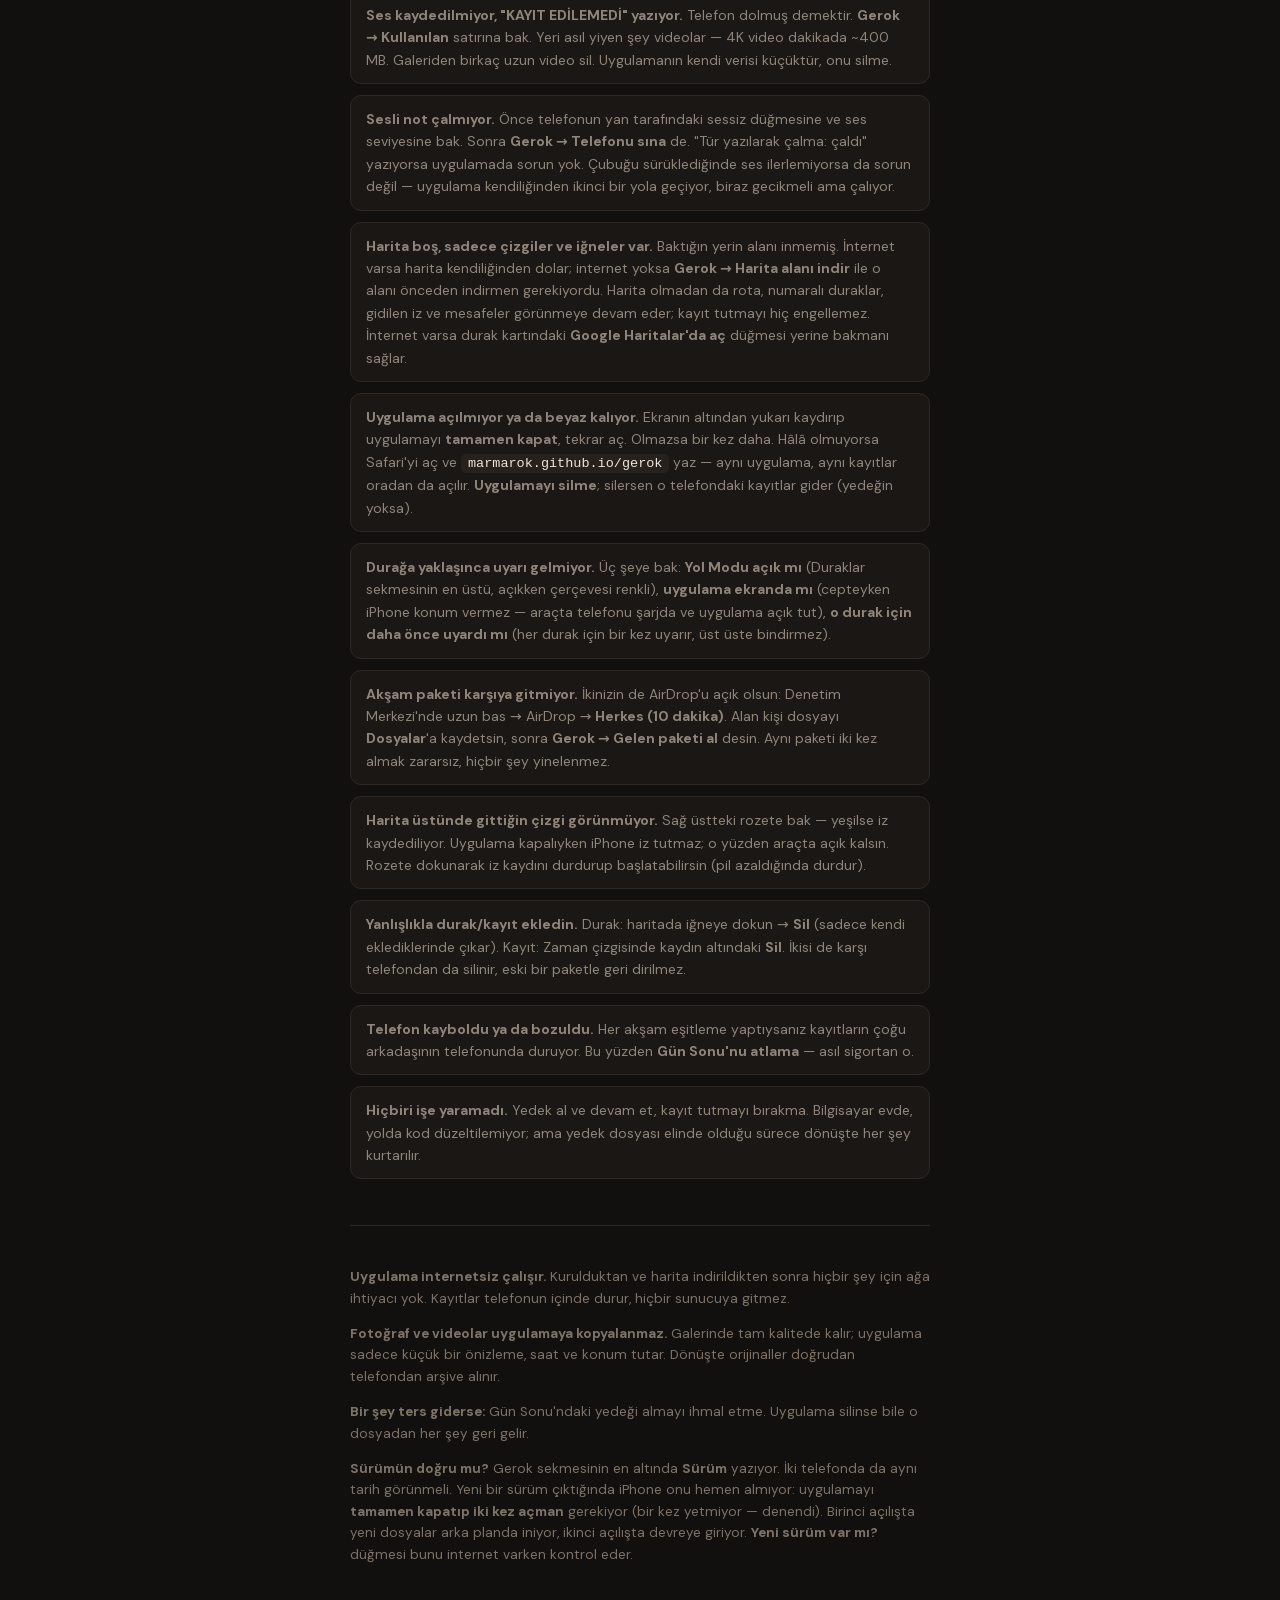
==== commit 764177b0: "Gerok güncellemesi" ====
--- a/kurulum.html
+++ b/kurulum.html
@@ -101,8 +101,8 @@
 </header>
 
 <div class="uyari">
-  <b>İki şeyi yolda değil, evde yap:</b> uygulamayı kur ve haritayı indir.
-  Harita 357 MB ve yurtdışında internet olmayacak. Kalkıştan önce bitir.
+  <b>İki şeyi yolda değil, evde yap:</b> uygulamayı kur ve gideceğin yerlerin
+  haritasını indir. Yurtdışında internet olmayacak. Kalkıştan önce bitir.
 </div>
 
 <h2>Kalkıştan önce — son kontrol</h2>
@@ -196,17 +196,20 @@
   </li>
 
   <li>
-    <div class="baslik">Haritayı indir</div>
-    <div class="aciklama">Gerok sekmesi → <b>Harita paketini indir</b>.
-    357 MB, birkaç dakika sürer.</div>
-    <div class="kutu dikkat"><b>Mutlaka ev wifi'sinde.</b> Yurtdışında bunu indiremezsin
-    ve harita olmadan uygulamanın harita ekranı boş kalır.</div>
+    <div class="baslik">Gideceğin yerlerin haritasını indir</div>
+    <div class="aciklama">Gerok sekmesi → <b>Harita alanı indir</b>. Harita açılır;
+    gideceğin şehri ekrana getir, alttaki çubuk kaç MB olacağını yazar,
+    <b>Bu alanı indir</b> de. Her şehir için tekrarla.</div>
+    <div class="kutu dikkat"><b>Mutlaka ev wifi'sinde.</b> Bir şehir merkezi
+    yaklaşık 4–5 MB. İnternet varken harita zaten her yerde çalışır; indirmek
+    <b>internetsiz kaldığında</b> çalışması için.</div>
   </li>
 
   <li>
     <div class="baslik">Uçak modunda dene</div>
     <div class="aciklama">Telefonu uçak moduna al, uygulamayı aç, Harita sekmesine git.
-    Balkanlar görünüyorsa her şey tamam. Görünmüyorsa haritayı yeniden indir.</div>
+    <b>İndirdiğin alanlar</b> görünüyorsa her şey tamam. Boşsa o alanı
+    indirmemişsin demektir — internete bağlanıp tekrar indir.</div>
   </li>
   <li>
     <div class="baslik">Uygulama kendini sınasın</div>
@@ -376,9 +379,10 @@
 sürüklediğinde ses ilerlemiyorsa da sorun değil — uygulama kendiliğinden
 ikinci bir yola geçiyor, biraz gecikmeli ama çalıyor.</div>
 
-<div class="kutu"><b>Harita boş, sadece çizgiler ve iğneler var.</b> Offline
-harita inmemiş. <b>Gerok → Offline harita</b> satırına bak. <b>Yolda
-indirmeye kalkma</b> — 357 MB, ev wifi'si ister. Harita olmadan da rota,
+<div class="kutu"><b>Harita boş, sadece çizgiler ve iğneler var.</b> Baktığın
+yerin alanı inmemiş. İnternet varsa harita kendiliğinden dolar; internet yoksa
+<b>Gerok → Harita alanı indir</b> ile o alanı önceden indirmen gerekiyordu.
+Harita olmadan da rota,
 numaralı duraklar, gidilen iz ve mesafeler görünmeye devam eder; kayıt
 tutmayı hiç engellemez. İnternet varsa durak kartındaki <b>Google
 Haritalar'da aç</b> düğmesi yerine bakmanı sağlar.</div>
